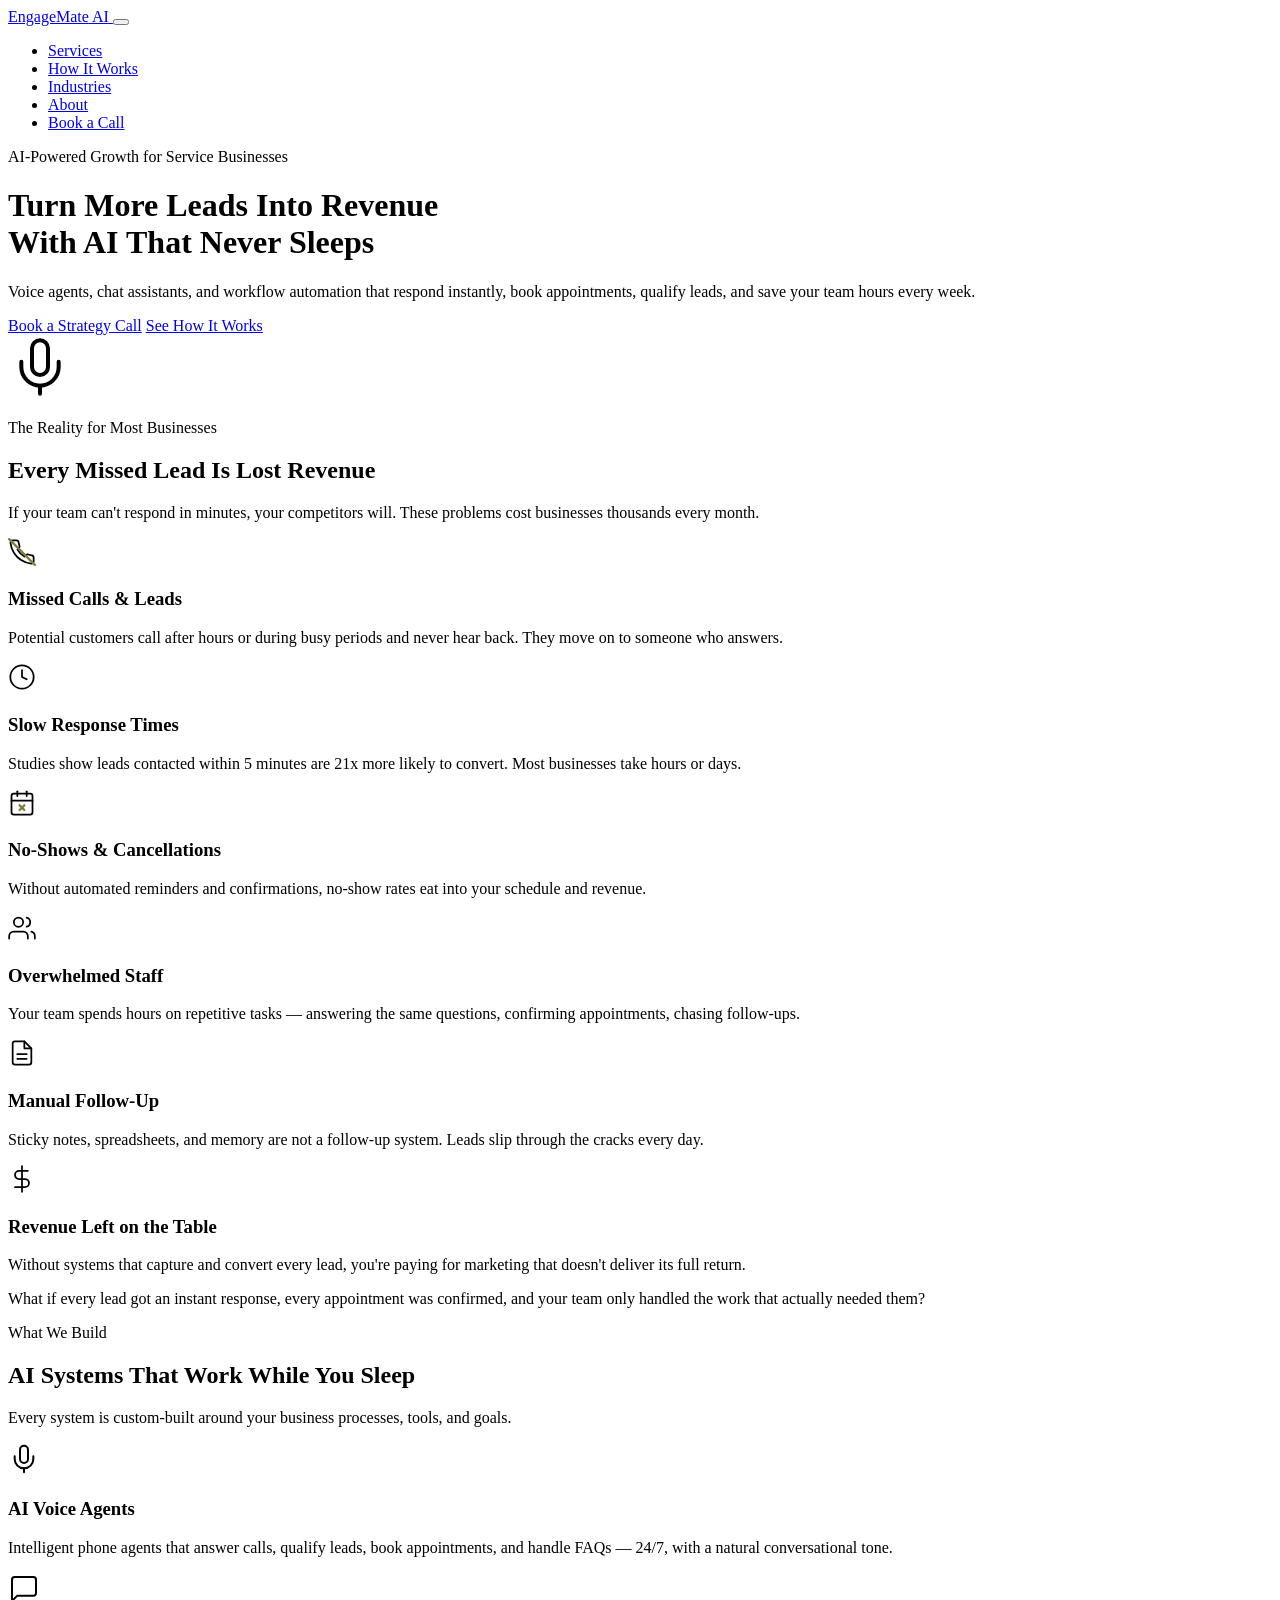
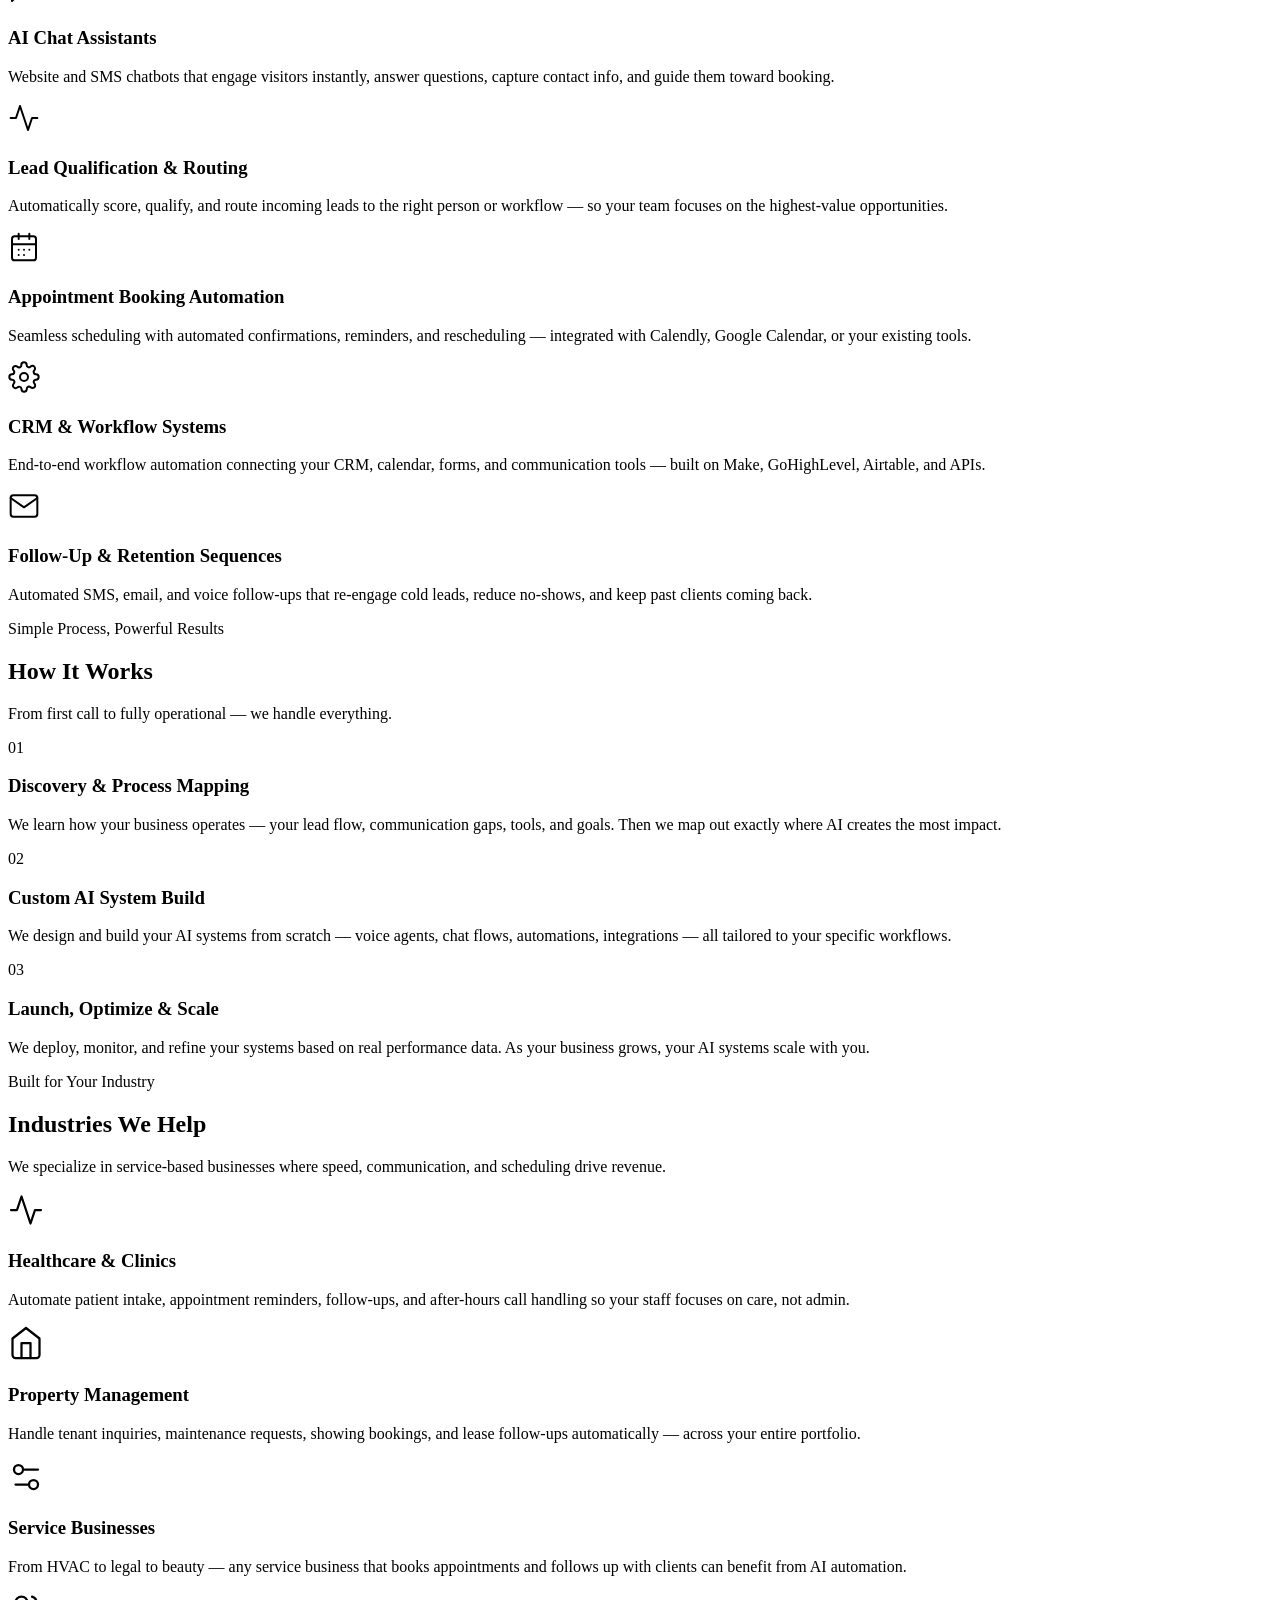
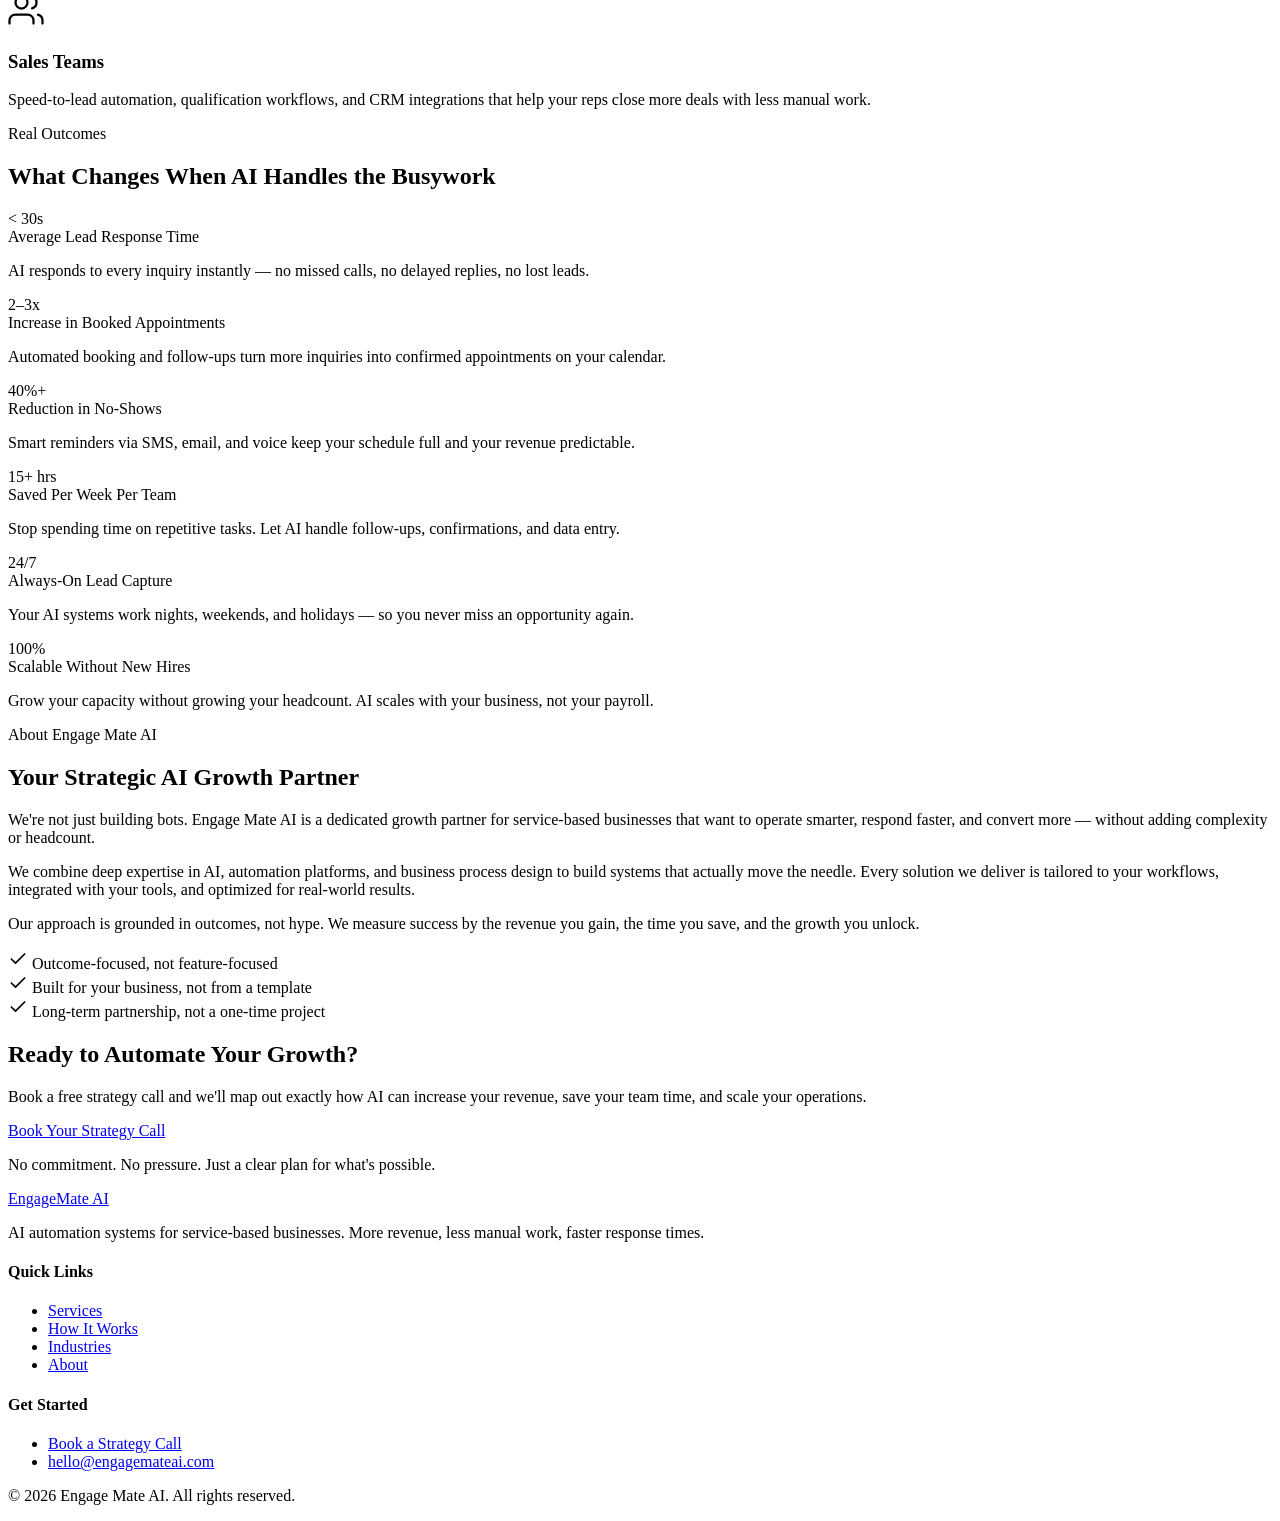
==== engagemateai-website/index.html @ cee6eeee "Update Calendly booking link to discovery-call URL Co-Authored-By: Claude Sonnet 4.6 <noreply@anthro" ====
<!DOCTYPE html>
<html lang="en">
<head>
  <meta charset="UTF-8">
  <meta name="viewport" content="width=device-width, initial-scale=1.0">
  <title>Engage Mate AI — AI Automation for Service Businesses</title>
  <meta name="description" content="Engage Mate AI helps service-based businesses automate lead conversion, customer communication, and backend workflows with AI voice agents, chat assistants, and smart automation.">
  <link rel="stylesheet" href="style.css">
  <link rel="preconnect" href="https://fonts.googleapis.com">
  <link rel="preconnect" href="https://fonts.gstatic.com" crossorigin>
  <link href="https://fonts.googleapis.com/css2?family=Inter:wght@400;500;600;700&family=Playfair+Display:wght@600;700&display=swap" rel="stylesheet">
</head>
<body>

  <!-- NAVIGATION -->
  <nav class="navbar" id="navbar">
    <div class="container nav-container">
      <a href="#" class="nav-logo">
        <span class="logo-engage">Engage</span><span class="logo-mate">Mate</span> <span class="logo-ai">AI</span>
      </a>
      <button class="nav-toggle" id="navToggle" aria-label="Toggle navigation">
        <span></span>
        <span></span>
        <span></span>
      </button>
      <ul class="nav-links" id="navLinks">
        <li><a href="#services">Services</a></li>
        <li><a href="#how-it-works">How It Works</a></li>
        <li><a href="#industries">Industries</a></li>
        <li><a href="#about">About</a></li>
        <li><a href="https://calendly.com/engagemateai/discovery-call" target="_blank" rel="noopener" class="nav-cta">Book a Call</a></li>
      </ul>
    </div>
  </nav>

  <!-- HERO SECTION -->
  <header class="hero" id="hero">
    <div class="container hero-container">
      <div class="hero-content fade-up">
        <p class="hero-tag">AI-Powered Growth for Service Businesses</p>
        <h1 class="hero-headline">
          Turn More Leads Into Revenue<br>
          <span class="headline-accent">With AI That Never Sleeps</span>
        </h1>
        <p class="hero-sub">
          Voice agents, chat assistants, and workflow automation that respond instantly, book appointments, qualify leads, and save your team hours every week.
        </p>
        <div class="hero-ctas">
          <a href="https://calendly.com/engagemateai/discovery-call" target="_blank" rel="noopener" class="btn btn-primary">Book a Strategy Call</a>
          <a href="#how-it-works" class="btn btn-secondary">See How It Works</a>
        </div>
      </div>
      <div class="hero-visual fade-up delay-1">
        <div class="hero-graphic">
          <div class="pulse-ring"></div>
          <div class="pulse-ring delay-ring"></div>
          <div class="hero-icon-center">
            <svg width="64" height="64" viewBox="0 0 24 24" fill="none" stroke="currentColor" stroke-width="1.5" stroke-linecap="round" stroke-linejoin="round">
              <path d="M12 2a3 3 0 0 0-3 3v7a3 3 0 0 0 6 0V5a3 3 0 0 0-3-3Z"/>
              <path d="M19 10v2a7 7 0 0 1-14 0v-2"/>
              <line x1="12" x2="12" y1="19" y2="22"/>
            </svg>
          </div>
          <div class="orbit-dot dot-1"></div>
          <div class="orbit-dot dot-2"></div>
          <div class="orbit-dot dot-3"></div>
        </div>
      </div>
    </div>
    <div class="hero-gradient-bottom"></div>
  </header>

  <!-- TRUST / PROBLEM SECTION -->
  <section class="problems" id="problems">
    <div class="container">
      <div class="section-header fade-up">
        <p class="section-tag">The Reality for Most Businesses</p>
        <h2 class="section-title">Every Missed Lead Is Lost Revenue</h2>
        <p class="section-sub">If your team can't respond in minutes, your competitors will. These problems cost businesses thousands every month.</p>
      </div>
      <div class="problems-grid">
        <div class="problem-card fade-up">
          <div class="problem-icon">
            <svg width="28" height="28" viewBox="0 0 24 24" fill="none" stroke="currentColor" stroke-width="1.5" stroke-linecap="round" stroke-linejoin="round">
              <path d="M22 16.92v3a2 2 0 0 1-2.18 2 19.79 19.79 0 0 1-8.63-3.07 19.5 19.5 0 0 1-6-6 19.79 19.79 0 0 1-3.07-8.67A2 2 0 0 1 4.11 2h3a2 2 0 0 1 2 1.72c.127.96.361 1.903.7 2.81a2 2 0 0 1-.45 2.11L8.09 9.91a16 16 0 0 0 6 6l1.27-1.27a2 2 0 0 1 2.11-.45c.907.339 1.85.573 2.81.7A2 2 0 0 1 22 16.92z"/>
              <line x1="1" y1="1" x2="23" y2="23" stroke="#807c44" stroke-width="2"/>
            </svg>
          </div>
          <h3>Missed Calls &amp; Leads</h3>
          <p>Potential customers call after hours or during busy periods and never hear back. They move on to someone who answers.</p>
        </div>
        <div class="problem-card fade-up delay-1">
          <div class="problem-icon">
            <svg width="28" height="28" viewBox="0 0 24 24" fill="none" stroke="currentColor" stroke-width="1.5" stroke-linecap="round" stroke-linejoin="round">
              <circle cx="12" cy="12" r="10"/>
              <polyline points="12 6 12 12 16 14"/>
            </svg>
          </div>
          <h3>Slow Response Times</h3>
          <p>Studies show leads contacted within 5 minutes are 21x more likely to convert. Most businesses take hours or days.</p>
        </div>
        <div class="problem-card fade-up delay-2">
          <div class="problem-icon">
            <svg width="28" height="28" viewBox="0 0 24 24" fill="none" stroke="currentColor" stroke-width="1.5" stroke-linecap="round" stroke-linejoin="round">
              <rect x="3" y="4" width="18" height="18" rx="2" ry="2"/>
              <line x1="16" y1="2" x2="16" y2="6"/>
              <line x1="8" y1="2" x2="8" y2="6"/>
              <line x1="3" y1="10" x2="21" y2="10"/>
              <line x1="10" y1="14" x2="14" y2="18" stroke="#807c44" stroke-width="2"/>
              <line x1="14" y1="14" x2="10" y2="18" stroke="#807c44" stroke-width="2"/>
            </svg>
          </div>
          <h3>No-Shows &amp; Cancellations</h3>
          <p>Without automated reminders and confirmations, no-show rates eat into your schedule and revenue.</p>
        </div>
        <div class="problem-card fade-up">
          <div class="problem-icon">
            <svg width="28" height="28" viewBox="0 0 24 24" fill="none" stroke="currentColor" stroke-width="1.5" stroke-linecap="round" stroke-linejoin="round">
              <path d="M17 21v-2a4 4 0 0 0-4-4H5a4 4 0 0 0-4 4v2"/>
              <circle cx="9" cy="7" r="4"/>
              <path d="M23 21v-2a4 4 0 0 0-3-3.87"/>
              <path d="M16 3.13a4 4 0 0 1 0 7.75"/>
            </svg>
          </div>
          <h3>Overwhelmed Staff</h3>
          <p>Your team spends hours on repetitive tasks — answering the same questions, confirming appointments, chasing follow-ups.</p>
        </div>
        <div class="problem-card fade-up delay-1">
          <div class="problem-icon">
            <svg width="28" height="28" viewBox="0 0 24 24" fill="none" stroke="currentColor" stroke-width="1.5" stroke-linecap="round" stroke-linejoin="round">
              <path d="M14 2H6a2 2 0 0 0-2 2v16a2 2 0 0 0 2 2h12a2 2 0 0 0 2-2V8z"/>
              <polyline points="14 2 14 8 20 8"/>
              <line x1="16" y1="13" x2="8" y2="13"/>
              <line x1="16" y1="17" x2="8" y2="17"/>
            </svg>
          </div>
          <h3>Manual Follow-Up</h3>
          <p>Sticky notes, spreadsheets, and memory are not a follow-up system. Leads slip through the cracks every day.</p>
        </div>
        <div class="problem-card fade-up delay-2">
          <div class="problem-icon">
            <svg width="28" height="28" viewBox="0 0 24 24" fill="none" stroke="currentColor" stroke-width="1.5" stroke-linecap="round" stroke-linejoin="round">
              <line x1="12" y1="1" x2="12" y2="23"/>
              <path d="M17 5H9.5a3.5 3.5 0 0 0 0 7h5a3.5 3.5 0 0 1 0 7H6"/>
            </svg>
          </div>
          <h3>Revenue Left on the Table</h3>
          <p>Without systems that capture and convert every lead, you're paying for marketing that doesn't deliver its full return.</p>
        </div>
      </div>
      <div class="problems-transition fade-up">
        <p>What if every lead got an instant response, every appointment was confirmed, and your team only handled the work that actually needed them?</p>
      </div>
    </div>
  </section>

  <!-- SERVICES SECTION -->
  <section class="services" id="services">
    <div class="container">
      <div class="section-header fade-up">
        <p class="section-tag">What We Build</p>
        <h2 class="section-title">AI Systems That Work While You Sleep</h2>
        <p class="section-sub">Every system is custom-built around your business processes, tools, and goals.</p>
      </div>
      <div class="services-grid">
        <div class="service-card fade-up">
          <div class="service-icon">
            <svg width="32" height="32" viewBox="0 0 24 24" fill="none" stroke="currentColor" stroke-width="1.5" stroke-linecap="round" stroke-linejoin="round">
              <path d="M12 2a3 3 0 0 0-3 3v7a3 3 0 0 0 6 0V5a3 3 0 0 0-3-3Z"/>
              <path d="M19 10v2a7 7 0 0 1-14 0v-2"/>
              <line x1="12" x2="12" y1="19" y2="22"/>
            </svg>
          </div>
          <h3>AI Voice Agents</h3>
          <p>Intelligent phone agents that answer calls, qualify leads, book appointments, and handle FAQs — 24/7, with a natural conversational tone.</p>
        </div>
        <div class="service-card fade-up delay-1">
          <div class="service-icon">
            <svg width="32" height="32" viewBox="0 0 24 24" fill="none" stroke="currentColor" stroke-width="1.5" stroke-linecap="round" stroke-linejoin="round">
              <path d="M21 15a2 2 0 0 1-2 2H7l-4 4V5a2 2 0 0 1 2-2h14a2 2 0 0 1 2 2z"/>
            </svg>
          </div>
          <h3>AI Chat Assistants</h3>
          <p>Website and SMS chatbots that engage visitors instantly, answer questions, capture contact info, and guide them toward booking.</p>
        </div>
        <div class="service-card fade-up delay-2">
          <div class="service-icon">
            <svg width="32" height="32" viewBox="0 0 24 24" fill="none" stroke="currentColor" stroke-width="1.5" stroke-linecap="round" stroke-linejoin="round">
              <polyline points="22 12 18 12 15 21 9 3 6 12 2 12"/>
            </svg>
          </div>
          <h3>Lead Qualification &amp; Routing</h3>
          <p>Automatically score, qualify, and route incoming leads to the right person or workflow — so your team focuses on the highest-value opportunities.</p>
        </div>
        <div class="service-card fade-up">
          <div class="service-icon">
            <svg width="32" height="32" viewBox="0 0 24 24" fill="none" stroke="currentColor" stroke-width="1.5" stroke-linecap="round" stroke-linejoin="round">
              <rect x="3" y="4" width="18" height="18" rx="2" ry="2"/>
              <line x1="16" y1="2" x2="16" y2="6"/>
              <line x1="8" y1="2" x2="8" y2="6"/>
              <line x1="3" y1="10" x2="21" y2="10"/>
              <path d="M8 14h.01M12 14h.01M16 14h.01M8 18h.01M12 18h.01"/>
            </svg>
          </div>
          <h3>Appointment Booking Automation</h3>
          <p>Seamless scheduling with automated confirmations, reminders, and rescheduling — integrated with Calendly, Google Calendar, or your existing tools.</p>
        </div>
        <div class="service-card fade-up delay-1">
          <div class="service-icon">
            <svg width="32" height="32" viewBox="0 0 24 24" fill="none" stroke="currentColor" stroke-width="1.5" stroke-linecap="round" stroke-linejoin="round">
              <circle cx="12" cy="12" r="3"/>
              <path d="M19.4 15a1.65 1.65 0 0 0 .33 1.82l.06.06a2 2 0 0 1 0 2.83 2 2 0 0 1-2.83 0l-.06-.06a1.65 1.65 0 0 0-1.82-.33 1.65 1.65 0 0 0-1 1.51V21a2 2 0 0 1-2 2 2 2 0 0 1-2-2v-.09A1.65 1.65 0 0 0 9 19.4a1.65 1.65 0 0 0-1.82.33l-.06.06a2 2 0 0 1-2.83 0 2 2 0 0 1 0-2.83l.06-.06A1.65 1.65 0 0 0 4.68 15a1.65 1.65 0 0 0-1.51-1H3a2 2 0 0 1-2-2 2 2 0 0 1 2-2h.09A1.65 1.65 0 0 0 4.6 9a1.65 1.65 0 0 0-.33-1.82l-.06-.06a2 2 0 0 1 0-2.83 2 2 0 0 1 2.83 0l.06.06A1.65 1.65 0 0 0 9 4.68a1.65 1.65 0 0 0 1-1.51V3a2 2 0 0 1 2-2 2 2 0 0 1 2 2v.09a1.65 1.65 0 0 0 1 1.51 1.65 1.65 0 0 0 1.82-.33l.06-.06a2 2 0 0 1 2.83 0 2 2 0 0 1 0 2.83l-.06.06A1.65 1.65 0 0 0 19.4 9a1.65 1.65 0 0 0 1.51 1H21a2 2 0 0 1 2 2 2 2 0 0 1-2 2h-.09a1.65 1.65 0 0 0-1.51 1z"/>
            </svg>
          </div>
          <h3>CRM &amp; Workflow Systems</h3>
          <p>End-to-end workflow automation connecting your CRM, calendar, forms, and communication tools — built on Make, GoHighLevel, Airtable, and APIs.</p>
        </div>
        <div class="service-card fade-up delay-2">
          <div class="service-icon">
            <svg width="32" height="32" viewBox="0 0 24 24" fill="none" stroke="currentColor" stroke-width="1.5" stroke-linecap="round" stroke-linejoin="round">
              <path d="M4 4h16c1.1 0 2 .9 2 2v12c0 1.1-.9 2-2 2H4c-1.1 0-2-.9-2-2V6c0-1.1.9-2 2-2z"/>
              <polyline points="22,6 12,13 2,6"/>
            </svg>
          </div>
          <h3>Follow-Up &amp; Retention Sequences</h3>
          <p>Automated SMS, email, and voice follow-ups that re-engage cold leads, reduce no-shows, and keep past clients coming back.</p>
        </div>
      </div>
    </div>
  </section>

  <!-- HOW IT WORKS -->
  <section class="how-it-works" id="how-it-works">
    <div class="container">
      <div class="section-header fade-up">
        <p class="section-tag">Simple Process, Powerful Results</p>
        <h2 class="section-title">How It Works</h2>
        <p class="section-sub">From first call to fully operational — we handle everything.</p>
      </div>
      <div class="steps">
        <div class="step fade-up">
          <div class="step-number">01</div>
          <div class="step-content">
            <h3>Discovery &amp; Process Mapping</h3>
            <p>We learn how your business operates — your lead flow, communication gaps, tools, and goals. Then we map out exactly where AI creates the most impact.</p>
          </div>
        </div>
        <div class="step fade-up delay-1">
          <div class="step-number">02</div>
          <div class="step-content">
            <h3>Custom AI System Build</h3>
            <p>We design and build your AI systems from scratch — voice agents, chat flows, automations, integrations — all tailored to your specific workflows.</p>
          </div>
        </div>
        <div class="step fade-up delay-2">
          <div class="step-number">03</div>
          <div class="step-content">
            <h3>Launch, Optimize &amp; Scale</h3>
            <p>We deploy, monitor, and refine your systems based on real performance data. As your business grows, your AI systems scale with you.</p>
          </div>
        </div>
      </div>
    </div>
  </section>

  <!-- INDUSTRIES -->
  <section class="industries" id="industries">
    <div class="container">
      <div class="section-header fade-up">
        <p class="section-tag">Built for Your Industry</p>
        <h2 class="section-title">Industries We Help</h2>
        <p class="section-sub">We specialize in service-based businesses where speed, communication, and scheduling drive revenue.</p>
      </div>
      <div class="industries-grid">
        <div class="industry-card fade-up">
          <div class="industry-icon">
            <svg width="36" height="36" viewBox="0 0 24 24" fill="none" stroke="currentColor" stroke-width="1.5" stroke-linecap="round" stroke-linejoin="round">
              <path d="M22 12h-4l-3 9L9 3l-3 9H2"/>
            </svg>
          </div>
          <h3>Healthcare &amp; Clinics</h3>
          <p>Automate patient intake, appointment reminders, follow-ups, and after-hours call handling so your staff focuses on care, not admin.</p>
        </div>
        <div class="industry-card fade-up delay-1">
          <div class="industry-icon">
            <svg width="36" height="36" viewBox="0 0 24 24" fill="none" stroke="currentColor" stroke-width="1.5" stroke-linecap="round" stroke-linejoin="round">
              <path d="M3 9l9-7 9 7v11a2 2 0 0 1-2 2H5a2 2 0 0 1-2-2z"/>
              <polyline points="9 22 9 12 15 12 15 22"/>
            </svg>
          </div>
          <h3>Property Management</h3>
          <p>Handle tenant inquiries, maintenance requests, showing bookings, and lease follow-ups automatically — across your entire portfolio.</p>
        </div>
        <div class="industry-card fade-up delay-2">
          <div class="industry-icon">
            <svg width="36" height="36" viewBox="0 0 24 24" fill="none" stroke="currentColor" stroke-width="1.5" stroke-linecap="round" stroke-linejoin="round">
              <path d="M20 7h-9"/>
              <path d="M14 17H5"/>
              <circle cx="17" cy="17" r="3"/>
              <circle cx="7" cy="7" r="3"/>
            </svg>
          </div>
          <h3>Service Businesses</h3>
          <p>From HVAC to legal to beauty — any service business that books appointments and follows up with clients can benefit from AI automation.</p>
        </div>
        <div class="industry-card fade-up delay-3">
          <div class="industry-icon">
            <svg width="36" height="36" viewBox="0 0 24 24" fill="none" stroke="currentColor" stroke-width="1.5" stroke-linecap="round" stroke-linejoin="round">
              <path d="M17 21v-2a4 4 0 0 0-4-4H5a4 4 0 0 0-4 4v2"/>
              <circle cx="9" cy="7" r="4"/>
              <path d="M23 21v-2a4 4 0 0 0-3-3.87"/>
              <path d="M16 3.13a4 4 0 0 1 0 7.75"/>
            </svg>
          </div>
          <h3>Sales Teams</h3>
          <p>Speed-to-lead automation, qualification workflows, and CRM integrations that help your reps close more deals with less manual work.</p>
        </div>
      </div>
    </div>
  </section>

  <!-- RESULTS / BENEFITS -->
  <section class="results" id="results">
    <div class="container">
      <div class="section-header fade-up">
        <p class="section-tag">Real Outcomes</p>
        <h2 class="section-title">What Changes When AI Handles the Busywork</h2>
      </div>
      <div class="results-grid">
        <div class="result-card fade-up">
          <div class="result-metric">&lt; 30s</div>
          <div class="result-label">Average Lead Response Time</div>
          <p>AI responds to every inquiry instantly — no missed calls, no delayed replies, no lost leads.</p>
        </div>
        <div class="result-card fade-up delay-1">
          <div class="result-metric">2&ndash;3x</div>
          <div class="result-label">Increase in Booked Appointments</div>
          <p>Automated booking and follow-ups turn more inquiries into confirmed appointments on your calendar.</p>
        </div>
        <div class="result-card fade-up delay-2">
          <div class="result-metric">40%+</div>
          <div class="result-label">Reduction in No-Shows</div>
          <p>Smart reminders via SMS, email, and voice keep your schedule full and your revenue predictable.</p>
        </div>
        <div class="result-card fade-up">
          <div class="result-metric">15+ hrs</div>
          <div class="result-label">Saved Per Week Per Team</div>
          <p>Stop spending time on repetitive tasks. Let AI handle follow-ups, confirmations, and data entry.</p>
        </div>
        <div class="result-card fade-up delay-1">
          <div class="result-metric">24/7</div>
          <div class="result-label">Always-On Lead Capture</div>
          <p>Your AI systems work nights, weekends, and holidays — so you never miss an opportunity again.</p>
        </div>
        <div class="result-card fade-up delay-2">
          <div class="result-metric">100%</div>
          <div class="result-label">Scalable Without New Hires</div>
          <p>Grow your capacity without growing your headcount. AI scales with your business, not your payroll.</p>
        </div>
      </div>
    </div>
  </section>

  <!-- ABOUT -->
  <section class="about" id="about">
    <div class="container">
      <div class="about-content fade-up">
        <div class="about-text">
          <p class="section-tag">About Engage Mate AI</p>
          <h2 class="section-title">Your Strategic AI Growth Partner</h2>
          <p>We're not just building bots. Engage Mate AI is a dedicated growth partner for service-based businesses that want to operate smarter, respond faster, and convert more — without adding complexity or headcount.</p>
          <p>We combine deep expertise in AI, automation platforms, and business process design to build systems that actually move the needle. Every solution we deliver is tailored to your workflows, integrated with your tools, and optimized for real-world results.</p>
          <p>Our approach is grounded in outcomes, not hype. We measure success by the revenue you gain, the time you save, and the growth you unlock.</p>
          <div class="about-values">
            <div class="about-value">
              <span class="value-icon">
                <svg width="20" height="20" viewBox="0 0 24 24" fill="none" stroke="currentColor" stroke-width="2" stroke-linecap="round" stroke-linejoin="round"><polyline points="20 6 9 17 4 12"/></svg>
              </span>
              <span>Outcome-focused, not feature-focused</span>
            </div>
            <div class="about-value">
              <span class="value-icon">
                <svg width="20" height="20" viewBox="0 0 24 24" fill="none" stroke="currentColor" stroke-width="2" stroke-linecap="round" stroke-linejoin="round"><polyline points="20 6 9 17 4 12"/></svg>
              </span>
              <span>Built for your business, not from a template</span>
            </div>
            <div class="about-value">
              <span class="value-icon">
                <svg width="20" height="20" viewBox="0 0 24 24" fill="none" stroke="currentColor" stroke-width="2" stroke-linecap="round" stroke-linejoin="round"><polyline points="20 6 9 17 4 12"/></svg>
              </span>
              <span>Long-term partnership, not a one-time project</span>
            </div>
          </div>
        </div>
      </div>
    </div>
  </section>

  <!-- FINAL CTA -->
  <section class="final-cta" id="contact">
    <div class="container">
      <div class="cta-content fade-up">
        <h2>Ready to Automate Your Growth?</h2>
        <p>Book a free strategy call and we'll map out exactly how AI can increase your revenue, save your team time, and scale your operations.</p>
        <a href="https://calendly.com/engagemateai/discovery-call" target="_blank" rel="noopener" class="btn btn-primary btn-large">Book Your Strategy Call</a>
        <p class="cta-note">No commitment. No pressure. Just a clear plan for what's possible.</p>
      </div>
    </div>
  </section>

  <!-- FOOTER -->
  <footer class="footer">
    <div class="container">
      <div class="footer-grid">
        <div class="footer-brand">
          <a href="#" class="nav-logo">
            <span class="logo-engage">Engage</span><span class="logo-mate">Mate</span> <span class="logo-ai">AI</span>
          </a>
          <p>AI automation systems for service-based businesses. More revenue, less manual work, faster response times.</p>
        </div>
        <div class="footer-links">
          <h4>Quick Links</h4>
          <ul>
            <li><a href="#services">Services</a></li>
            <li><a href="#how-it-works">How It Works</a></li>
            <li><a href="#industries">Industries</a></li>
            <li><a href="#about">About</a></li>
          </ul>
        </div>
        <div class="footer-contact">
          <h4>Get Started</h4>
          <ul>
            <li><a href="https://calendly.com/engagemateai/discovery-call" target="_blank" rel="noopener">Book a Strategy Call</a></li>
            <li><a href="mailto:hello@engagemateai.com">hello@engagemateai.com</a></li>
          </ul>
        </div>
      </div>
      <div class="footer-bottom">
        <p>&copy; 2026 Engage Mate AI. All rights reserved.</p>
      </div>
    </div>
  </footer>

  <script src="script.js"></script>
</body>
</html>
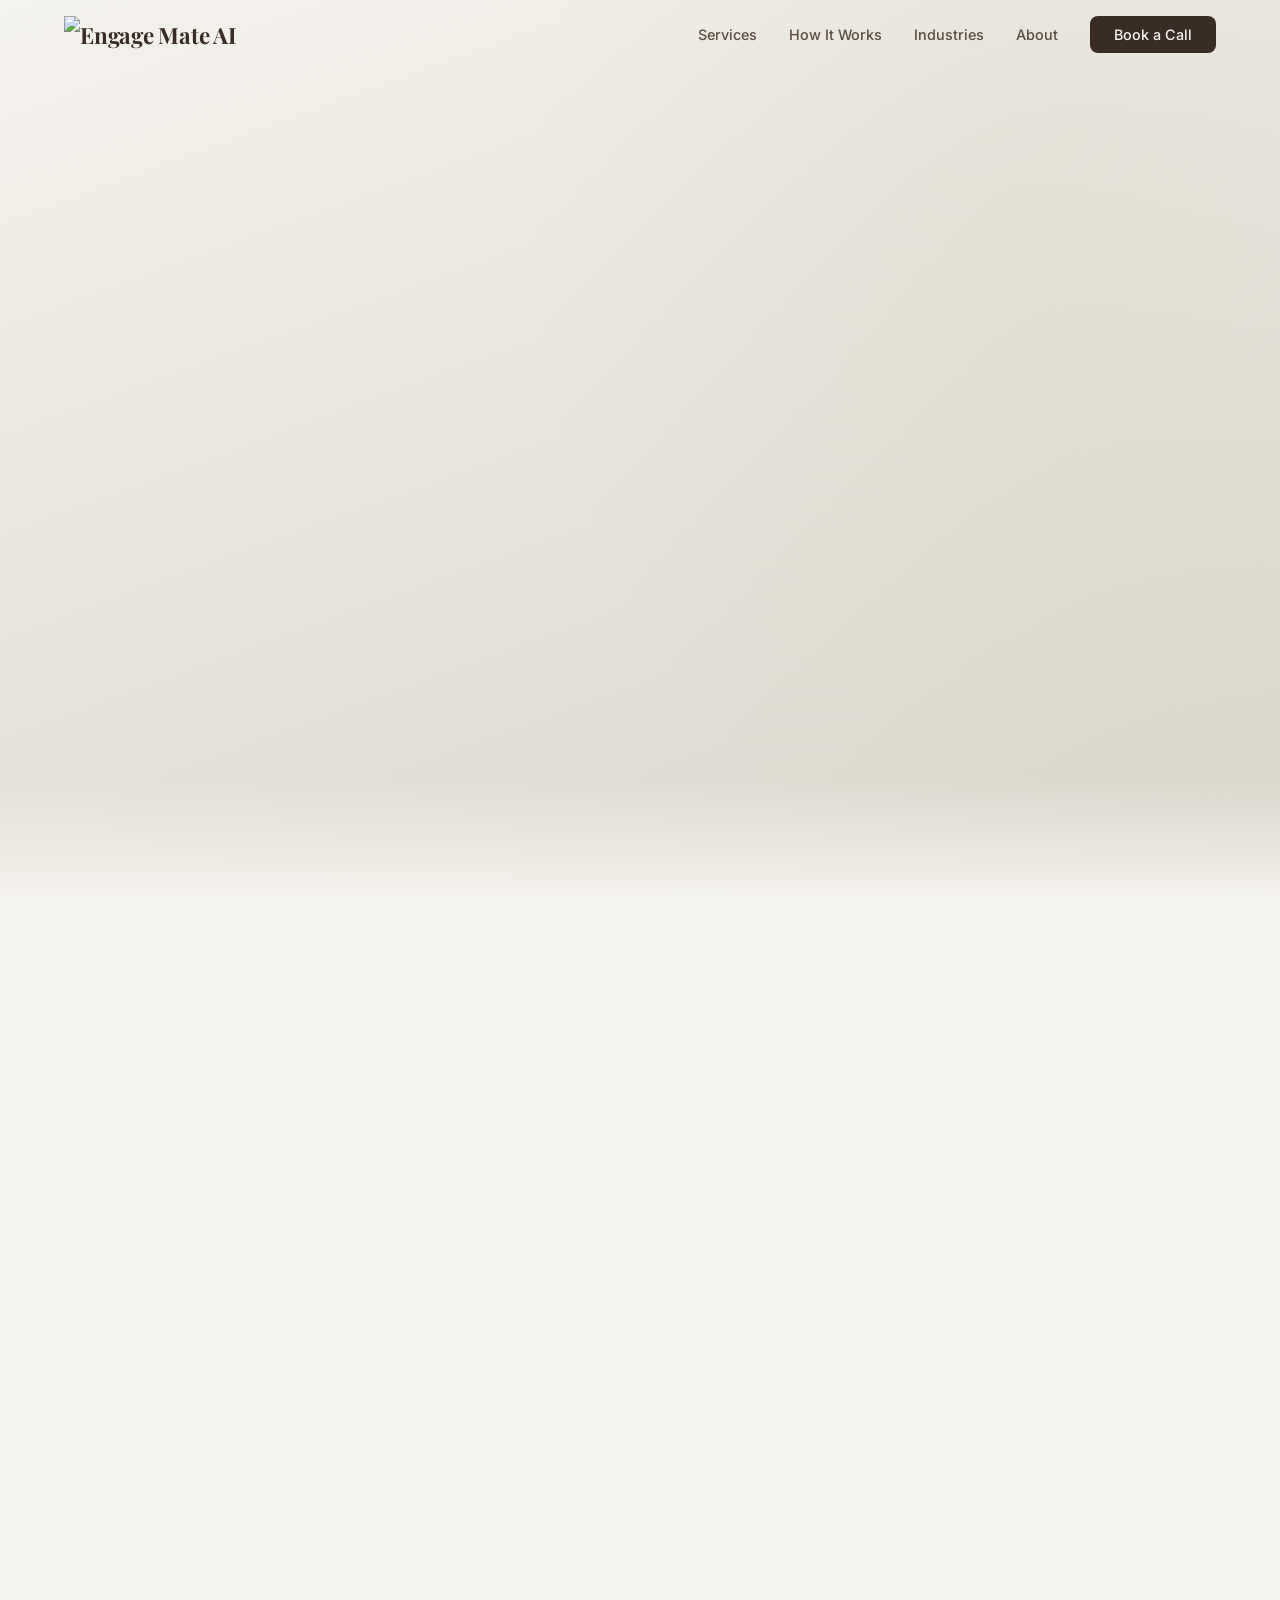
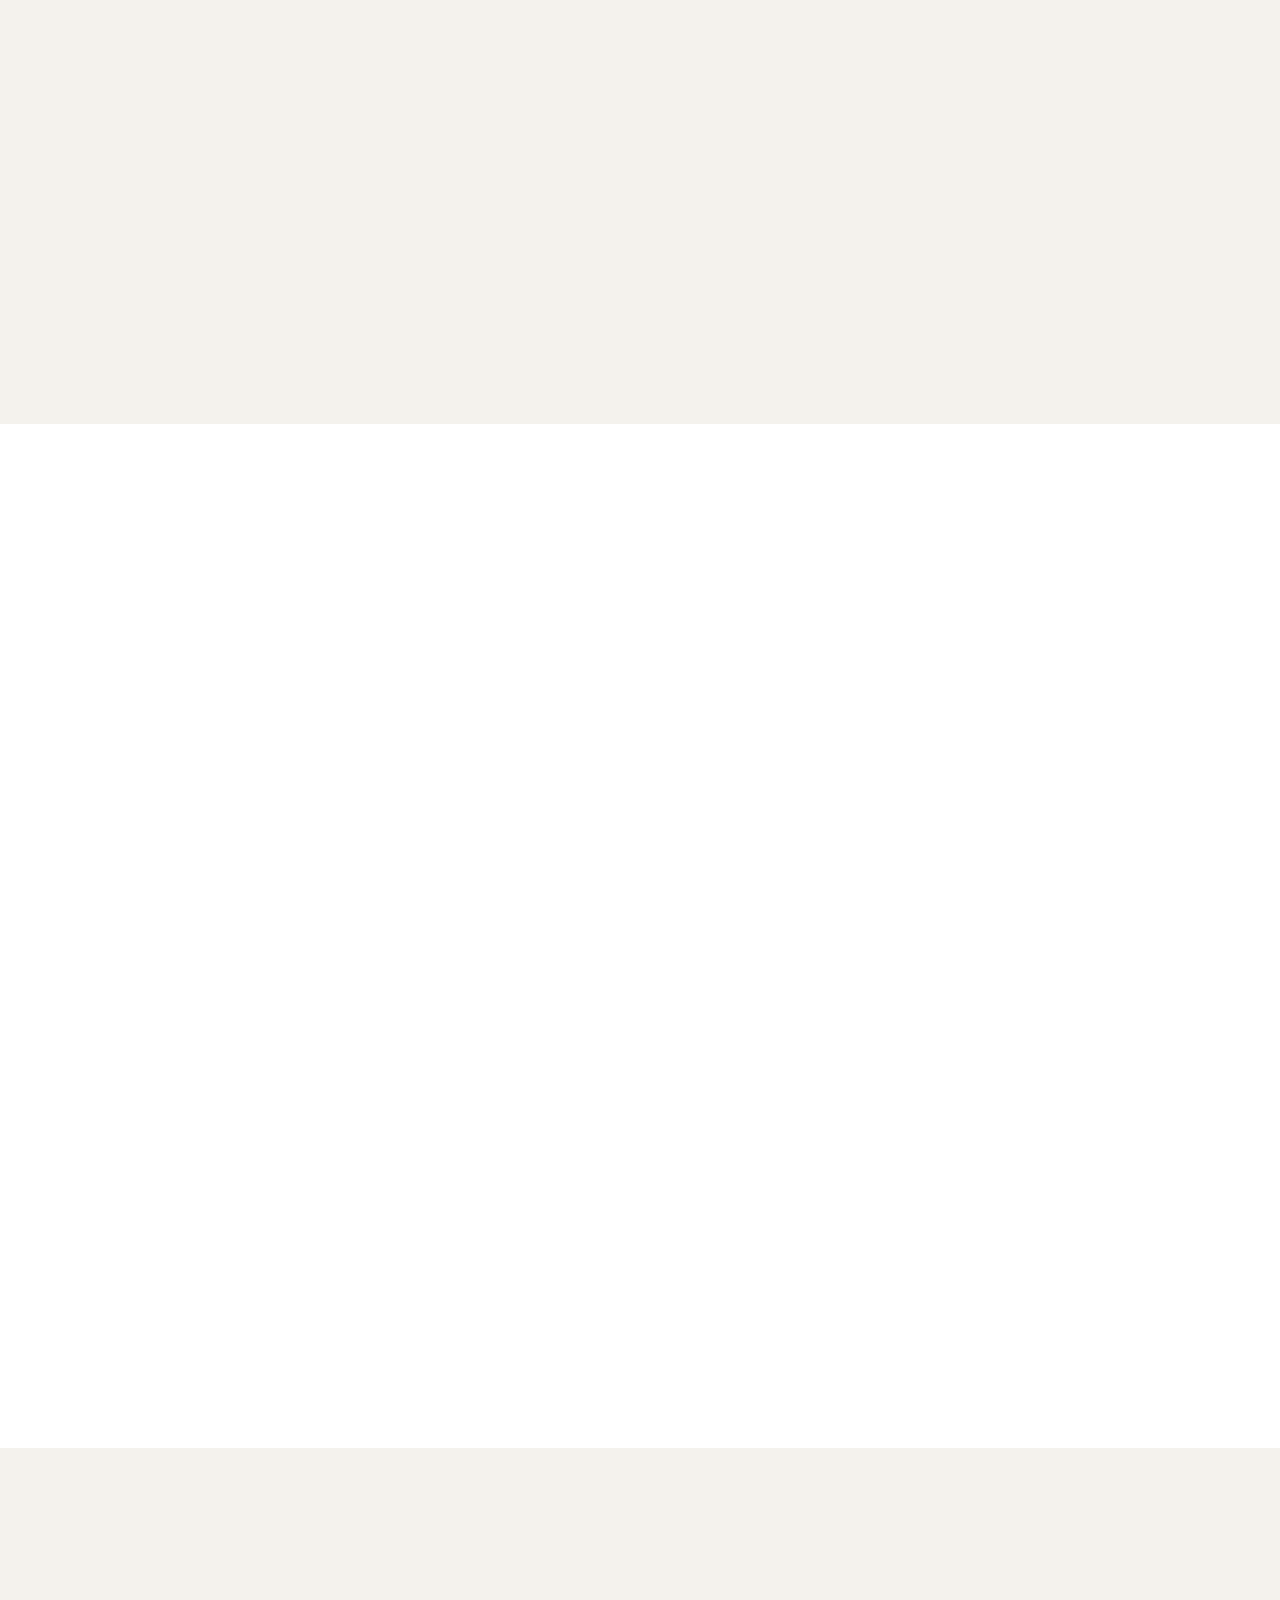
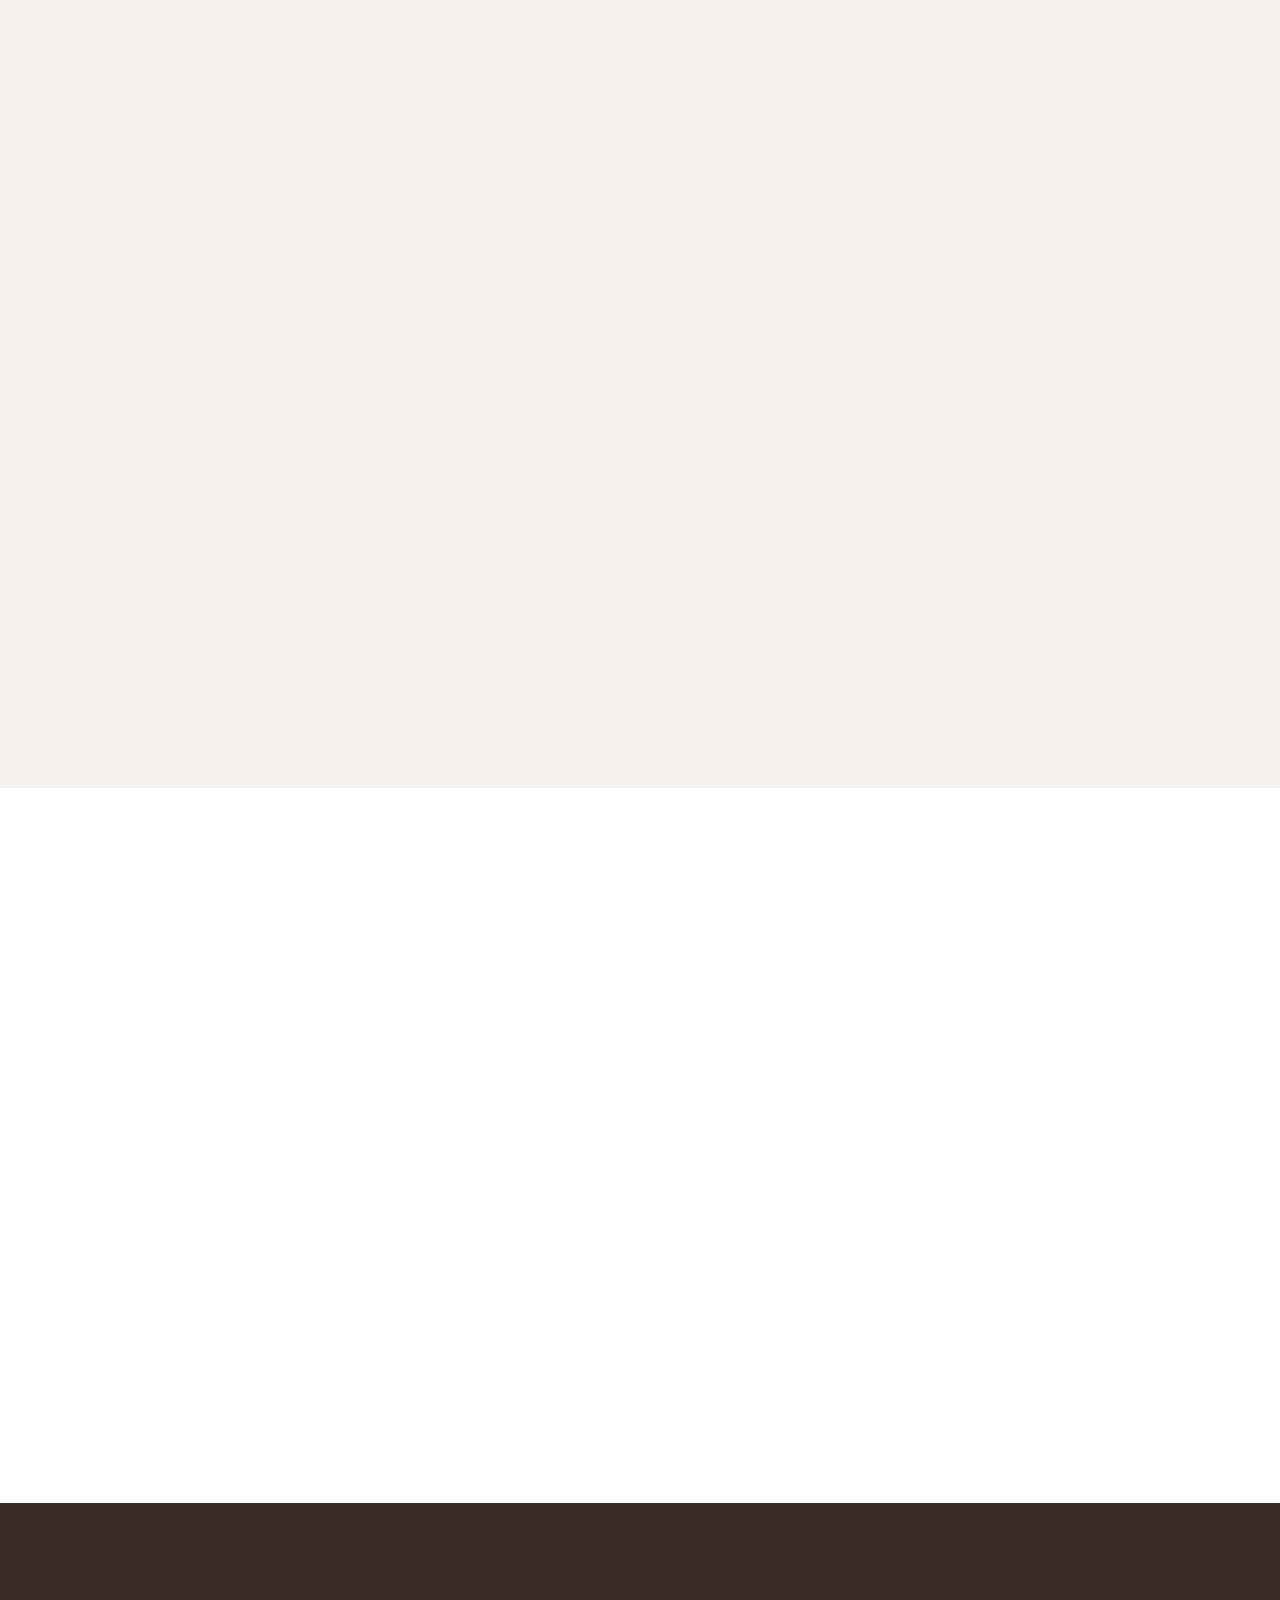
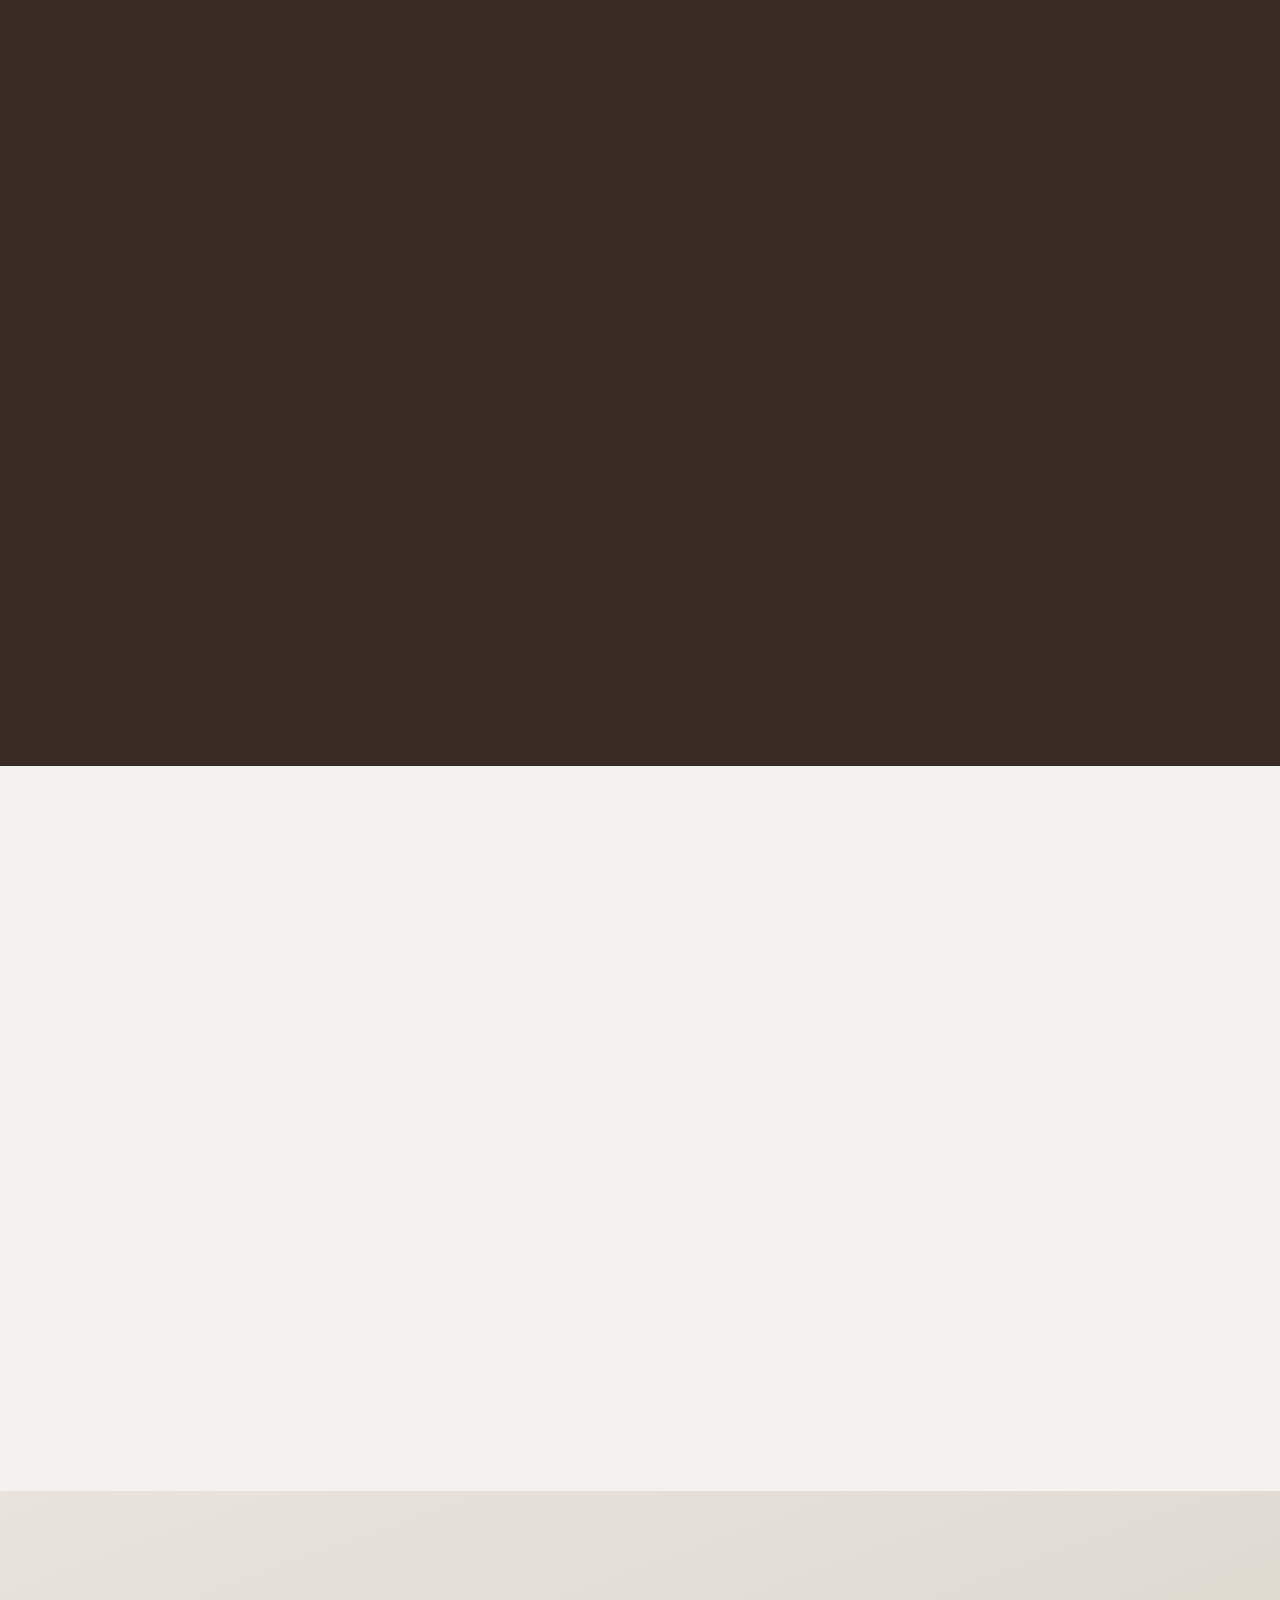
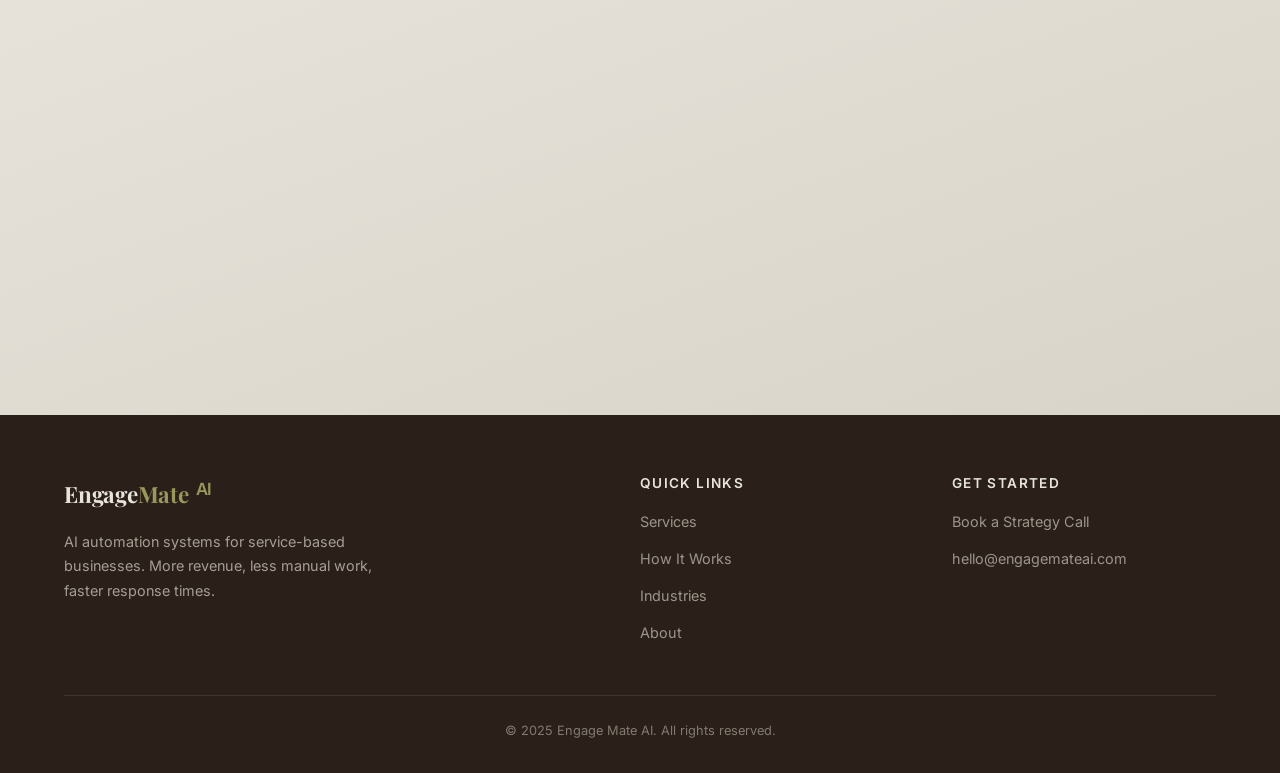
==== commit be18f53e: "Fix copyright year, add OG/apple-touch/canonical tags, use logo image in nav" ====
--- a/engagemateai-website/index.html
+++ b/engagemateai-website/index.html
@@ -5,10 +5,19 @@
   <meta name="viewport" content="width=device-width, initial-scale=1.0">
   <title>Engage Mate AI — AI Automation for Service Businesses</title>
   <meta name="description" content="Engage Mate AI helps service-based businesses automate lead conversion, customer communication, and backend workflows with AI voice agents, chat assistants, and smart automation.">
+  <link rel="icon" type="image/png" href="Engage Mate Logo.png">
   <link rel="stylesheet" href="style.css">
   <link rel="preconnect" href="https://fonts.googleapis.com">
   <link rel="preconnect" href="https://fonts.gstatic.com" crossorigin>
   <link href="https://fonts.googleapis.com/css2?family=Inter:wght@400;500;600;700&family=Playfair+Display:wght@600;700&display=swap" rel="stylesheet">
+  <link rel="canonical" href="https://engagemateai.com/">
+  <link rel="apple-touch-icon" href="Engage Mate Logo.png">
+  <meta property="og:type" content="website">
+  <meta property="og:url" content="https://engagemateai.com/">
+  <meta property="og:title" content="Engage Mate AI — AI Automation for Service Businesses">
+  <meta property="og:description" content="Voice agents, chat assistants, and workflow automation that respond instantly, book appointments, qualify leads, and save your team hours every week.">
+  <meta property="og:image" content="https://engagemateai.com/Engage Mate Logo.png">
+  <meta name="twitter:card" content="summary">
 </head>
 <body>
 
@@ -16,7 +25,7 @@
   <nav class="navbar" id="navbar">
     <div class="container nav-container">
       <a href="#" class="nav-logo">
-        <span class="logo-engage">Engage</span><span class="logo-mate">Mate</span> <span class="logo-ai">AI</span>
+        <img src="Engage Mate Logo.png" alt="Engage Mate AI">
       </a>
       <button class="nav-toggle" id="navToggle" aria-label="Toggle navigation">
         <span></span>
@@ -436,7 +445,7 @@
         </div>
       </div>
       <div class="footer-bottom">
-        <p>&copy; 2026 Engage Mate AI. All rights reserved.</p>
+        <p>&copy; 2025 Engage Mate AI. All rights reserved.</p>
       </div>
     </div>
   </footer>
--- a/engagemateai-website/style.css
+++ b/engagemateai-website/style.css
@@ -0,0 +1,1114 @@
+/* ============================================
+   ENGAGE MATE AI — Main Stylesheet
+   Brand: #382c24 (dark brown), #807c44 (olive), #e8e4dc (cream)
+   ============================================ */
+
+/* ---------- RESET & BASE ---------- */
+*, *::before, *::after {
+  margin: 0;
+  padding: 0;
+  box-sizing: border-box;
+}
+
+:root {
+  --brown: #382c24;
+  --brown-light: #4a3d33;
+  --brown-dark: #2a2019;
+  --olive: #807c44;
+  --olive-light: #9a965c;
+  --olive-dark: #656234;
+  --cream: #e8e4dc;
+  --cream-light: #f4f2ed;
+  --cream-dark: #d9d4c9;
+  --white: #ffffff;
+  --text: #382c24;
+  --text-light: #5a4d42;
+  --text-muted: #8a7d72;
+  --font-body: 'Inter', -apple-system, BlinkMacSystemFont, 'Segoe UI', sans-serif;
+  --font-heading: 'Playfair Display', Georgia, serif;
+  --shadow-sm: 0 1px 3px rgba(56, 44, 36, 0.06);
+  --shadow-md: 0 4px 16px rgba(56, 44, 36, 0.08);
+  --shadow-lg: 0 8px 32px rgba(56, 44, 36, 0.1);
+  --shadow-xl: 0 16px 48px rgba(56, 44, 36, 0.12);
+  --radius: 12px;
+  --radius-lg: 20px;
+  --transition: 0.3s cubic-bezier(0.4, 0, 0.2, 1);
+}
+
+html {
+  scroll-behavior: smooth;
+  font-size: 16px;
+}
+
+body {
+  font-family: var(--font-body);
+  color: var(--text);
+  background: var(--cream-light);
+  line-height: 1.7;
+  -webkit-font-smoothing: antialiased;
+  -moz-osx-font-smoothing: grayscale;
+  overflow-x: hidden;
+}
+
+img {
+  max-width: 100%;
+  display: block;
+}
+
+a {
+  color: inherit;
+  text-decoration: none;
+}
+
+ul {
+  list-style: none;
+}
+
+h1, h2, h3, h4 {
+  line-height: 1.2;
+}
+
+.container {
+  max-width: 1200px;
+  margin: 0 auto;
+  padding: 0 24px;
+}
+
+/* ---------- ANIMATIONS ---------- */
+.fade-up {
+  opacity: 0;
+  transform: translateY(30px);
+  transition: opacity 0.7s cubic-bezier(0.4, 0, 0.2, 1),
+              transform 0.7s cubic-bezier(0.4, 0, 0.2, 1);
+}
+
+.fade-up.visible {
+  opacity: 1;
+  transform: translateY(0);
+}
+
+.delay-1 { transition-delay: 0.15s; }
+.delay-2 { transition-delay: 0.3s; }
+.delay-3 { transition-delay: 0.45s; }
+
+/* ---------- NAVIGATION ---------- */
+.navbar {
+  position: fixed;
+  top: 0;
+  left: 0;
+  right: 0;
+  z-index: 1000;
+  padding: 16px 0;
+  transition: all var(--transition);
+  background: transparent;
+}
+
+.navbar.scrolled {
+  background: rgba(244, 242, 237, 0.92);
+  backdrop-filter: blur(20px);
+  -webkit-backdrop-filter: blur(20px);
+  padding: 12px 0;
+  box-shadow: var(--shadow-sm);
+}
+
+.nav-container {
+  display: flex;
+  align-items: center;
+  justify-content: space-between;
+}
+
+.nav-logo {
+  font-family: var(--font-heading);
+  font-size: 1.4rem;
+  font-weight: 700;
+  letter-spacing: -0.01em;
+  display: flex;
+  align-items: center;
+}
+
+.nav-logo img {
+  height: 38px;
+  width: auto;
+  display: block;
+}
+
+.logo-engage {
+  color: var(--brown);
+}
+
+.logo-mate {
+  color: var(--olive);
+}
+
+.logo-ai {
+  color: var(--olive);
+  font-family: var(--font-body);
+  font-weight: 600;
+  font-size: 0.75em;
+  vertical-align: super;
+  margin-left: 2px;
+}
+
+.nav-links {
+  display: flex;
+  align-items: center;
+  gap: 32px;
+}
+
+.nav-links a {
+  font-size: 0.9rem;
+  font-weight: 500;
+  color: var(--text-light);
+  transition: color var(--transition);
+  position: relative;
+}
+
+.nav-links a:not(.nav-cta)::after {
+  content: '';
+  position: absolute;
+  bottom: -4px;
+  left: 0;
+  width: 0;
+  height: 2px;
+  background: var(--olive);
+  transition: width var(--transition);
+}
+
+.nav-links a:not(.nav-cta):hover {
+  color: var(--brown);
+}
+
+.nav-links a:not(.nav-cta):hover::after {
+  width: 100%;
+}
+
+.nav-cta {
+  background: var(--brown);
+  color: var(--cream-light) !important;
+  padding: 10px 24px;
+  border-radius: 8px;
+  font-weight: 600;
+  transition: all var(--transition);
+}
+
+.nav-cta:hover {
+  background: var(--brown-light);
+  transform: translateY(-1px);
+  box-shadow: var(--shadow-md);
+}
+
+.nav-toggle {
+  display: none;
+  flex-direction: column;
+  gap: 5px;
+  background: none;
+  border: none;
+  cursor: pointer;
+  padding: 4px;
+}
+
+.nav-toggle span {
+  display: block;
+  width: 24px;
+  height: 2px;
+  background: var(--brown);
+  transition: all var(--transition);
+  border-radius: 2px;
+}
+
+.nav-toggle.active span:nth-child(1) {
+  transform: rotate(45deg) translate(5px, 5px);
+}
+
+.nav-toggle.active span:nth-child(2) {
+  opacity: 0;
+}
+
+.nav-toggle.active span:nth-child(3) {
+  transform: rotate(-45deg) translate(5px, -5px);
+}
+
+/* ---------- BUTTONS ---------- */
+.btn {
+  display: inline-flex;
+  align-items: center;
+  justify-content: center;
+  font-family: var(--font-body);
+  font-weight: 600;
+  font-size: 0.95rem;
+  padding: 14px 32px;
+  border-radius: 8px;
+  transition: all var(--transition);
+  cursor: pointer;
+  border: none;
+  white-space: nowrap;
+}
+
+.btn-primary {
+  background: var(--brown);
+  color: var(--cream-light);
+  box-shadow: 0 2px 8px rgba(56, 44, 36, 0.2);
+}
+
+.btn-primary:hover {
+  background: var(--brown-light);
+  transform: translateY(-2px);
+  box-shadow: 0 6px 20px rgba(56, 44, 36, 0.25);
+}
+
+.btn-secondary {
+  background: transparent;
+  color: var(--brown);
+  border: 1.5px solid var(--brown);
+}
+
+.btn-secondary:hover {
+  background: var(--brown);
+  color: var(--cream-light);
+  transform: translateY(-2px);
+}
+
+.btn-large {
+  padding: 18px 40px;
+  font-size: 1.05rem;
+  border-radius: 10px;
+}
+
+/* ---------- SECTION HEADERS ---------- */
+.section-header {
+  text-align: center;
+  max-width: 680px;
+  margin: 0 auto 56px;
+}
+
+.section-tag {
+  font-size: 0.8rem;
+  font-weight: 600;
+  text-transform: uppercase;
+  letter-spacing: 0.12em;
+  color: var(--olive);
+  margin-bottom: 12px;
+}
+
+.section-title {
+  font-family: var(--font-heading);
+  font-size: clamp(1.8rem, 3.5vw, 2.6rem);
+  font-weight: 700;
+  color: var(--brown);
+  margin-bottom: 16px;
+}
+
+.section-sub {
+  font-size: 1.05rem;
+  color: var(--text-muted);
+  line-height: 1.7;
+}
+
+/* ---------- HERO ---------- */
+.hero {
+  position: relative;
+  min-height: 100vh;
+  display: flex;
+  align-items: center;
+  background: linear-gradient(160deg, var(--cream-light) 0%, var(--cream) 50%, var(--cream-dark) 100%);
+  padding-top: 80px;
+  overflow: hidden;
+}
+
+.hero::before {
+  content: '';
+  position: absolute;
+  top: -50%;
+  right: -20%;
+  width: 80%;
+  height: 150%;
+  background: radial-gradient(ellipse, rgba(128, 124, 68, 0.06) 0%, transparent 70%);
+  pointer-events: none;
+}
+
+.hero-container {
+  display: grid;
+  grid-template-columns: 1fr 1fr;
+  gap: 60px;
+  align-items: center;
+}
+
+.hero-tag {
+  font-size: 0.8rem;
+  font-weight: 600;
+  text-transform: uppercase;
+  letter-spacing: 0.12em;
+  color: var(--olive);
+  margin-bottom: 20px;
+}
+
+.hero-headline {
+  font-family: var(--font-heading);
+  font-size: clamp(2.2rem, 4.5vw, 3.4rem);
+  font-weight: 700;
+  color: var(--brown);
+  margin-bottom: 24px;
+  line-height: 1.15;
+}
+
+.headline-accent {
+  color: var(--olive);
+}
+
+.hero-sub {
+  font-size: 1.1rem;
+  color: var(--text-light);
+  line-height: 1.8;
+  margin-bottom: 36px;
+  max-width: 520px;
+}
+
+.hero-ctas {
+  display: flex;
+  gap: 16px;
+  flex-wrap: wrap;
+}
+
+.hero-gradient-bottom {
+  position: absolute;
+  bottom: 0;
+  left: 0;
+  right: 0;
+  height: 120px;
+  background: linear-gradient(to bottom, transparent, var(--cream-light));
+  pointer-events: none;
+}
+
+/* Hero Visual / Graphic */
+.hero-visual {
+  display: flex;
+  align-items: center;
+  justify-content: center;
+}
+
+.hero-graphic {
+  position: relative;
+  width: 340px;
+  height: 340px;
+  display: flex;
+  align-items: center;
+  justify-content: center;
+}
+
+.hero-icon-center {
+  width: 100px;
+  height: 100px;
+  background: var(--brown);
+  color: var(--cream);
+  border-radius: 24px;
+  display: flex;
+  align-items: center;
+  justify-content: center;
+  z-index: 2;
+  box-shadow: var(--shadow-lg);
+}
+
+.pulse-ring {
+  position: absolute;
+  width: 200px;
+  height: 200px;
+  border: 1.5px solid rgba(128, 124, 68, 0.2);
+  border-radius: 50%;
+  animation: pulse 3s ease-in-out infinite;
+}
+
+.pulse-ring.delay-ring {
+  width: 300px;
+  height: 300px;
+  animation-delay: 1s;
+}
+
+@keyframes pulse {
+  0%, 100% { opacity: 0.3; transform: scale(0.95); }
+  50% { opacity: 0.8; transform: scale(1.05); }
+}
+
+.orbit-dot {
+  position: absolute;
+  width: 12px;
+  height: 12px;
+  background: var(--olive);
+  border-radius: 50%;
+  animation: orbit 8s linear infinite;
+}
+
+.orbit-dot.dot-1 {
+  animation-delay: 0s;
+  --orbit-radius: 130px;
+}
+
+.orbit-dot.dot-2 {
+  animation-delay: -2.67s;
+  --orbit-radius: 130px;
+  background: var(--brown);
+}
+
+.orbit-dot.dot-3 {
+  animation-delay: -5.33s;
+  --orbit-radius: 130px;
+  background: var(--olive-light);
+}
+
+@keyframes orbit {
+  0% { transform: rotate(0deg) translateX(var(--orbit-radius)) rotate(0deg); }
+  100% { transform: rotate(360deg) translateX(var(--orbit-radius)) rotate(-360deg); }
+}
+
+/* ---------- PROBLEMS ---------- */
+.problems {
+  padding: 100px 0;
+  background: var(--cream-light);
+}
+
+.problems-grid {
+  display: grid;
+  grid-template-columns: repeat(3, 1fr);
+  gap: 24px;
+  margin-bottom: 48px;
+}
+
+.problem-card {
+  background: var(--white);
+  border-radius: var(--radius);
+  padding: 32px 28px;
+  border: 1px solid rgba(56, 44, 36, 0.06);
+  transition: all var(--transition);
+}
+
+.problem-card:hover {
+  transform: translateY(-4px);
+  box-shadow: var(--shadow-lg);
+  border-color: rgba(128, 124, 68, 0.15);
+}
+
+.problem-icon {
+  width: 52px;
+  height: 52px;
+  background: var(--cream);
+  border-radius: 12px;
+  display: flex;
+  align-items: center;
+  justify-content: center;
+  margin-bottom: 20px;
+  color: var(--brown);
+}
+
+.problem-card h3 {
+  font-family: var(--font-body);
+  font-size: 1.05rem;
+  font-weight: 600;
+  color: var(--brown);
+  margin-bottom: 10px;
+}
+
+.problem-card p {
+  font-size: 0.9rem;
+  color: var(--text-muted);
+  line-height: 1.65;
+}
+
+.problems-transition {
+  text-align: center;
+  max-width: 640px;
+  margin: 0 auto;
+  padding: 36px 40px;
+  background: var(--brown);
+  color: var(--cream);
+  border-radius: var(--radius-lg);
+  font-size: 1.05rem;
+  line-height: 1.75;
+  box-shadow: var(--shadow-xl);
+}
+
+/* ---------- SERVICES ---------- */
+.services {
+  padding: 100px 0;
+  background: var(--white);
+}
+
+.services-grid {
+  display: grid;
+  grid-template-columns: repeat(3, 1fr);
+  gap: 24px;
+}
+
+.service-card {
+  background: var(--cream-light);
+  border-radius: var(--radius);
+  padding: 36px 28px;
+  border: 1px solid transparent;
+  transition: all var(--transition);
+}
+
+.service-card:hover {
+  background: var(--white);
+  border-color: rgba(128, 124, 68, 0.2);
+  transform: translateY(-4px);
+  box-shadow: var(--shadow-lg);
+}
+
+.service-icon {
+  width: 56px;
+  height: 56px;
+  background: var(--brown);
+  color: var(--cream);
+  border-radius: 14px;
+  display: flex;
+  align-items: center;
+  justify-content: center;
+  margin-bottom: 22px;
+  transition: all var(--transition);
+}
+
+.service-card:hover .service-icon {
+  background: var(--olive);
+  transform: scale(1.05);
+}
+
+.service-card h3 {
+  font-family: var(--font-body);
+  font-size: 1.1rem;
+  font-weight: 600;
+  color: var(--brown);
+  margin-bottom: 12px;
+}
+
+.service-card p {
+  font-size: 0.9rem;
+  color: var(--text-muted);
+  line-height: 1.7;
+}
+
+/* ---------- HOW IT WORKS ---------- */
+.how-it-works {
+  padding: 100px 0;
+  background: var(--cream-light);
+}
+
+.steps {
+  max-width: 720px;
+  margin: 0 auto;
+  display: flex;
+  flex-direction: column;
+  gap: 32px;
+}
+
+.step {
+  display: flex;
+  gap: 32px;
+  align-items: flex-start;
+  background: var(--white);
+  border-radius: var(--radius-lg);
+  padding: 40px 36px;
+  border: 1px solid rgba(56, 44, 36, 0.06);
+  transition: all var(--transition);
+}
+
+.step:hover {
+  box-shadow: var(--shadow-lg);
+  transform: translateX(8px);
+}
+
+.step-number {
+  font-family: var(--font-heading);
+  font-size: 2.4rem;
+  font-weight: 700;
+  color: var(--olive);
+  opacity: 0.4;
+  flex-shrink: 0;
+  line-height: 1;
+  min-width: 50px;
+}
+
+.step:hover .step-number {
+  opacity: 1;
+}
+
+.step-content h3 {
+  font-family: var(--font-body);
+  font-size: 1.15rem;
+  font-weight: 600;
+  color: var(--brown);
+  margin-bottom: 8px;
+}
+
+.step-content p {
+  font-size: 0.95rem;
+  color: var(--text-muted);
+  line-height: 1.7;
+}
+
+/* ---------- INDUSTRIES ---------- */
+.industries {
+  padding: 100px 0;
+  background: var(--white);
+}
+
+.industries-grid {
+  display: grid;
+  grid-template-columns: repeat(4, 1fr);
+  gap: 24px;
+}
+
+.industry-card {
+  background: var(--cream-light);
+  border-radius: var(--radius);
+  padding: 36px 24px;
+  text-align: center;
+  border: 1px solid transparent;
+  transition: all var(--transition);
+}
+
+.industry-card:hover {
+  background: var(--white);
+  border-color: rgba(128, 124, 68, 0.2);
+  transform: translateY(-4px);
+  box-shadow: var(--shadow-lg);
+}
+
+.industry-icon {
+  width: 64px;
+  height: 64px;
+  background: var(--brown);
+  color: var(--cream);
+  border-radius: 16px;
+  display: flex;
+  align-items: center;
+  justify-content: center;
+  margin: 0 auto 20px;
+  transition: all var(--transition);
+}
+
+.industry-card:hover .industry-icon {
+  background: var(--olive);
+  transform: scale(1.05);
+}
+
+.industry-card h3 {
+  font-family: var(--font-body);
+  font-size: 1.05rem;
+  font-weight: 600;
+  color: var(--brown);
+  margin-bottom: 12px;
+}
+
+.industry-card p {
+  font-size: 0.85rem;
+  color: var(--text-muted);
+  line-height: 1.65;
+}
+
+/* ---------- RESULTS ---------- */
+.results {
+  padding: 100px 0;
+  background: var(--brown);
+  color: var(--cream);
+}
+
+.results .section-tag {
+  color: var(--olive-light);
+}
+
+.results .section-title {
+  color: var(--cream);
+}
+
+.results-grid {
+  display: grid;
+  grid-template-columns: repeat(3, 1fr);
+  gap: 24px;
+}
+
+.result-card {
+  background: rgba(255, 255, 255, 0.05);
+  border: 1px solid rgba(232, 228, 220, 0.1);
+  border-radius: var(--radius);
+  padding: 36px 28px;
+  transition: all var(--transition);
+}
+
+.result-card:hover {
+  background: rgba(255, 255, 255, 0.08);
+  border-color: rgba(128, 124, 68, 0.3);
+  transform: translateY(-4px);
+}
+
+.result-metric {
+  font-family: var(--font-heading);
+  font-size: 2.4rem;
+  font-weight: 700;
+  color: var(--olive-light);
+  margin-bottom: 4px;
+  line-height: 1.1;
+}
+
+.result-label {
+  font-size: 0.85rem;
+  font-weight: 600;
+  text-transform: uppercase;
+  letter-spacing: 0.08em;
+  color: var(--cream);
+  margin-bottom: 12px;
+  opacity: 0.8;
+}
+
+.result-card p {
+  font-size: 0.88rem;
+  color: var(--cream-dark);
+  line-height: 1.65;
+  opacity: 0.7;
+}
+
+/* ---------- ABOUT ---------- */
+.about {
+  padding: 100px 0;
+  background: var(--cream-light);
+}
+
+.about-content {
+  max-width: 720px;
+  margin: 0 auto;
+}
+
+.about-text .section-tag {
+  text-align: left;
+}
+
+.about-text .section-title {
+  text-align: left;
+  margin-bottom: 24px;
+}
+
+.about-text p {
+  font-size: 1rem;
+  color: var(--text-light);
+  line-height: 1.8;
+  margin-bottom: 16px;
+}
+
+.about-values {
+  margin-top: 32px;
+  display: flex;
+  flex-direction: column;
+  gap: 14px;
+}
+
+.about-value {
+  display: flex;
+  align-items: center;
+  gap: 12px;
+  font-size: 0.95rem;
+  font-weight: 500;
+  color: var(--brown);
+}
+
+.value-icon {
+  width: 28px;
+  height: 28px;
+  background: var(--olive);
+  color: var(--white);
+  border-radius: 50%;
+  display: flex;
+  align-items: center;
+  justify-content: center;
+  flex-shrink: 0;
+}
+
+.value-icon svg {
+  width: 14px;
+  height: 14px;
+}
+
+/* ---------- FINAL CTA ---------- */
+.final-cta {
+  padding: 100px 0;
+  background: linear-gradient(160deg, var(--cream) 0%, var(--cream-dark) 100%);
+  text-align: center;
+}
+
+.cta-content {
+  max-width: 600px;
+  margin: 0 auto;
+}
+
+.cta-content h2 {
+  font-family: var(--font-heading);
+  font-size: clamp(2rem, 4vw, 2.8rem);
+  font-weight: 700;
+  color: var(--brown);
+  margin-bottom: 20px;
+}
+
+.cta-content > p:first-of-type {
+  font-size: 1.05rem;
+  color: var(--text-light);
+  margin-bottom: 36px;
+  line-height: 1.7;
+}
+
+.cta-note {
+  margin-top: 16px;
+  font-size: 0.85rem;
+  color: var(--text-muted);
+}
+
+/* ---------- FOOTER ---------- */
+.footer {
+  background: var(--brown-dark);
+  color: var(--cream-dark);
+  padding: 60px 0 32px;
+}
+
+.footer-grid {
+  display: grid;
+  grid-template-columns: 2fr 1fr 1fr;
+  gap: 48px;
+  margin-bottom: 48px;
+}
+
+.footer-brand .nav-logo {
+  display: inline-block;
+  margin-bottom: 16px;
+}
+
+.footer-brand .logo-engage {
+  color: var(--cream);
+}
+
+.footer-brand .logo-mate {
+  color: var(--olive-light);
+}
+
+.footer-brand .logo-ai {
+  color: var(--olive-light);
+}
+
+.footer-brand p {
+  font-size: 0.9rem;
+  line-height: 1.7;
+  opacity: 0.7;
+  max-width: 320px;
+}
+
+.footer-links h4,
+.footer-contact h4 {
+  font-family: var(--font-body);
+  font-size: 0.85rem;
+  font-weight: 600;
+  text-transform: uppercase;
+  letter-spacing: 0.1em;
+  color: var(--cream);
+  margin-bottom: 16px;
+}
+
+.footer-links ul,
+.footer-contact ul {
+  display: flex;
+  flex-direction: column;
+  gap: 10px;
+}
+
+.footer-links a,
+.footer-contact a {
+  font-size: 0.9rem;
+  opacity: 0.65;
+  transition: all var(--transition);
+}
+
+.footer-links a:hover,
+.footer-contact a:hover {
+  opacity: 1;
+  color: var(--olive-light);
+}
+
+.footer-bottom {
+  border-top: 1px solid rgba(232, 228, 220, 0.1);
+  padding-top: 24px;
+  text-align: center;
+}
+
+.footer-bottom p {
+  font-size: 0.8rem;
+  opacity: 0.5;
+}
+
+/* ============================================
+   RESPONSIVE
+   ============================================ */
+
+@media (max-width: 1024px) {
+  .hero-container {
+    grid-template-columns: 1fr;
+    text-align: center;
+    gap: 40px;
+  }
+
+  .hero-sub {
+    max-width: 100%;
+  }
+
+  .hero-ctas {
+    justify-content: center;
+  }
+
+  .hero-graphic {
+    width: 280px;
+    height: 280px;
+  }
+
+  .problems-grid {
+    grid-template-columns: repeat(2, 1fr);
+  }
+
+  .services-grid {
+    grid-template-columns: repeat(2, 1fr);
+  }
+
+  .industries-grid {
+    grid-template-columns: repeat(2, 1fr);
+  }
+
+  .results-grid {
+    grid-template-columns: repeat(2, 1fr);
+  }
+
+  .footer-grid {
+    grid-template-columns: 1fr 1fr;
+    gap: 32px;
+  }
+
+  .footer-brand {
+    grid-column: span 2;
+  }
+}
+
+@media (max-width: 768px) {
+  .nav-toggle {
+    display: flex;
+  }
+
+  .nav-links {
+    position: fixed;
+    top: 0;
+    right: -100%;
+    width: 280px;
+    height: 100vh;
+    background: var(--cream-light);
+    flex-direction: column;
+    padding: 80px 32px 32px;
+    gap: 24px;
+    box-shadow: var(--shadow-xl);
+    transition: right var(--transition);
+  }
+
+  .nav-links.active {
+    right: 0;
+  }
+
+  .nav-links a {
+    font-size: 1rem;
+  }
+
+  .nav-cta {
+    text-align: center;
+    width: 100%;
+  }
+
+  .hero {
+    min-height: auto;
+    padding: 120px 0 80px;
+  }
+
+  .hero-headline {
+    font-size: clamp(1.8rem, 6vw, 2.4rem);
+  }
+
+  .hero-visual {
+    display: none;
+  }
+
+  .problems-grid {
+    grid-template-columns: 1fr;
+  }
+
+  .services-grid {
+    grid-template-columns: 1fr;
+  }
+
+  .industries-grid {
+    grid-template-columns: 1fr;
+  }
+
+  .results-grid {
+    grid-template-columns: 1fr;
+  }
+
+  .step {
+    flex-direction: column;
+    gap: 16px;
+    padding: 28px 24px;
+  }
+
+  .step:hover {
+    transform: translateY(-4px);
+  }
+
+  .footer-grid {
+    grid-template-columns: 1fr;
+    gap: 32px;
+  }
+
+  .footer-brand {
+    grid-column: span 1;
+  }
+
+  .hero-ctas {
+    flex-direction: column;
+    align-items: center;
+  }
+
+  .hero-ctas .btn {
+    width: 100%;
+    max-width: 300px;
+  }
+
+  .problems-transition {
+    padding: 28px 24px;
+    font-size: 0.95rem;
+  }
+}
+
+@media (max-width: 480px) {
+  .container {
+    padding: 0 16px;
+  }
+
+  .section-header {
+    margin-bottom: 40px;
+  }
+
+  .problems,
+  .services,
+  .how-it-works,
+  .industries,
+  .results,
+  .about,
+  .final-cta {
+    padding: 72px 0;
+  }
+
+  .result-metric {
+    font-size: 2rem;
+  }
+
+  .problem-card,
+  .service-card,
+  .industry-card {
+    padding: 24px 20px;
+  }
+}
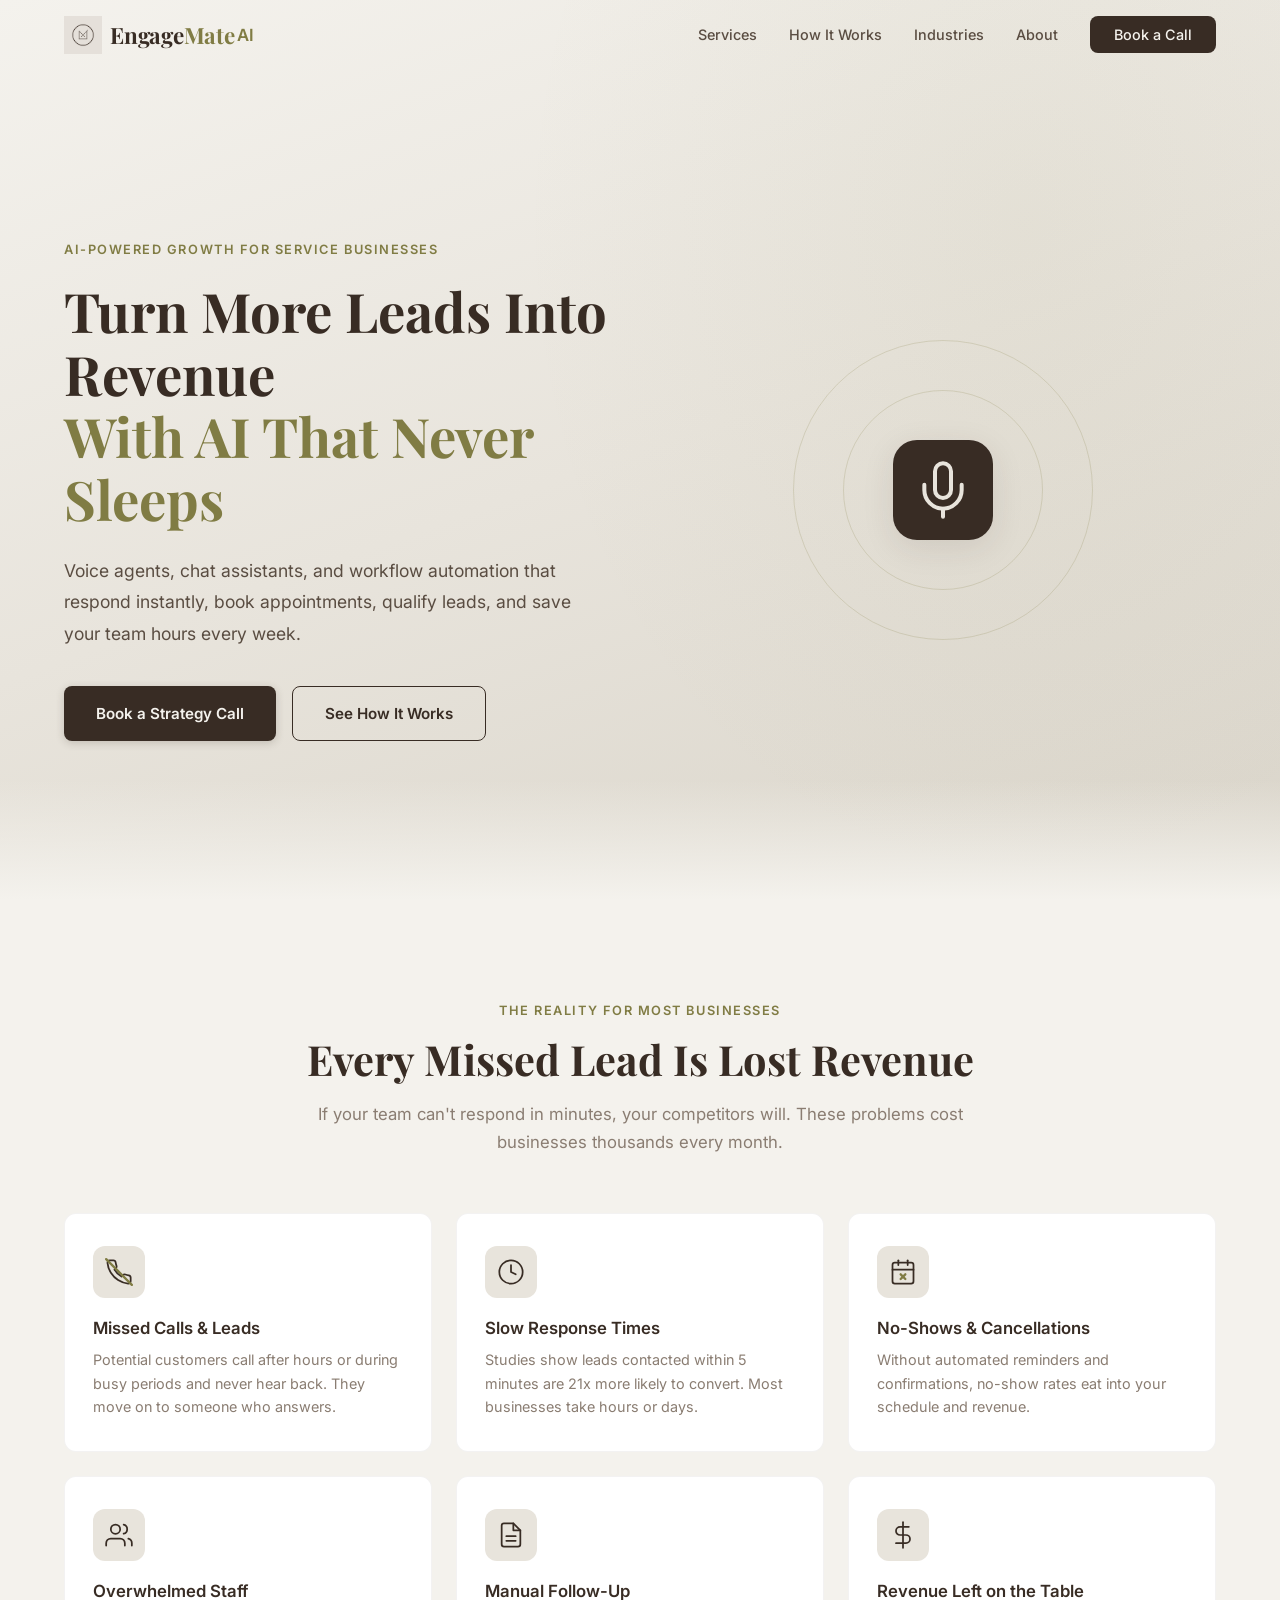
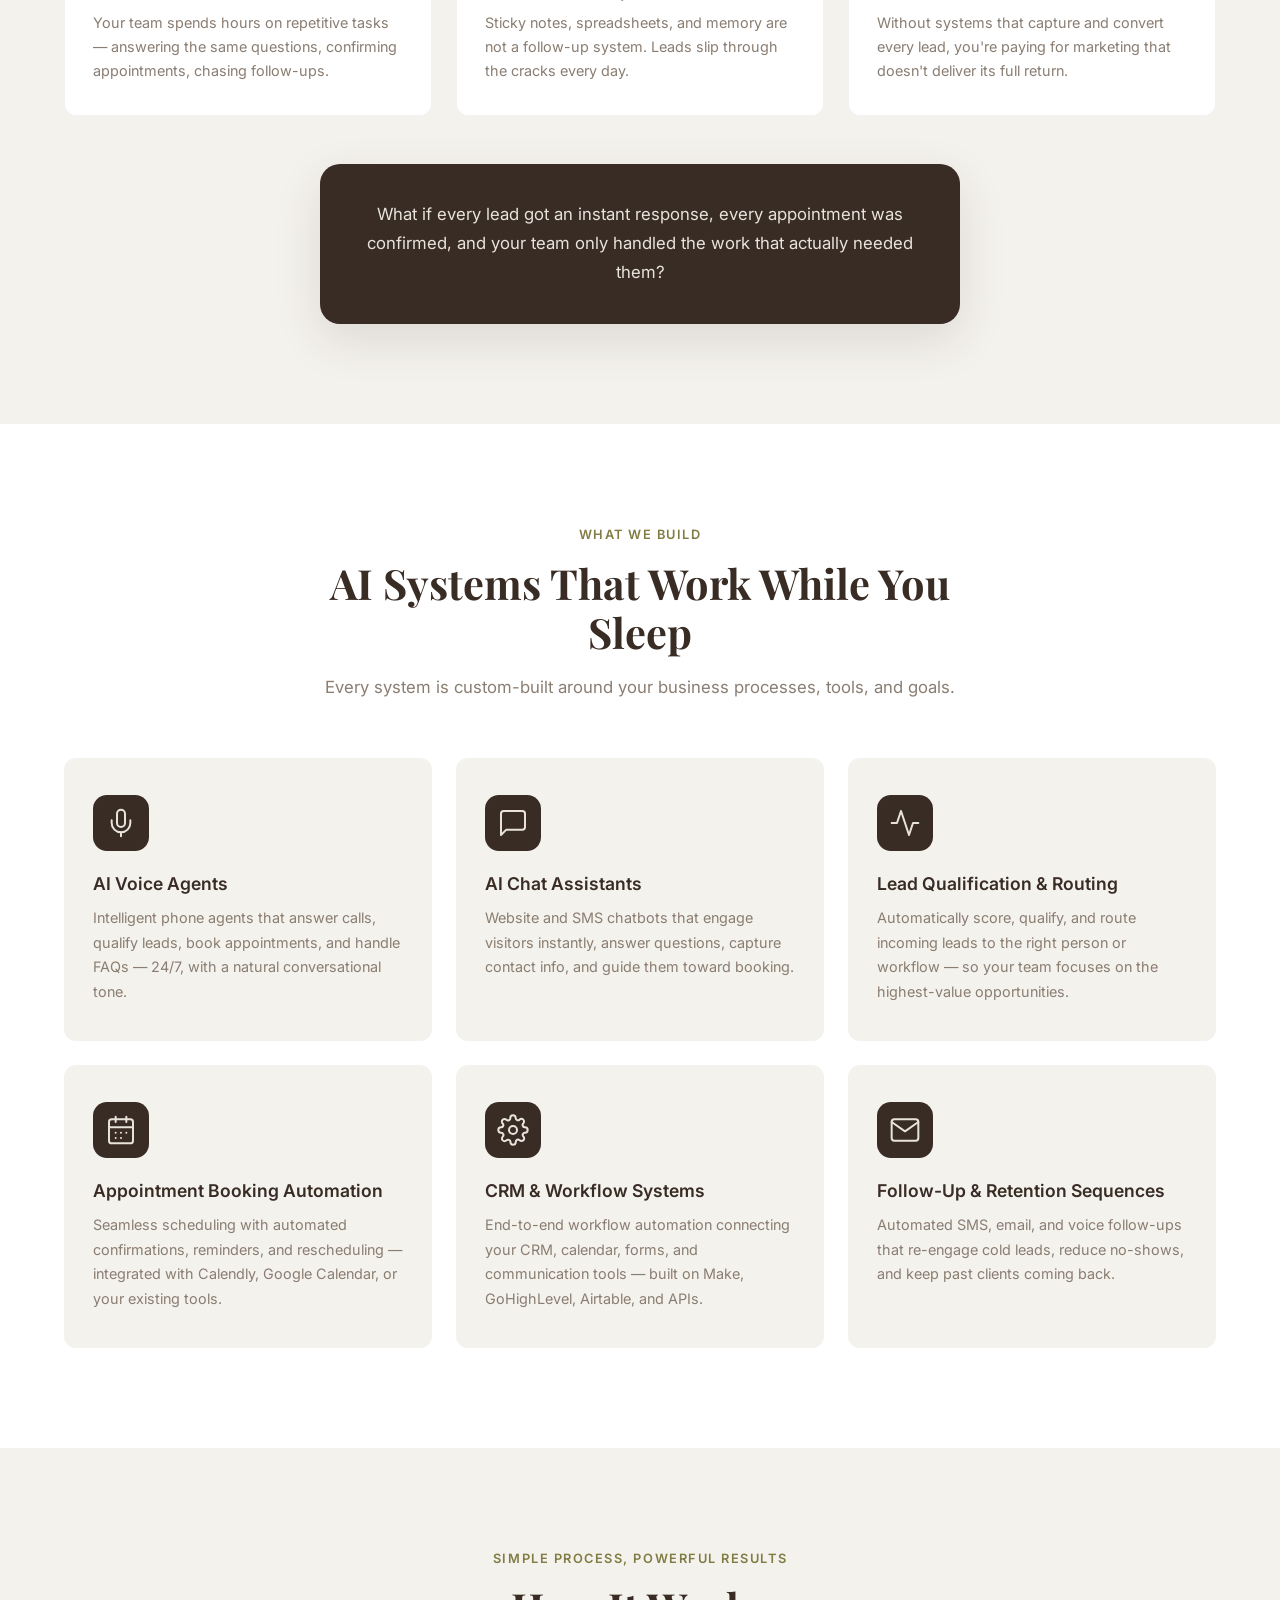
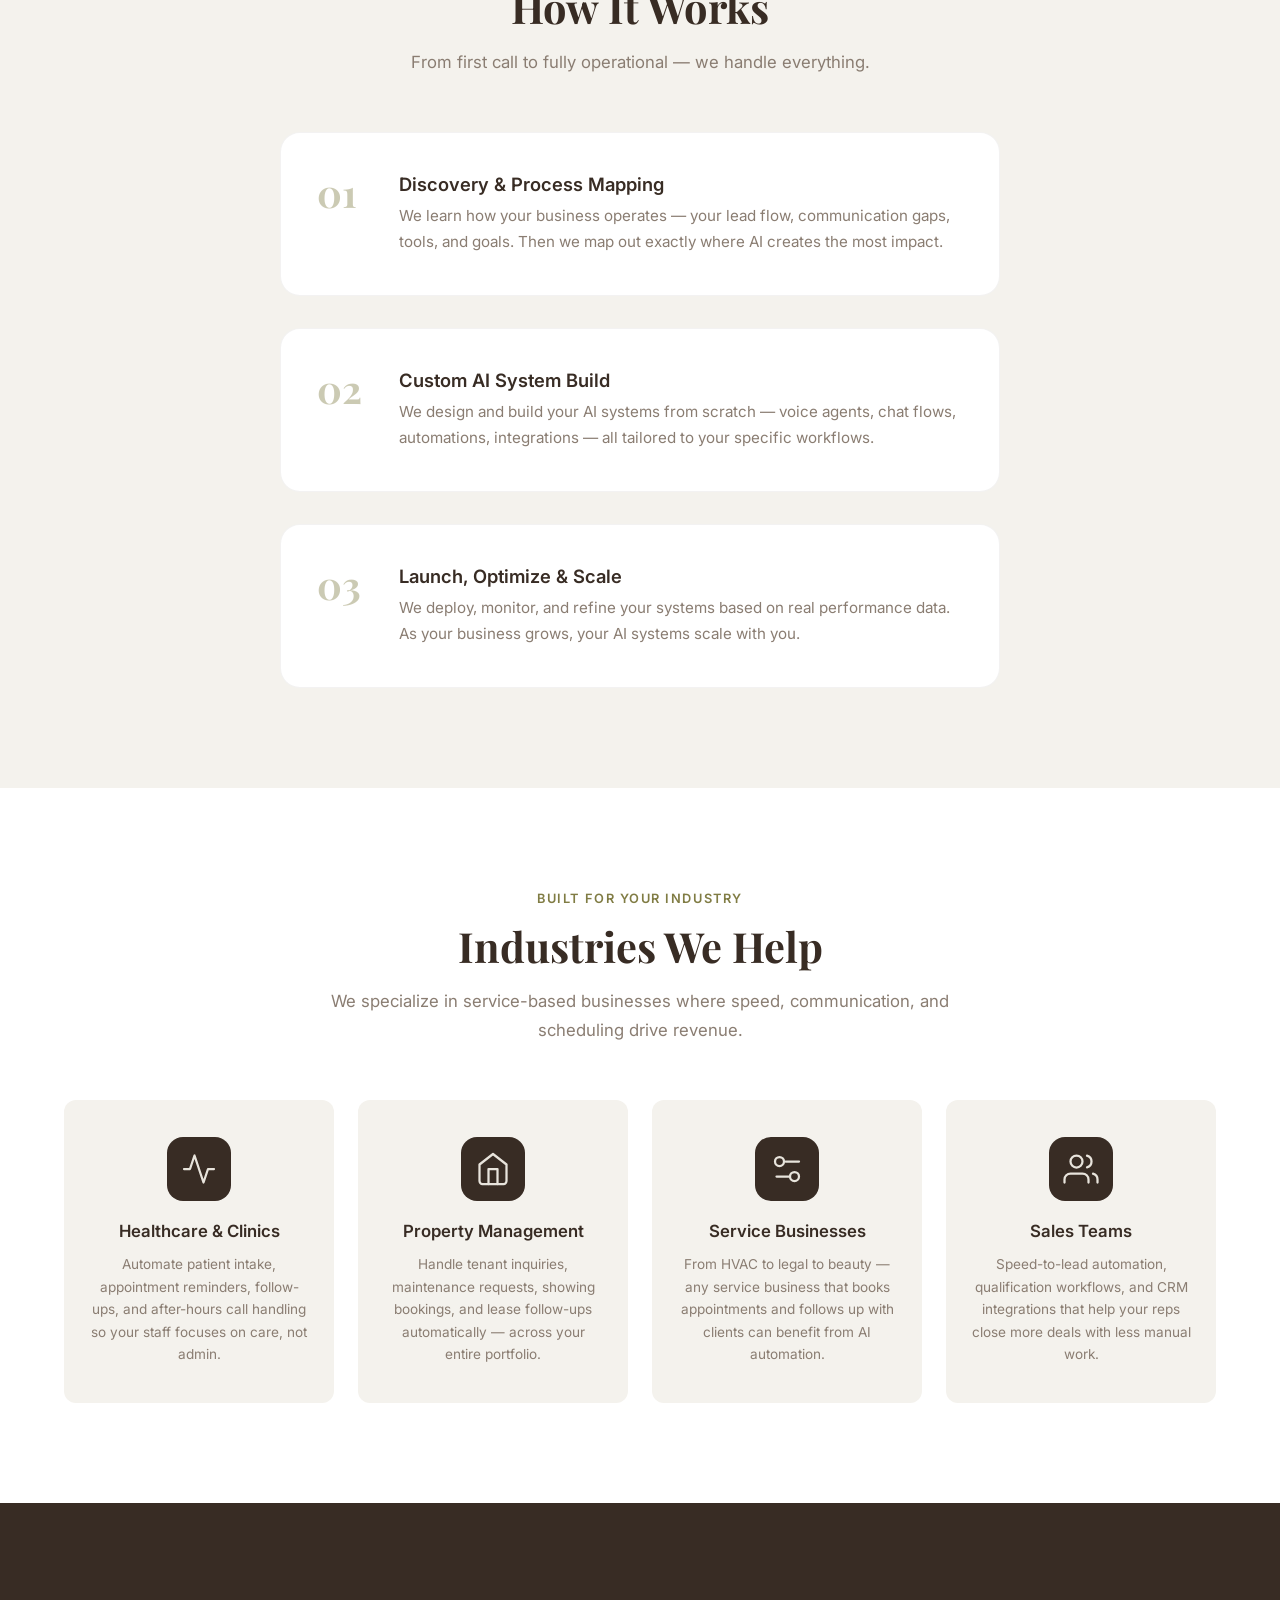
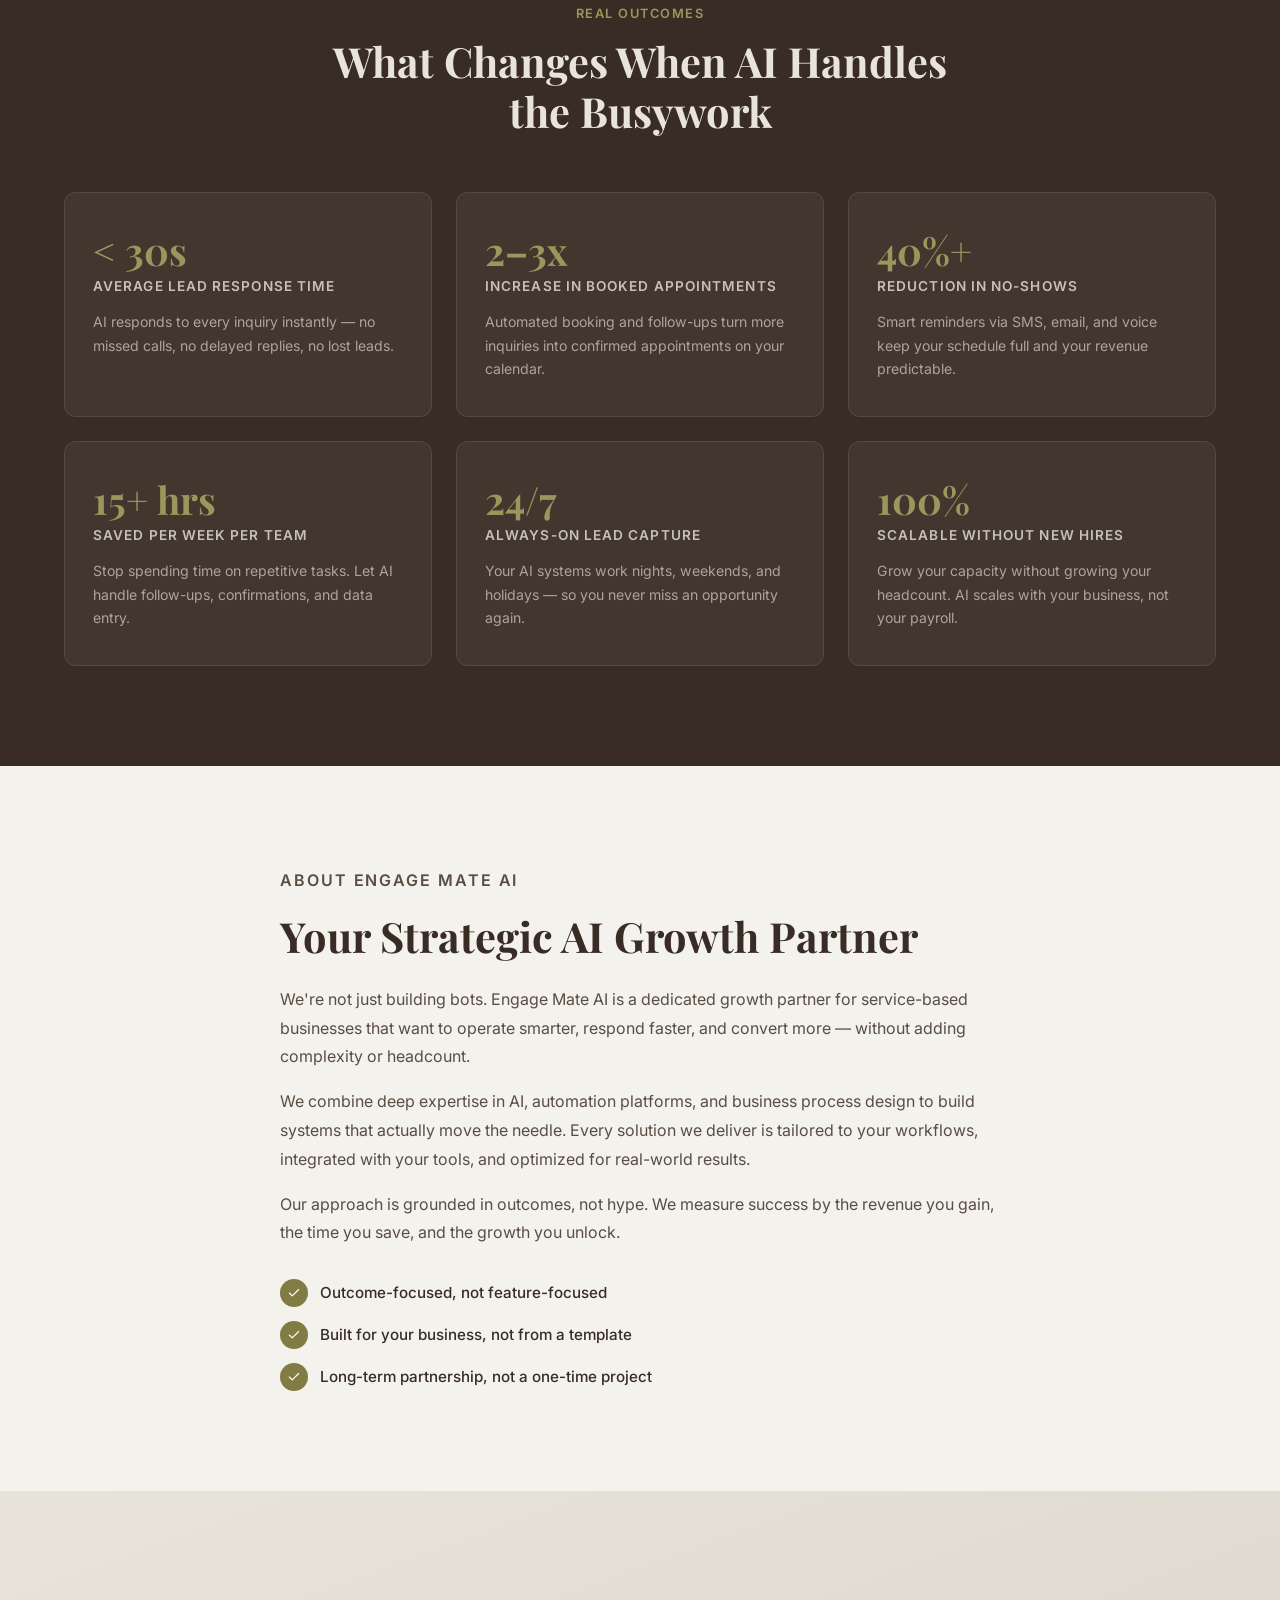
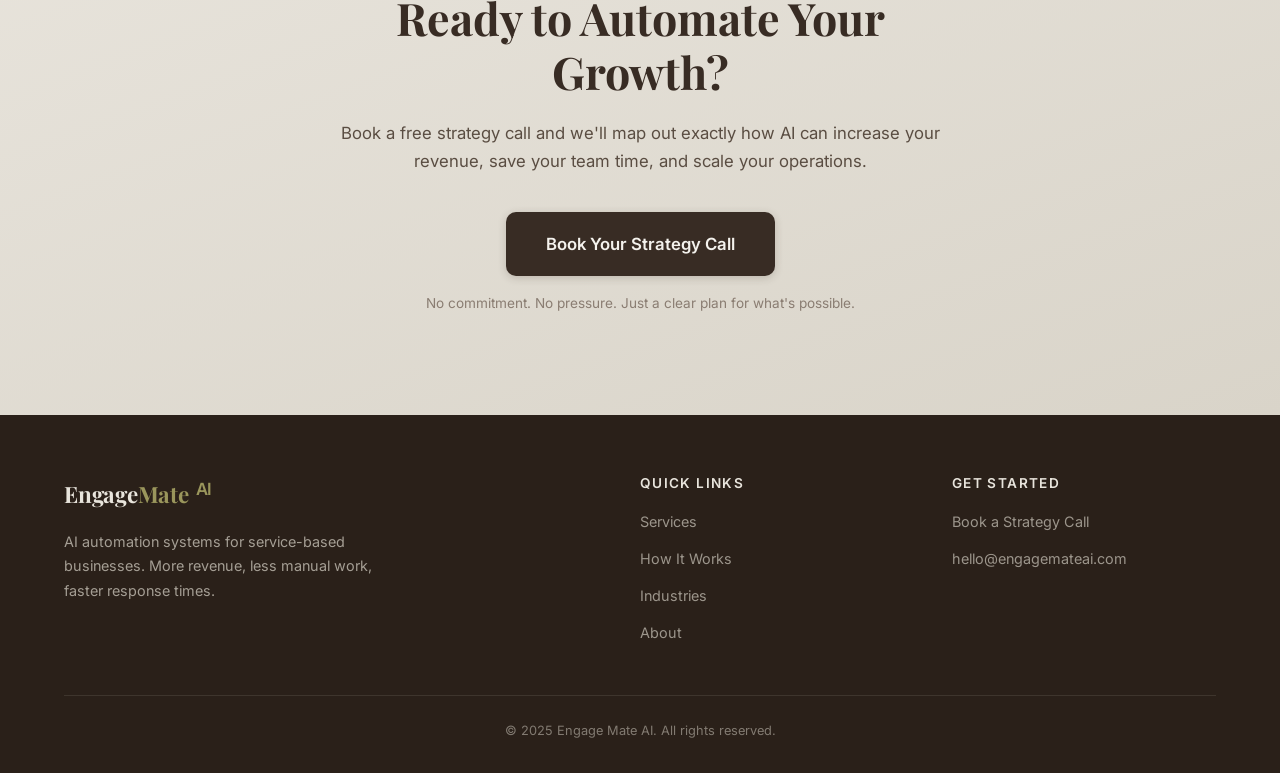
==== commit f1b85547: "Show logo image and name together in navbar" ====
--- a/engagemateai-website/index.html
+++ b/engagemateai-website/index.html
@@ -25,7 +25,8 @@
   <nav class="navbar" id="navbar">
     <div class="container nav-container">
       <a href="#" class="nav-logo">
-        <img src="Engage Mate Logo.png" alt="Engage Mate AI">
+        <img src="Engage Mate Logo.png" alt="Engage Mate AI logo">
+        <span class="logo-engage">Engage</span><span class="logo-mate">Mate</span> <span class="logo-ai">AI</span>
       </a>
       <button class="nav-toggle" id="navToggle" aria-label="Toggle navigation">
         <span></span>
--- a/engagemateai-website/style.css
+++ b/engagemateai-website/style.css
@@ -130,6 +130,7 @@
   height: 38px;
   width: auto;
   display: block;
+  margin-right: 8px;
 }
 
 .logo-engage {
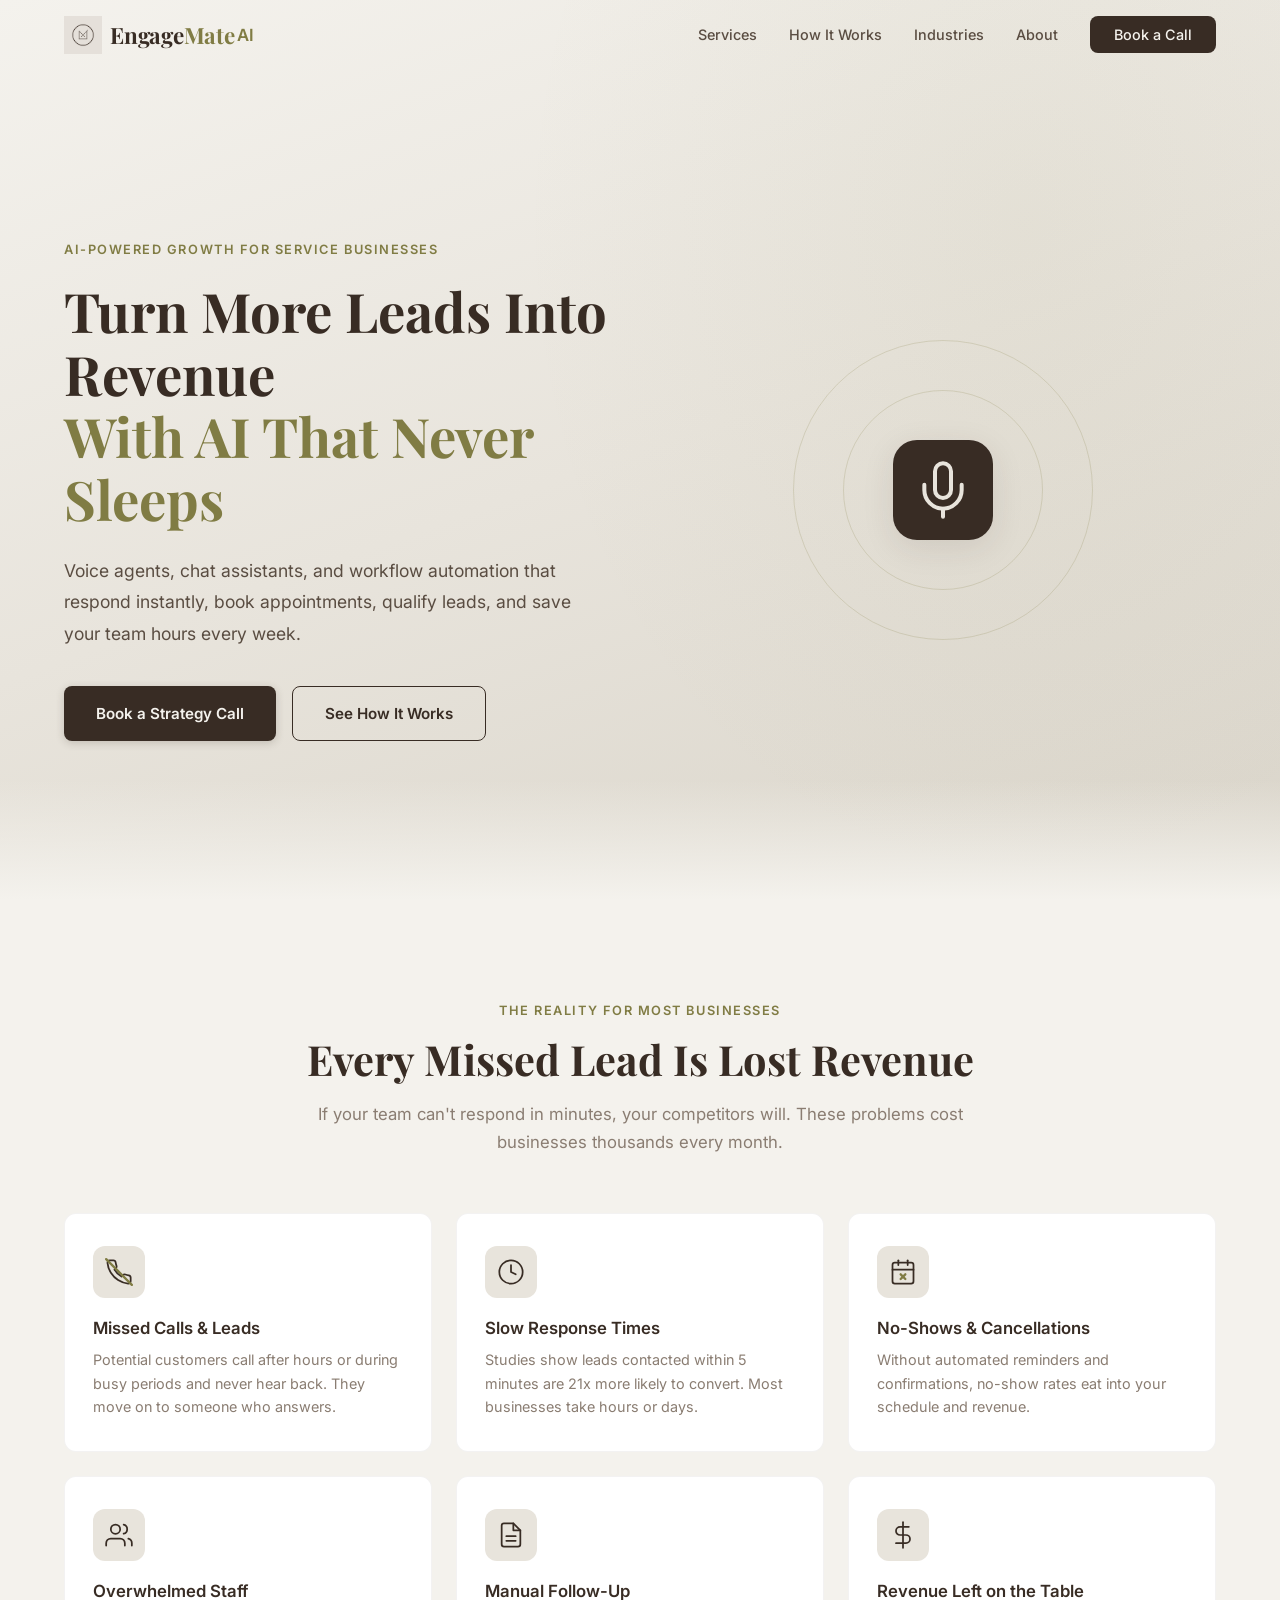
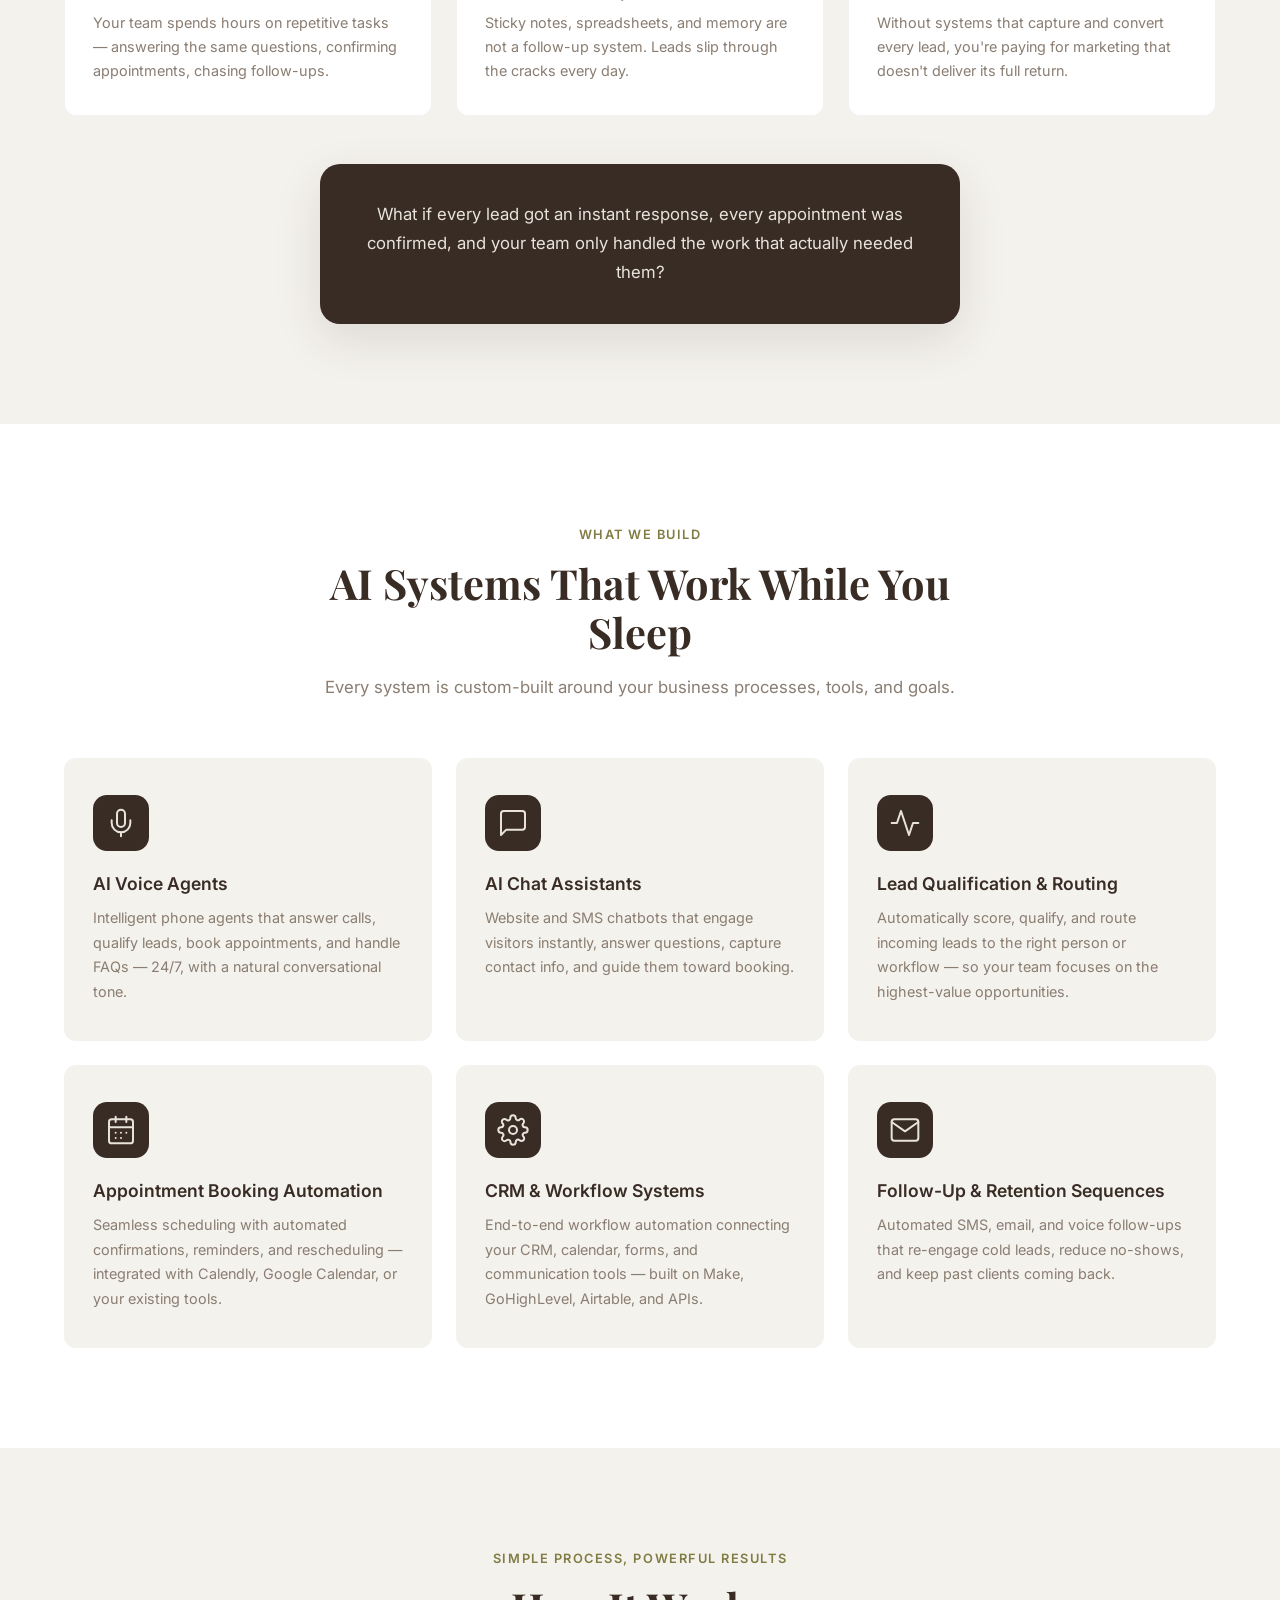
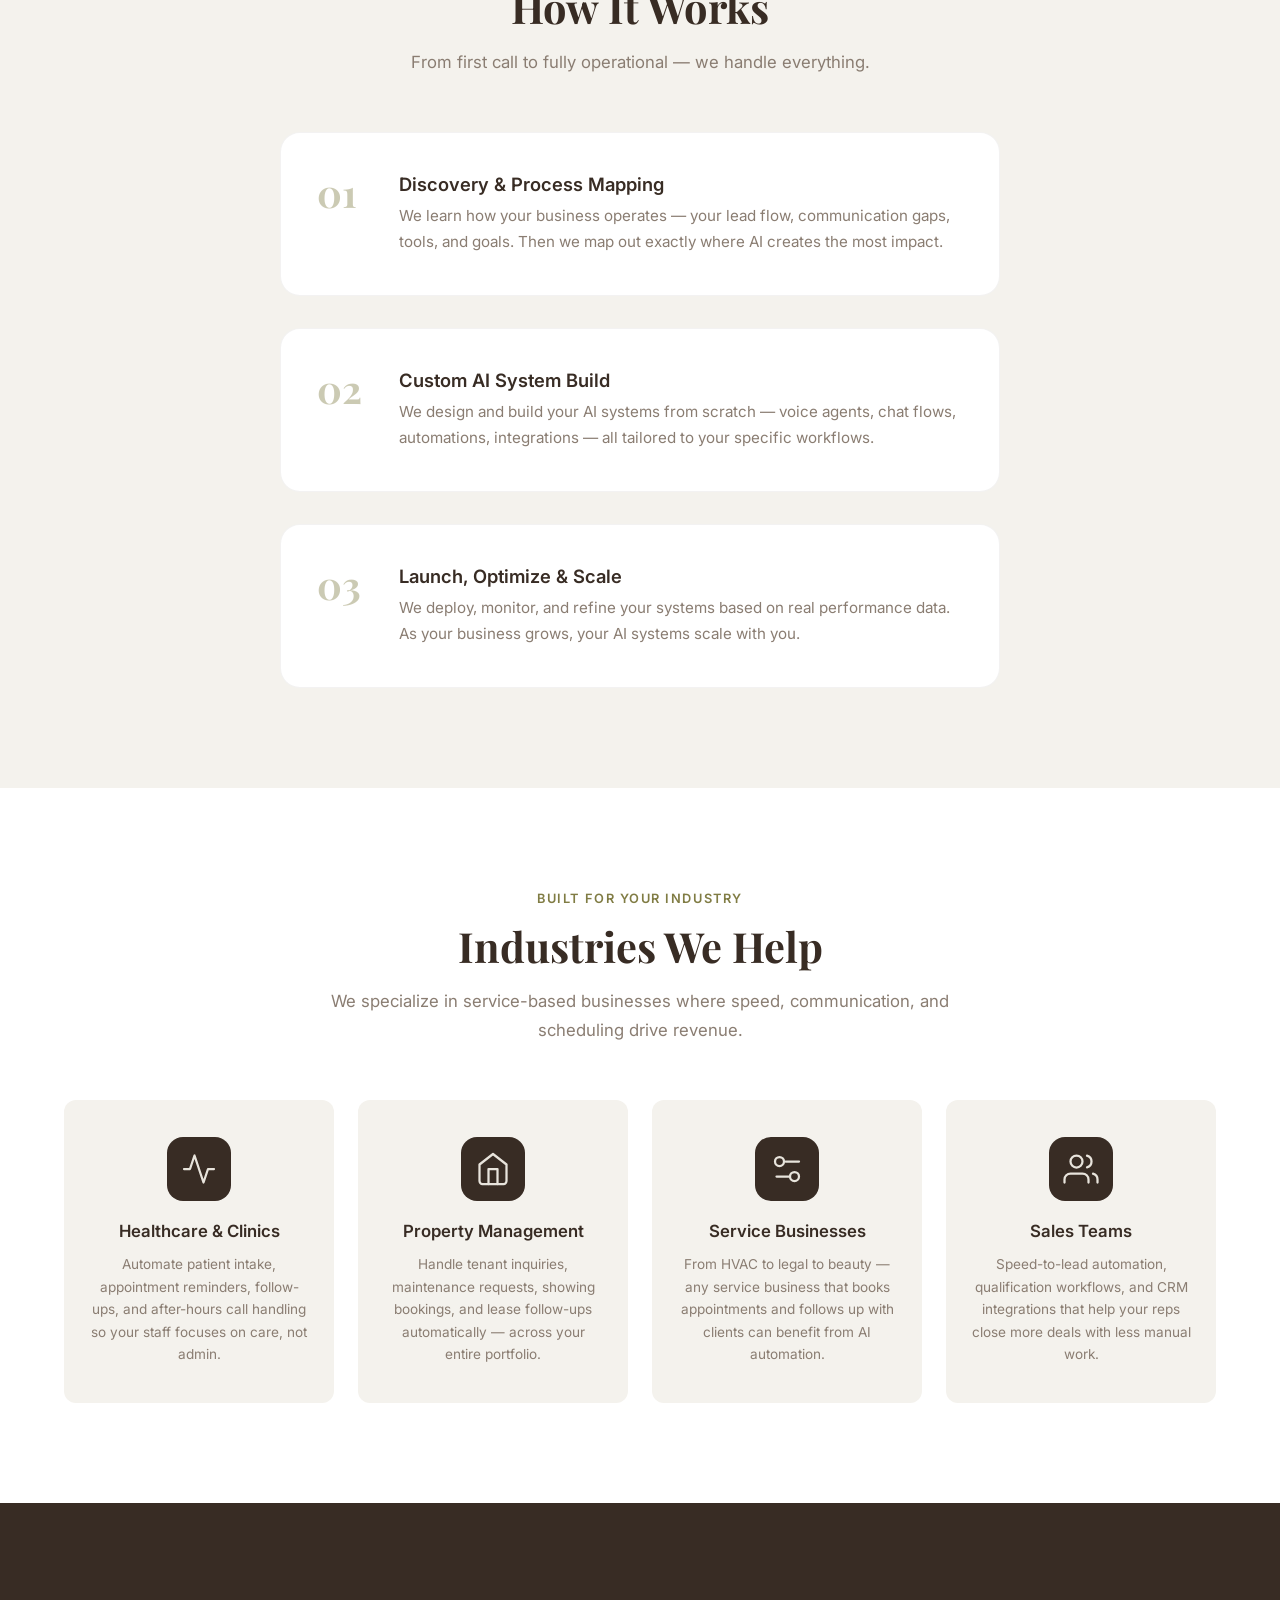
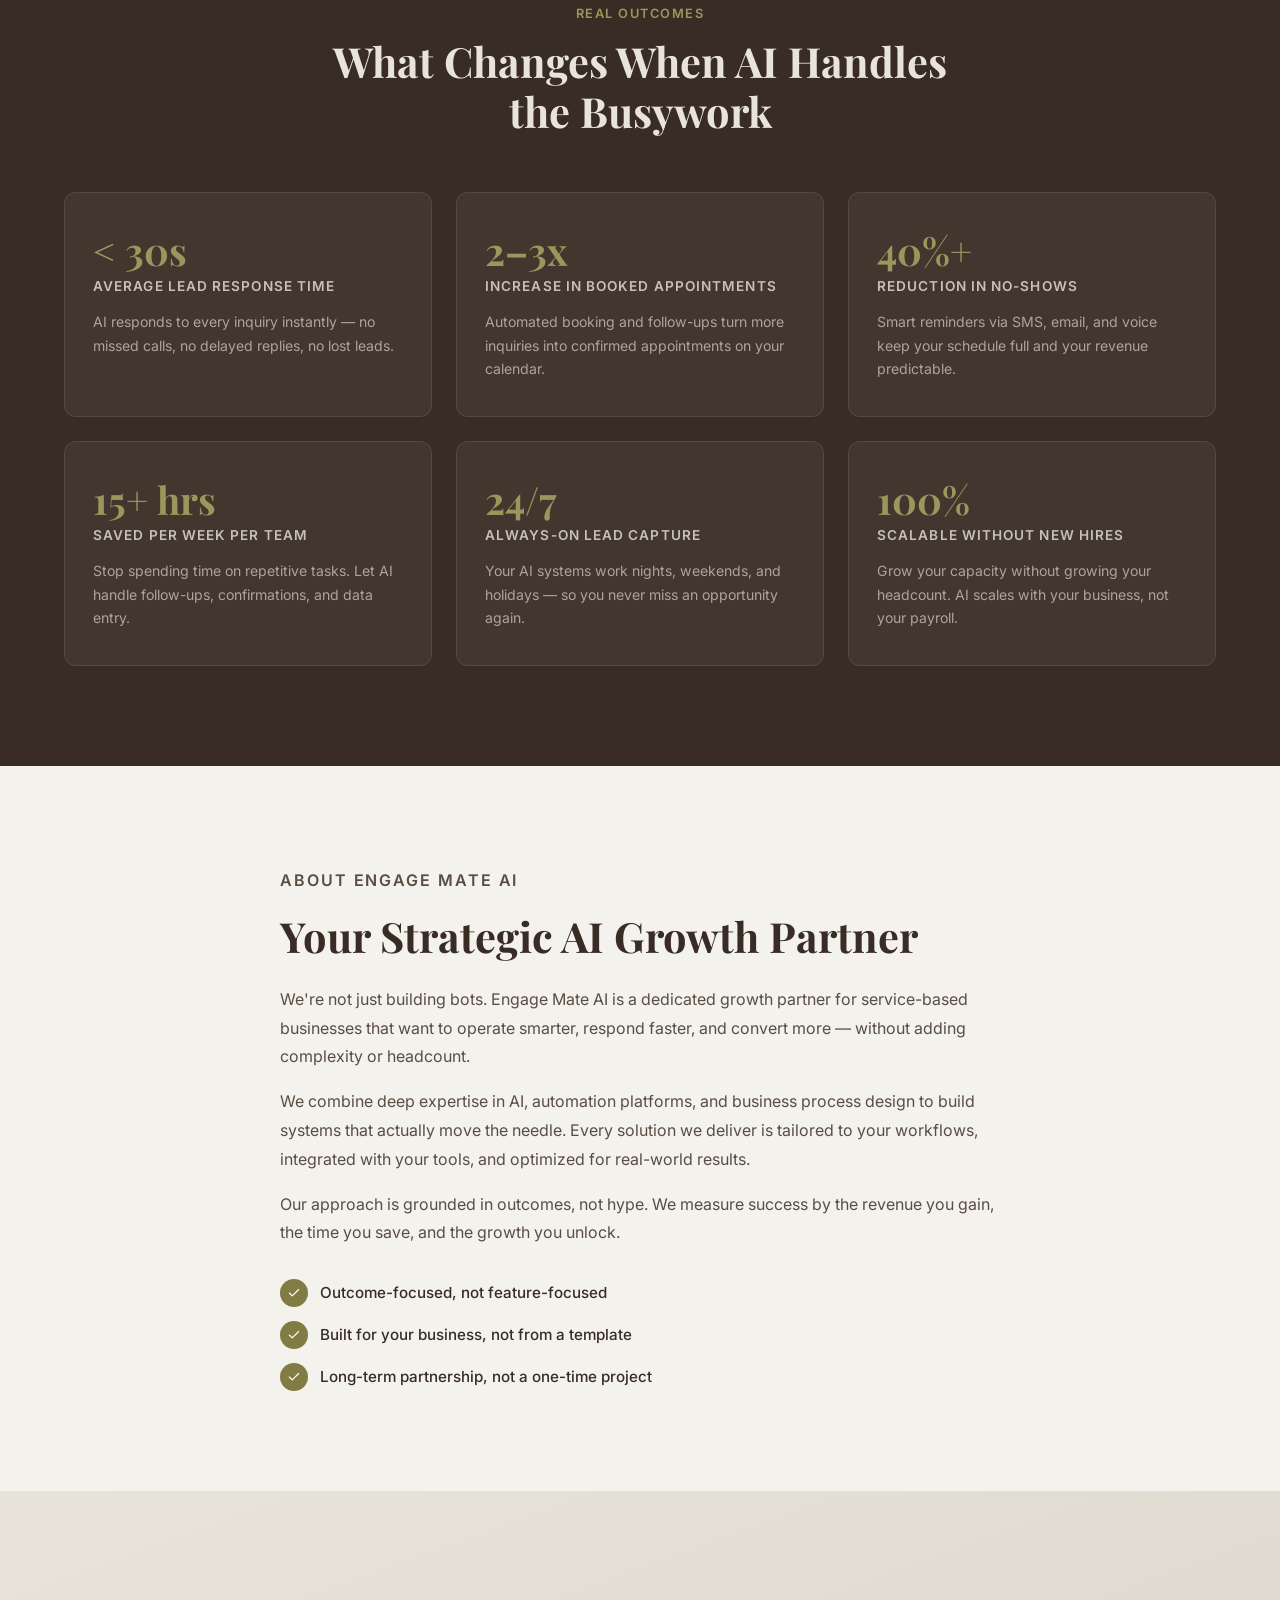
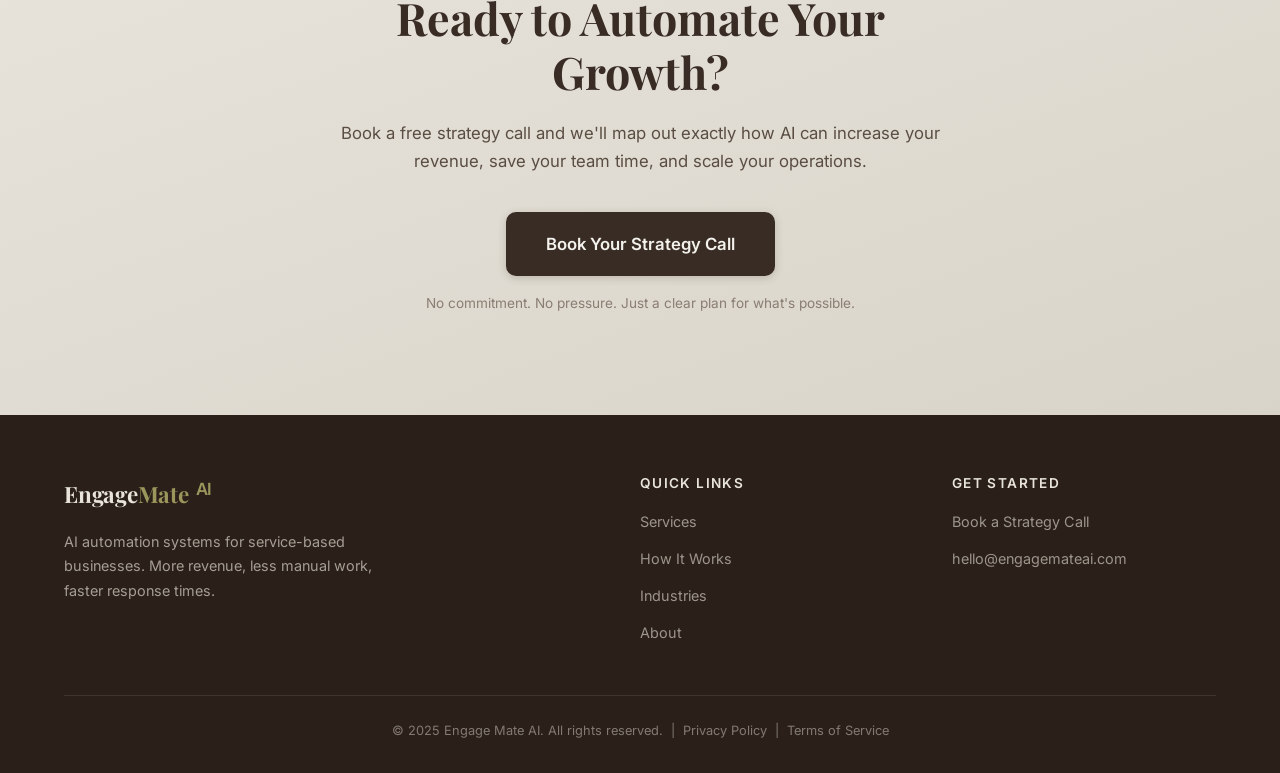
==== commit c9db592a: "Add privacy policy and terms of service pages, link in footer" ====
--- a/engagemateai-website/index.html
+++ b/engagemateai-website/index.html
@@ -446,7 +446,7 @@
         </div>
       </div>
       <div class="footer-bottom">
-        <p>&copy; 2025 Engage Mate AI. All rights reserved.</p>
+        <p>&copy; 2025 Engage Mate AI. All rights reserved. &nbsp;|&nbsp; <a href="/privacy.html">Privacy Policy</a> &nbsp;|&nbsp; <a href="/terms.html">Terms of Service</a></p>
       </div>
     </div>
   </footer>
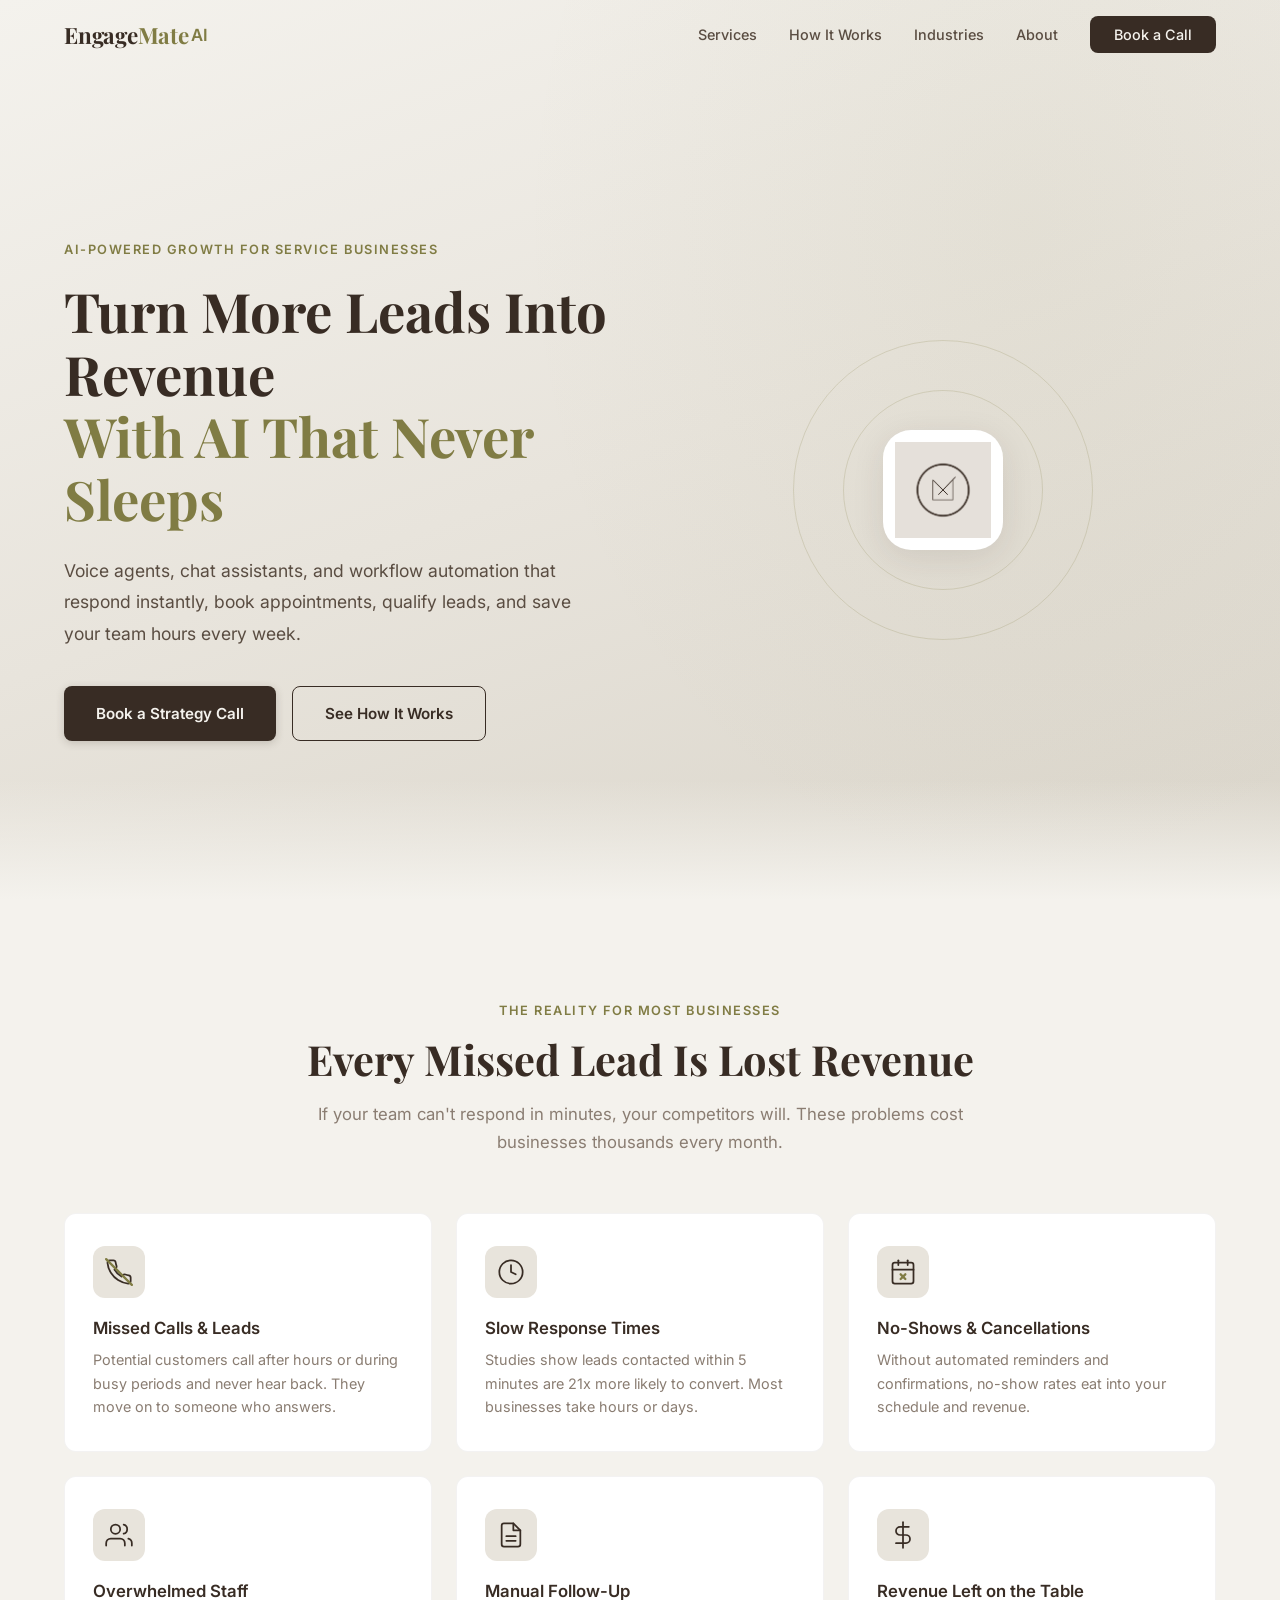
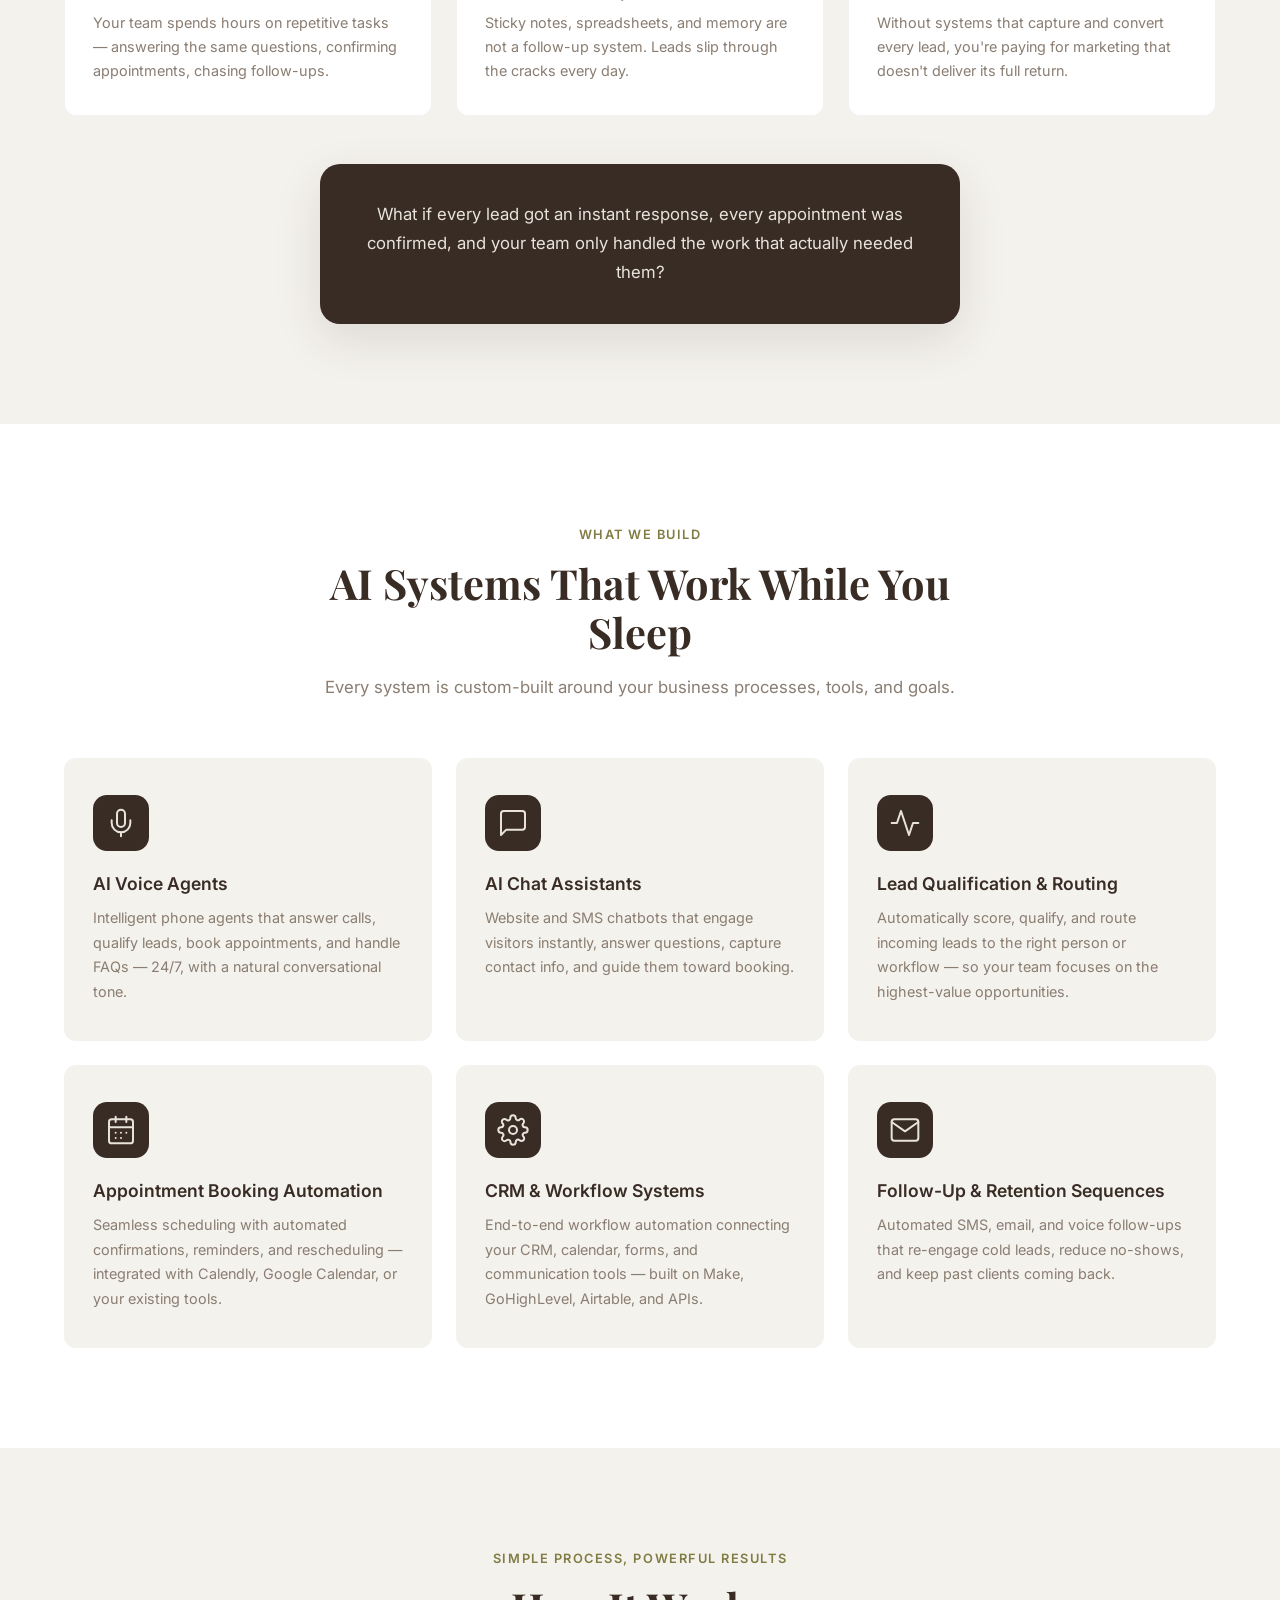
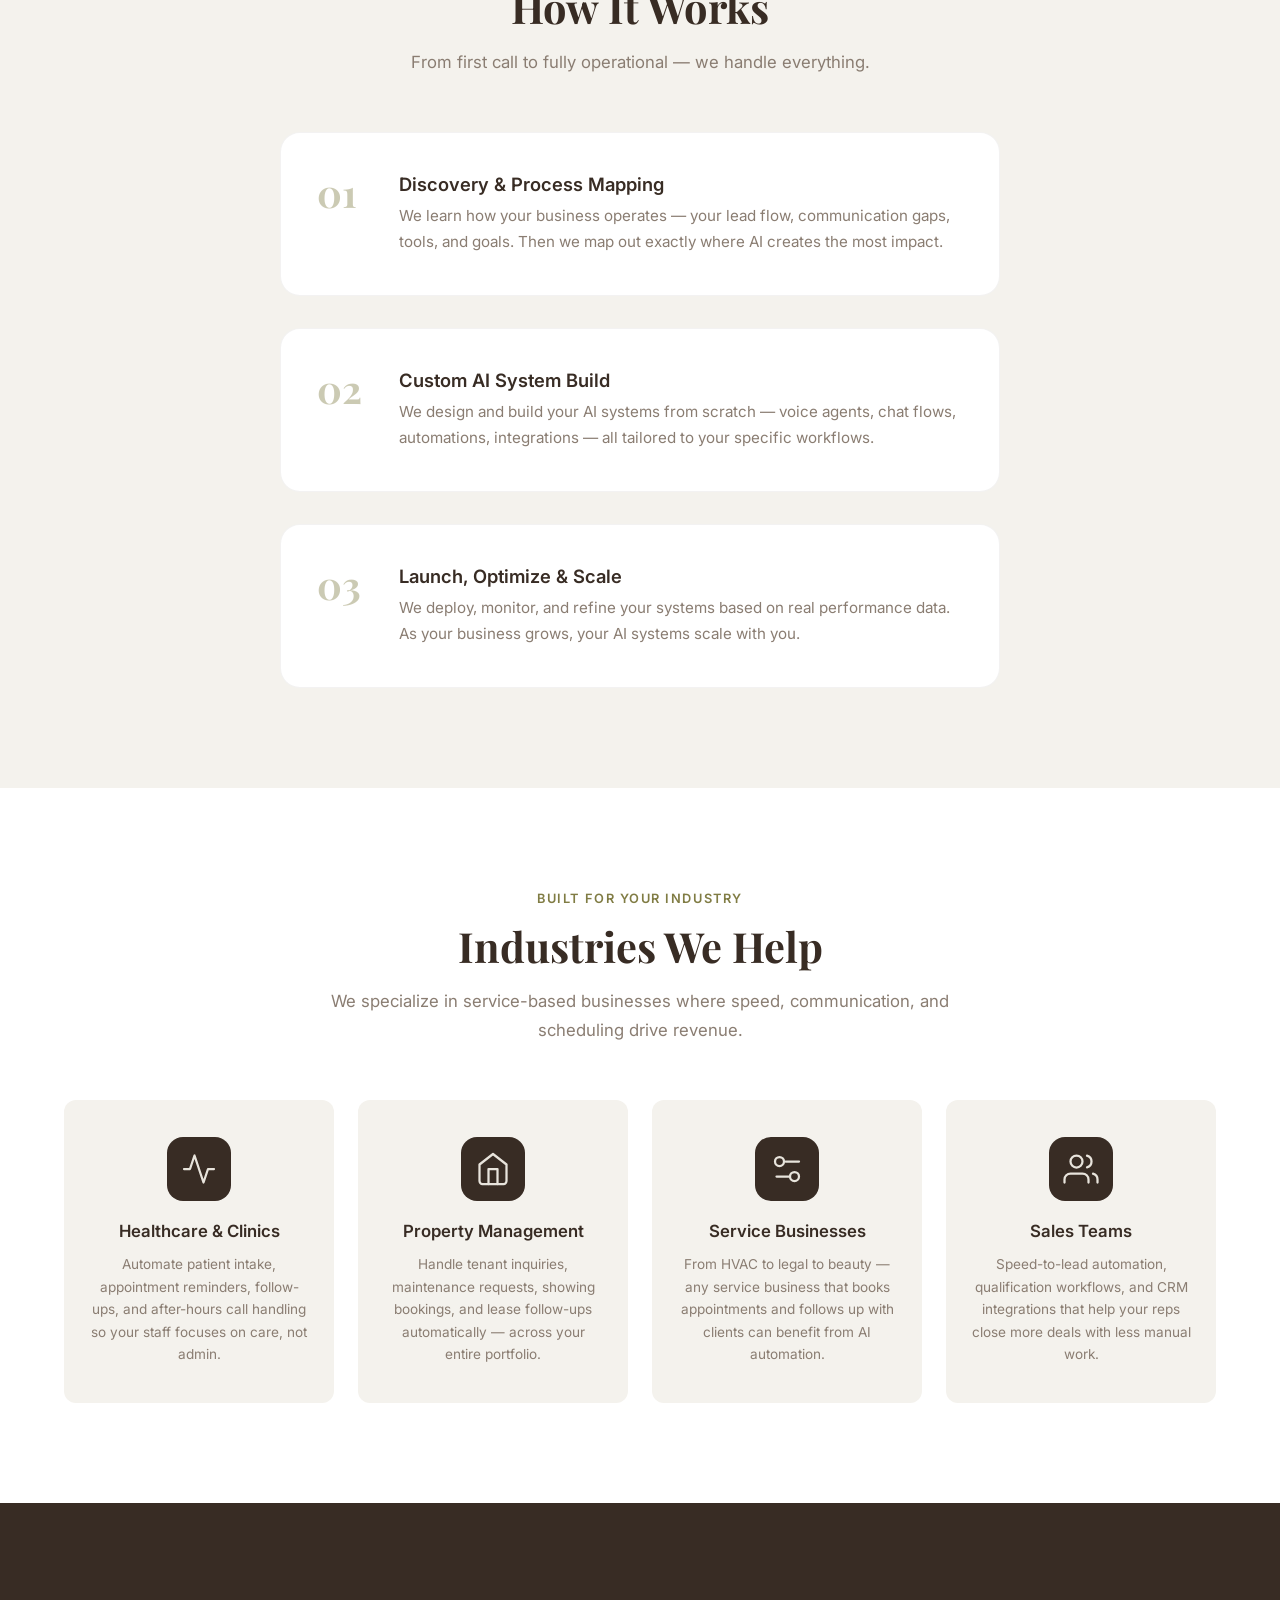
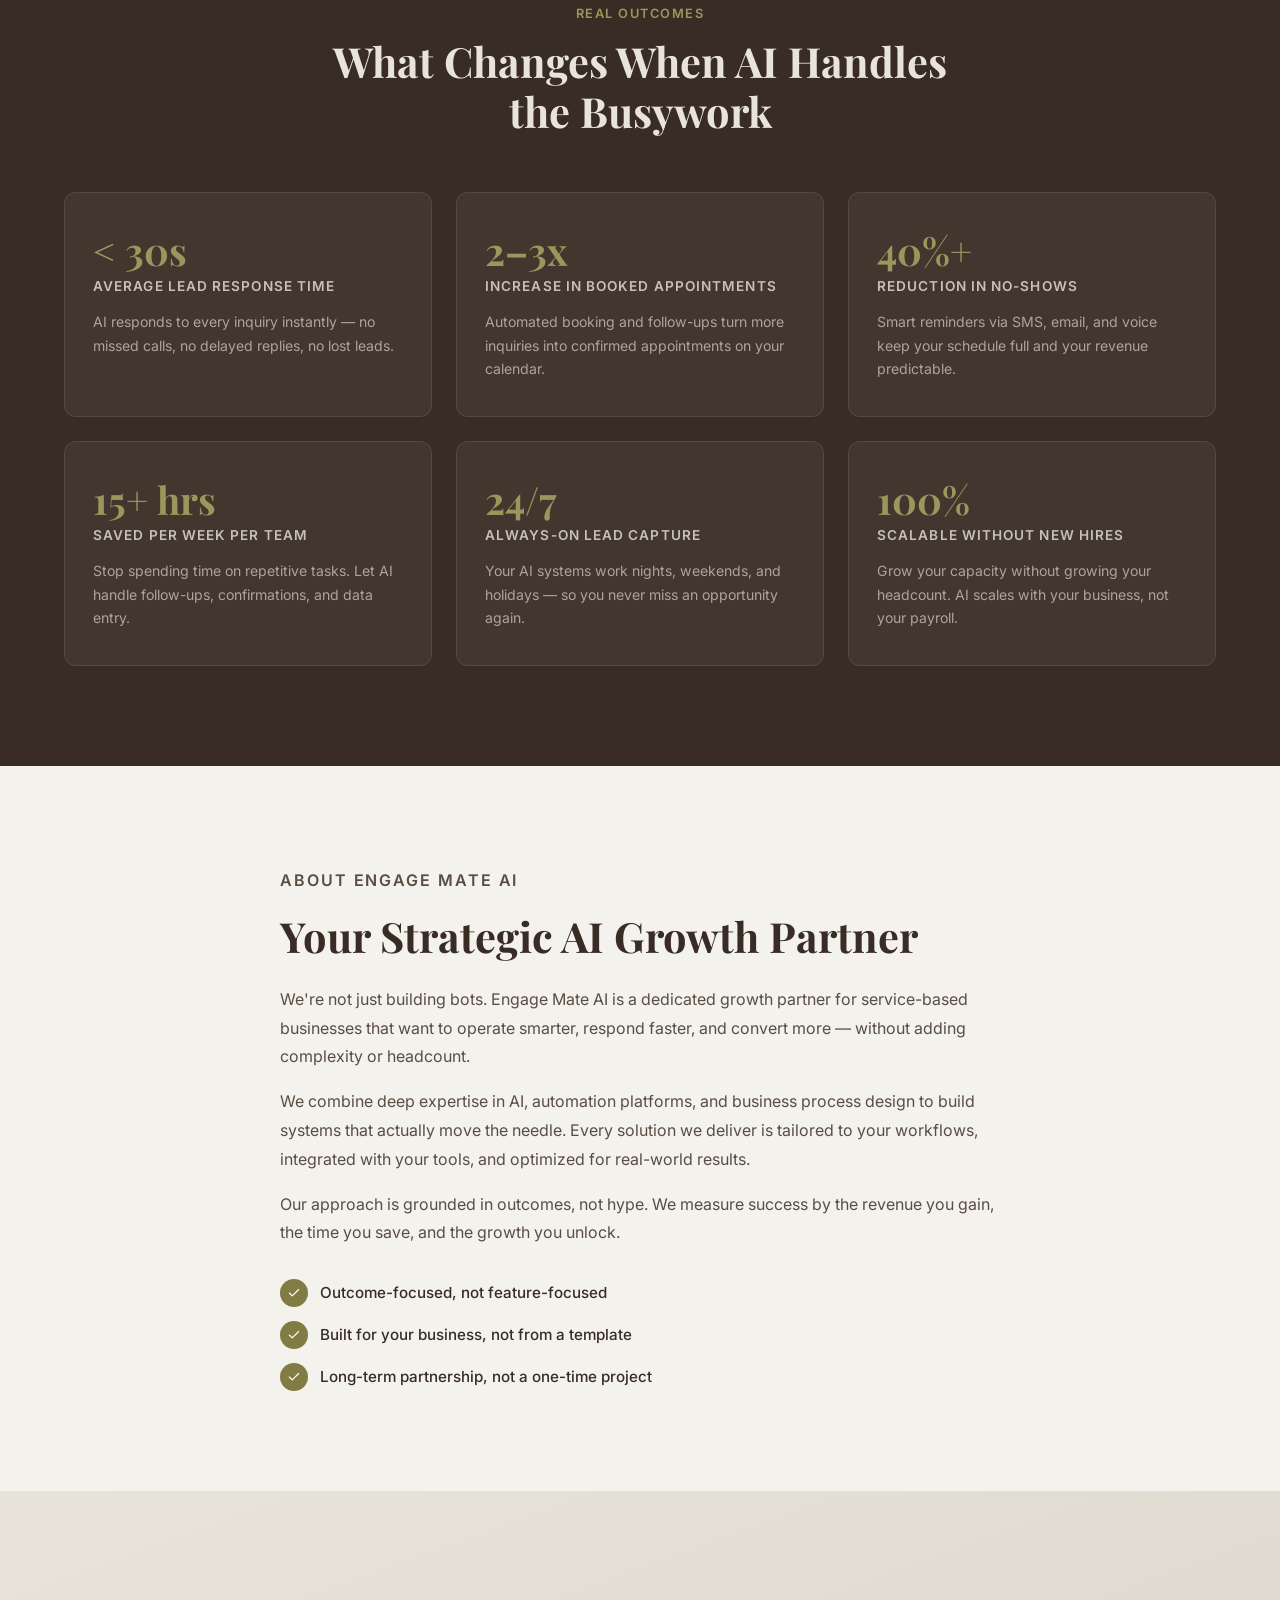
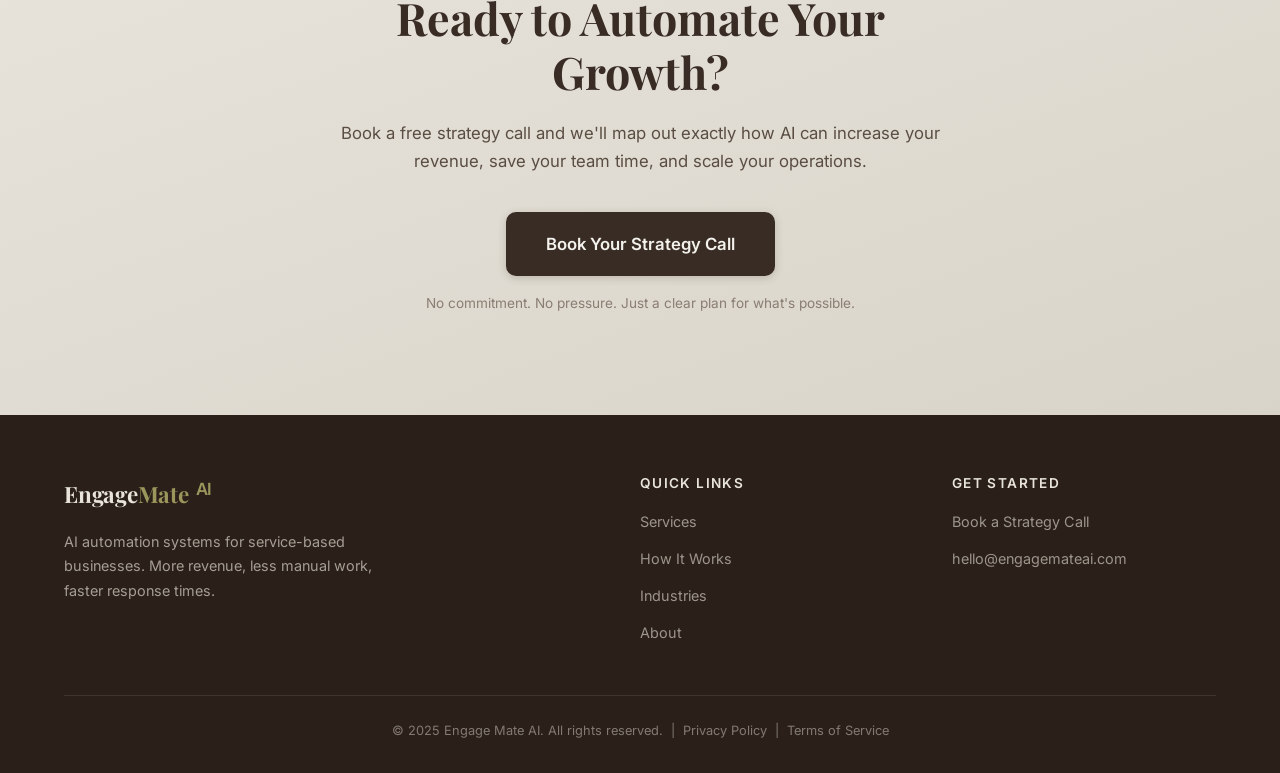
==== commit 88fc1bcc: "Move logo to hero graphic, restore clean text wordmark in nav" ====
--- a/engagemateai-website/index.html
+++ b/engagemateai-website/index.html
@@ -25,7 +25,6 @@
   <nav class="navbar" id="navbar">
     <div class="container nav-container">
       <a href="#" class="nav-logo">
-        <img src="Engage Mate Logo.png" alt="Engage Mate AI logo">
         <span class="logo-engage">Engage</span><span class="logo-mate">Mate</span> <span class="logo-ai">AI</span>
       </a>
       <button class="nav-toggle" id="navToggle" aria-label="Toggle navigation">
@@ -65,11 +64,7 @@
           <div class="pulse-ring"></div>
           <div class="pulse-ring delay-ring"></div>
           <div class="hero-icon-center">
-            <svg width="64" height="64" viewBox="0 0 24 24" fill="none" stroke="currentColor" stroke-width="1.5" stroke-linecap="round" stroke-linejoin="round">
-              <path d="M12 2a3 3 0 0 0-3 3v7a3 3 0 0 0 6 0V5a3 3 0 0 0-3-3Z"/>
-              <path d="M19 10v2a7 7 0 0 1-14 0v-2"/>
-              <line x1="12" x2="12" y1="19" y2="22"/>
-            </svg>
+            <img src="Engage Mate Logo.png" alt="Engage Mate AI">
           </div>
           <div class="orbit-dot dot-1"></div>
           <div class="orbit-dot dot-2"></div>
--- a/engagemateai-website/style.css
+++ b/engagemateai-website/style.css
@@ -126,12 +126,6 @@
   align-items: center;
 }
 
-.nav-logo img {
-  height: 38px;
-  width: auto;
-  display: block;
-  margin-right: 8px;
-}
 
 .logo-engage {
   color: var(--brown);
@@ -397,16 +391,23 @@
 }
 
 .hero-icon-center {
-  width: 100px;
-  height: 100px;
-  background: var(--brown);
-  color: var(--cream);
-  border-radius: 24px;
+  width: 120px;
+  height: 120px;
+  background: var(--white);
+  border-radius: 28px;
   display: flex;
   align-items: center;
   justify-content: center;
   z-index: 2;
   box-shadow: var(--shadow-lg);
+  padding: 12px;
+  overflow: hidden;
+}
+
+.hero-icon-center img {
+  width: 100%;
+  height: 100%;
+  object-fit: contain;
 }
 
 .pulse-ring {
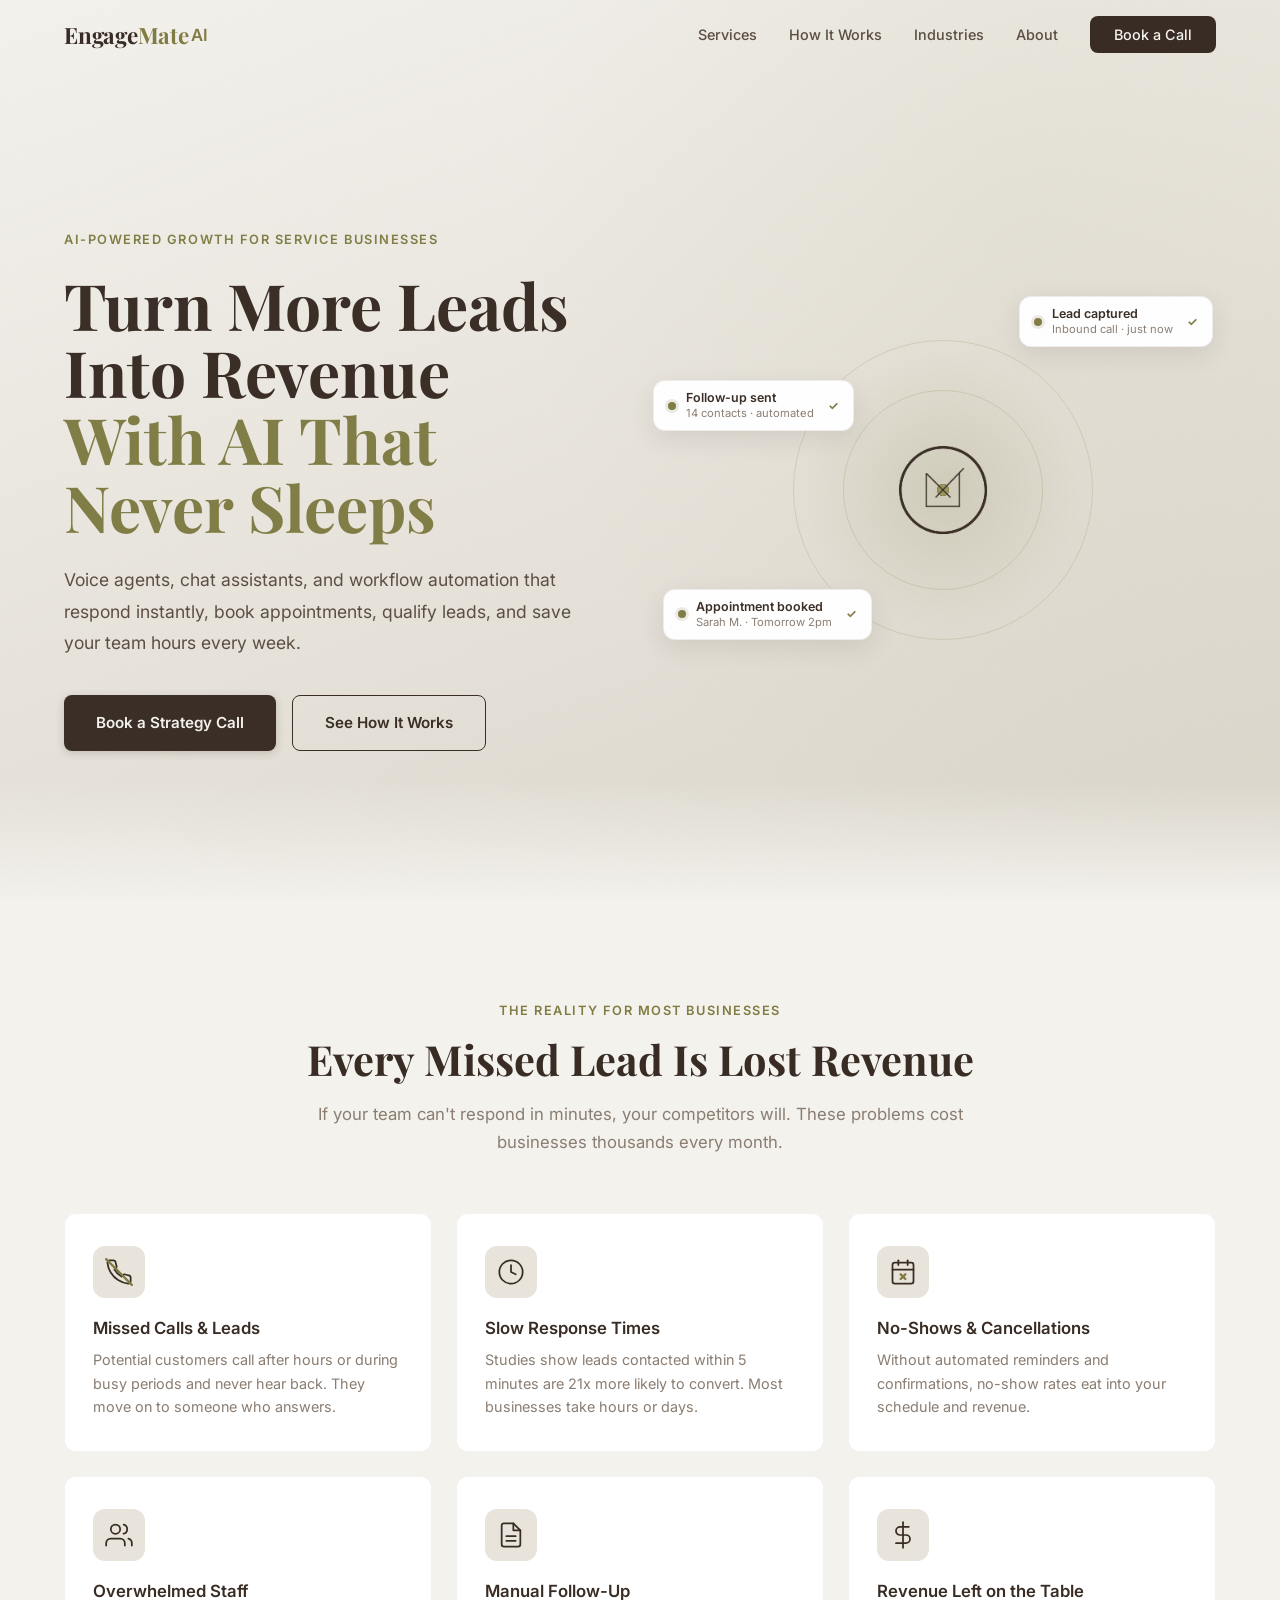
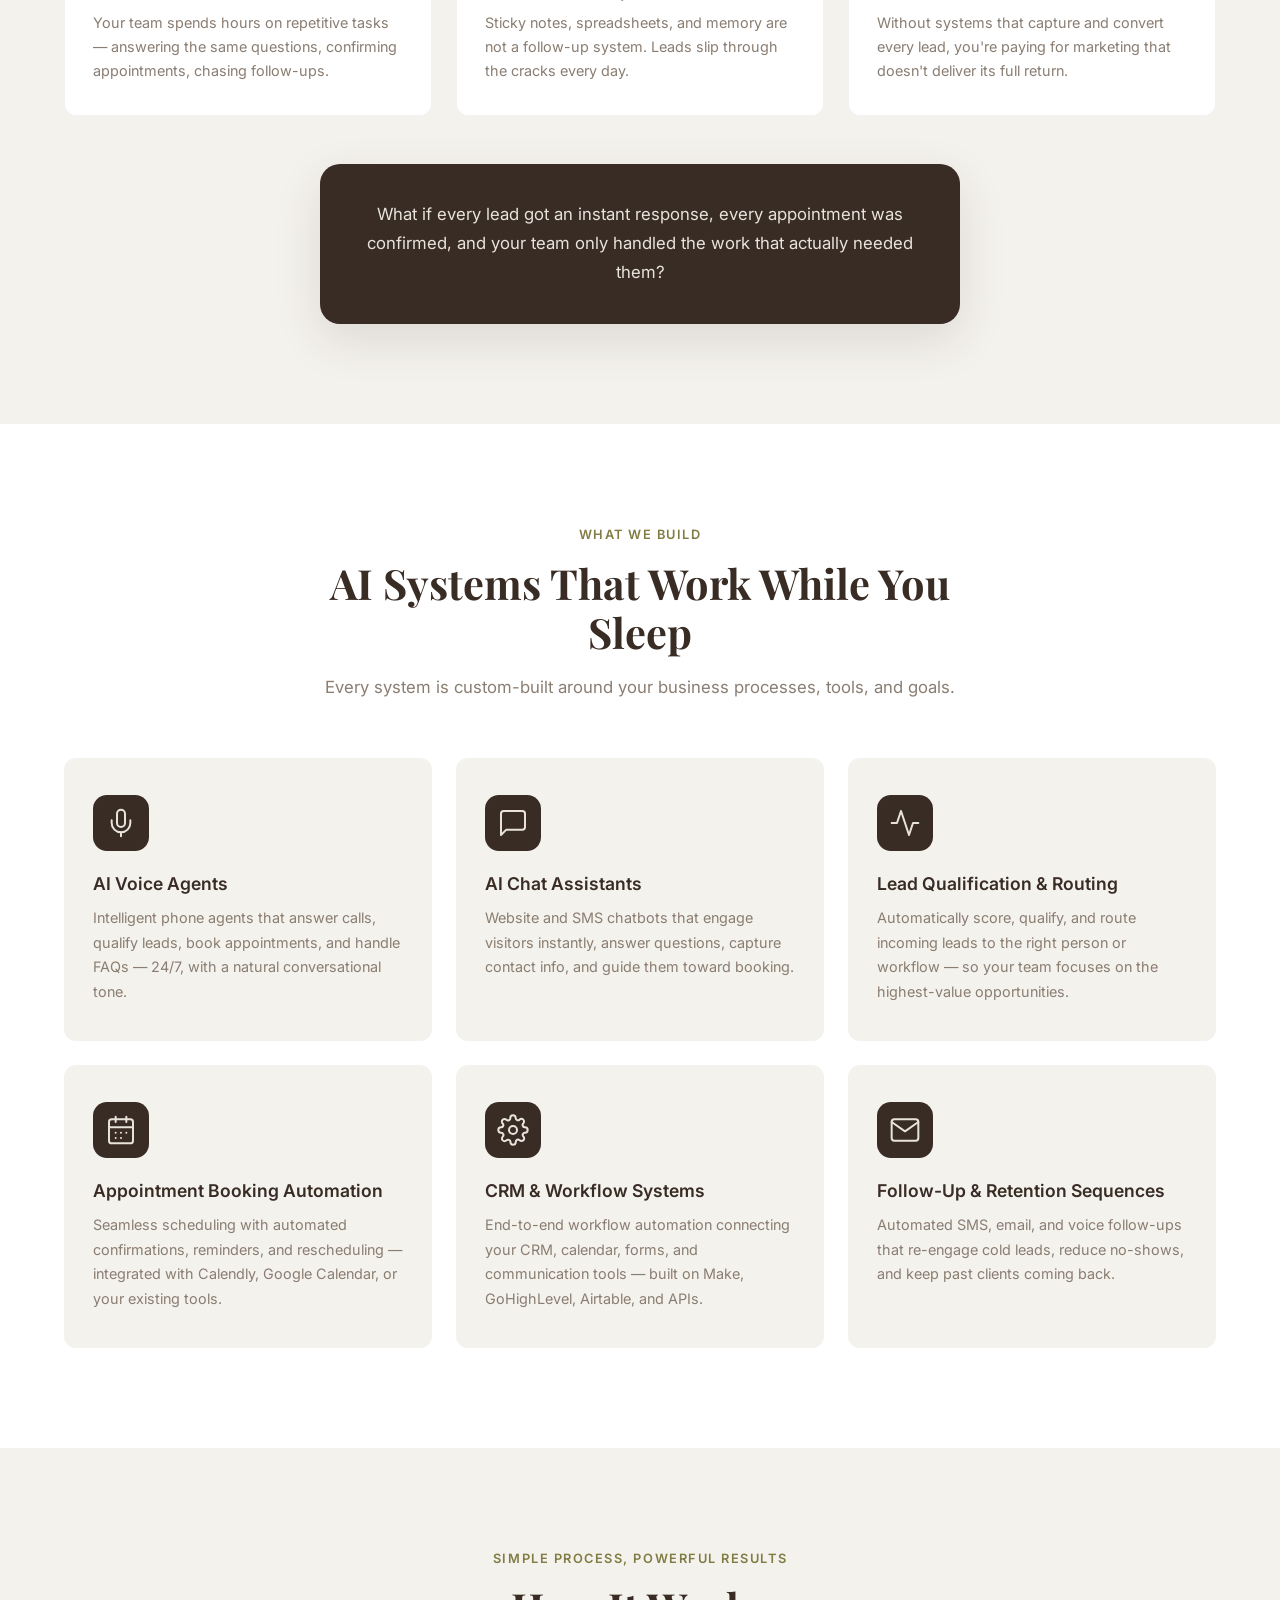
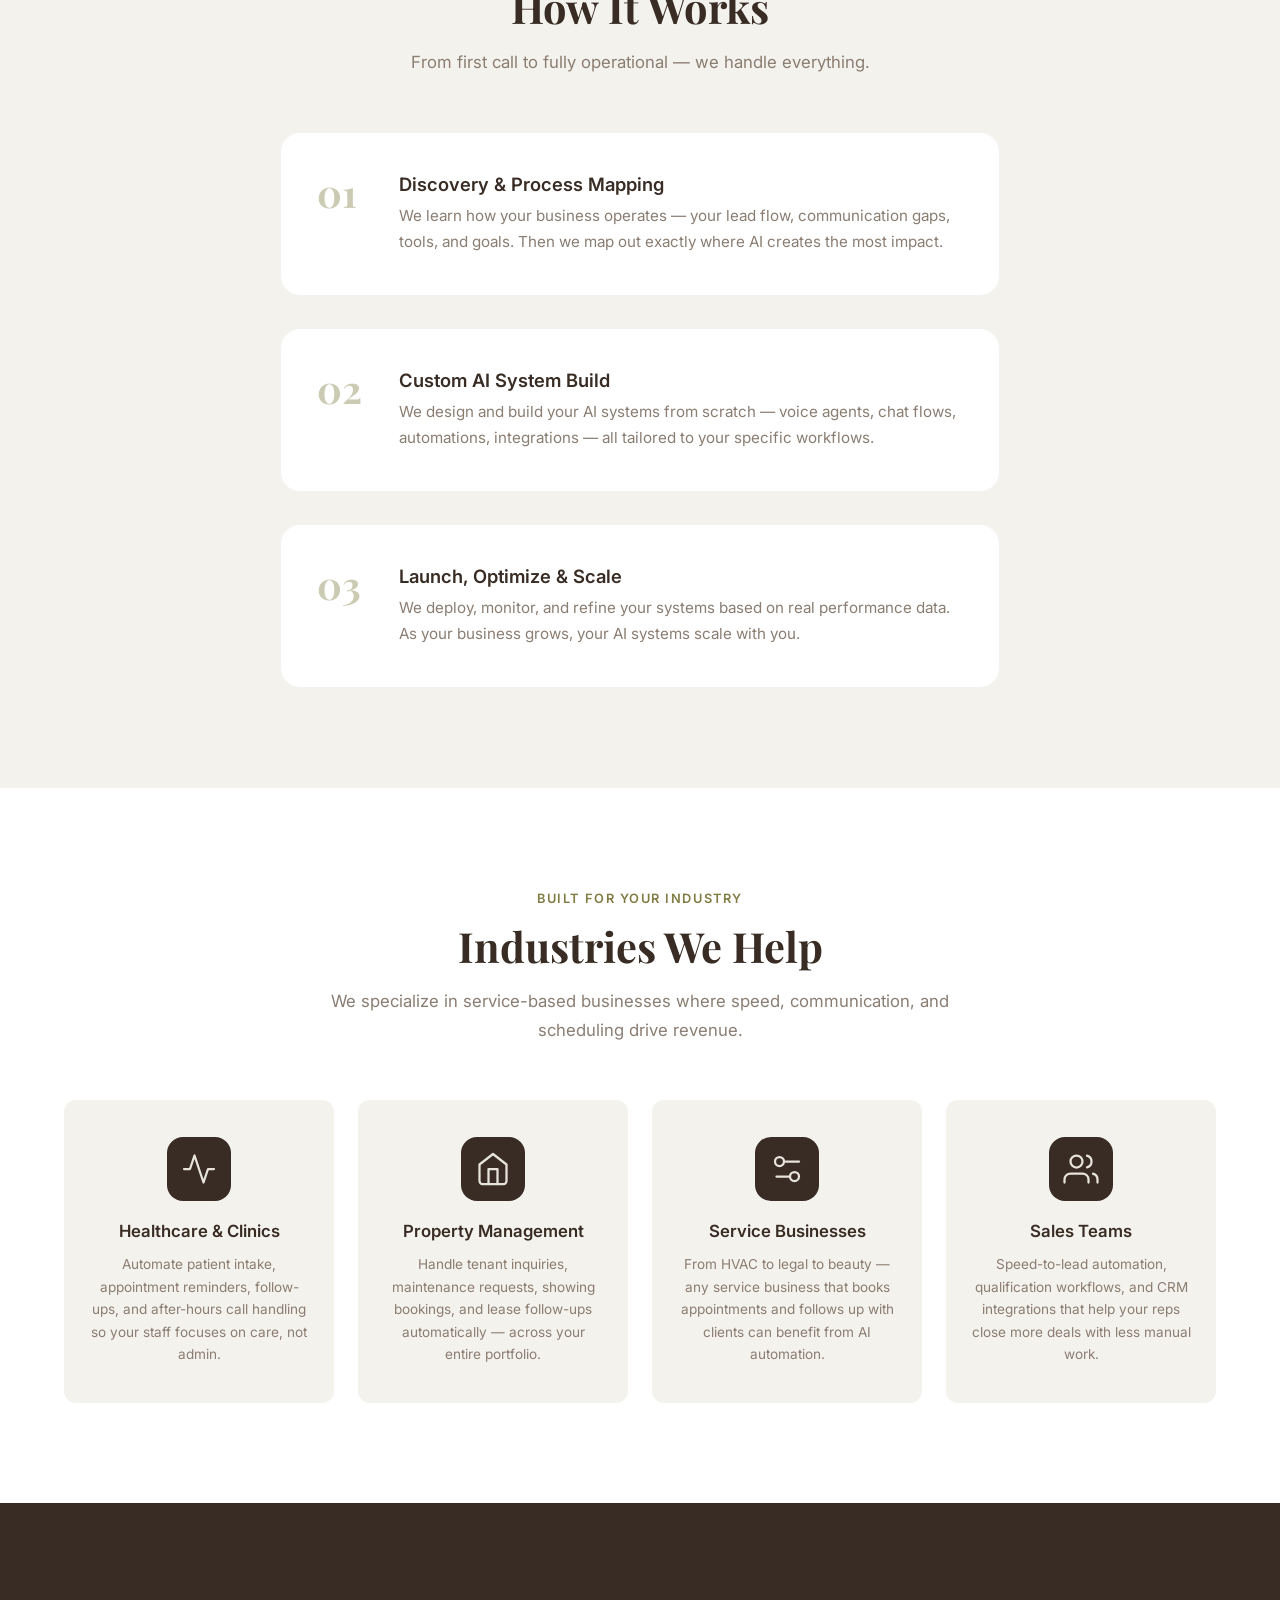
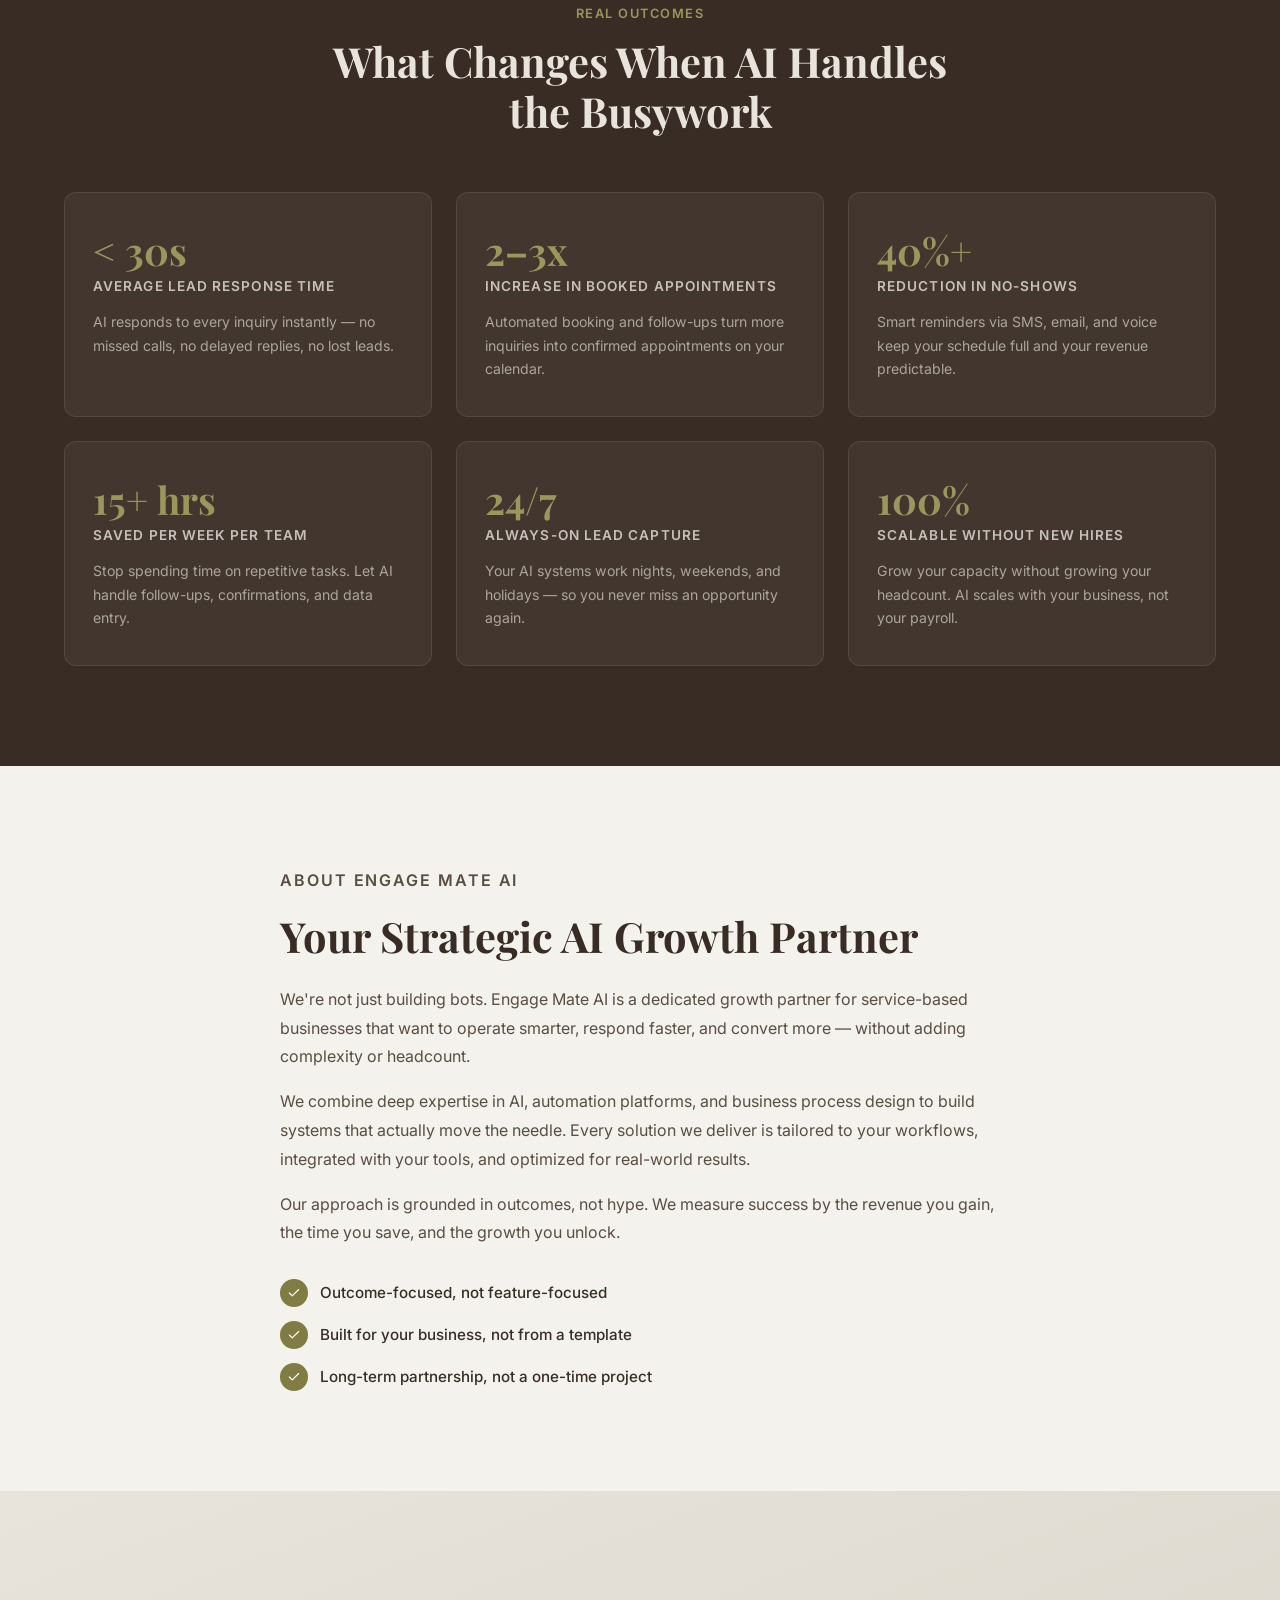
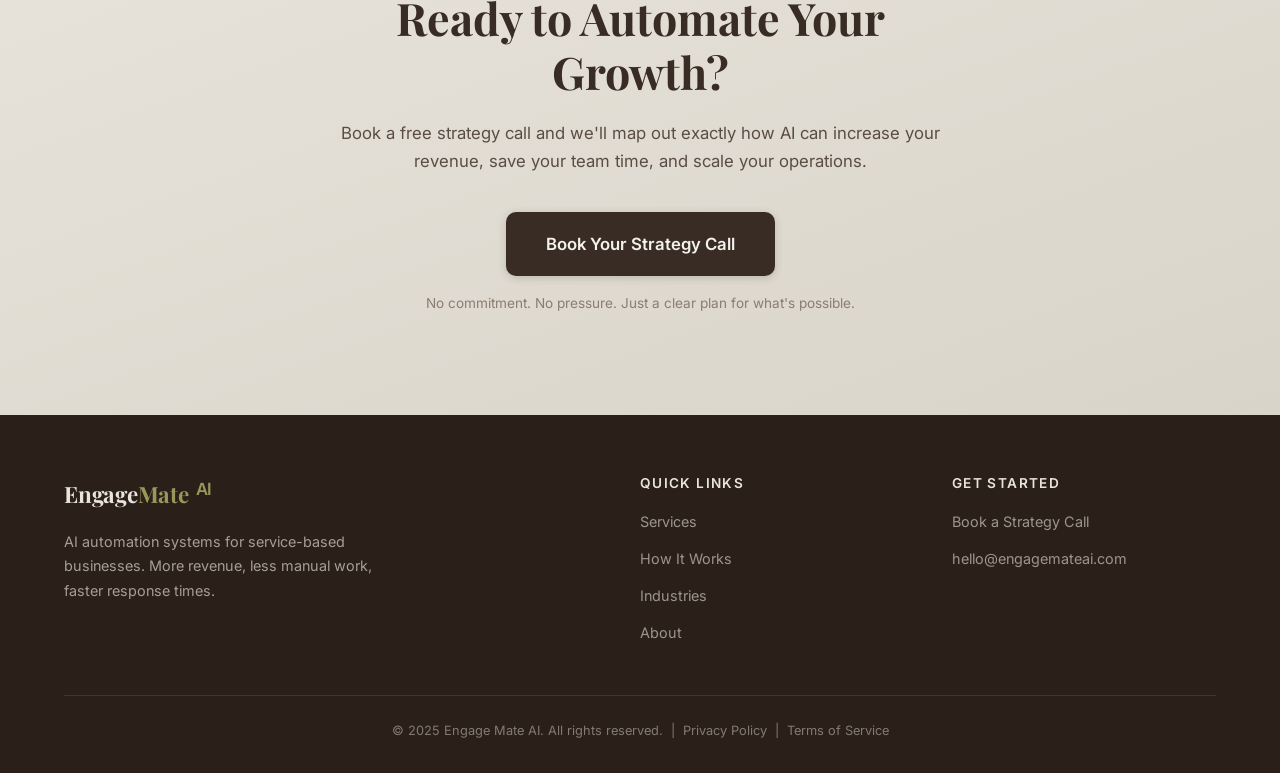
==== commit e843ab94: "Elevate hero: floating UI cards, grain texture, glow, larger headline" ====
--- a/engagemateai-website/index.html
+++ b/engagemateai-website/index.html
@@ -20,6 +20,16 @@
   <meta name="twitter:card" content="summary">
 </head>
 <body>
+  <svg style="position:absolute;width:0;height:0;overflow:hidden" aria-hidden="true">
+    <defs>
+      <filter id="grain">
+        <feTurbulence type="fractalNoise" baseFrequency="0.65" numOctaves="3" stitchTiles="stitch"/>
+        <feColorMatrix type="saturate" values="0"/>
+        <feBlend in="SourceGraphic" mode="overlay" result="blend"/>
+        <feComposite in="blend" in2="SourceGraphic"/>
+      </filter>
+    </defs>
+  </svg>
 
   <!-- NAVIGATION -->
   <nav class="navbar" id="navbar">
@@ -69,6 +79,30 @@
           <div class="orbit-dot dot-1"></div>
           <div class="orbit-dot dot-2"></div>
           <div class="orbit-dot dot-3"></div>
+          <div class="hero-card card-1">
+            <span class="card-dot"></span>
+            <div class="card-text">
+              <strong>Lead captured</strong>
+              <span>Inbound call &middot; just now</span>
+            </div>
+            <span class="card-check">&#10003;</span>
+          </div>
+          <div class="hero-card card-2">
+            <span class="card-dot"></span>
+            <div class="card-text">
+              <strong>Appointment booked</strong>
+              <span>Sarah M. &middot; Tomorrow 2pm</span>
+            </div>
+            <span class="card-check">&#10003;</span>
+          </div>
+          <div class="hero-card card-3">
+            <span class="card-dot"></span>
+            <div class="card-text">
+              <strong>Follow-up sent</strong>
+              <span>14 contacts &middot; automated</span>
+            </div>
+            <span class="card-check">&#10003;</span>
+          </div>
         </div>
       </div>
     </div>
--- a/engagemateai-website/style.css
+++ b/engagemateai-website/style.css
@@ -321,6 +321,16 @@
   pointer-events: none;
 }
 
+.hero::after {
+  content: '';
+  position: absolute;
+  inset: 0;
+  filter: url(#grain);
+  opacity: 0.035;
+  pointer-events: none;
+  z-index: 0;
+}
+
 .hero-container {
   display: grid;
   grid-template-columns: 1fr 1fr;
@@ -339,11 +349,11 @@
 
 .hero-headline {
   font-family: var(--font-heading);
-  font-size: clamp(2.2rem, 4.5vw, 3.4rem);
+  font-size: clamp(2.6rem, 5vw, 4rem);
   font-weight: 700;
   color: var(--brown);
   margin-bottom: 24px;
-  line-height: 1.15;
+  line-height: 1.05;
 }
 
 .headline-accent {
@@ -388,25 +398,35 @@
   display: flex;
   align-items: center;
   justify-content: center;
+  overflow: visible;
+}
+
+.hero-graphic::before {
+  content: '';
+  position: absolute;
+  width: 280px;
+  height: 280px;
+  background: radial-gradient(ellipse, rgba(128, 124, 68, 0.18) 0%, transparent 70%);
+  border-radius: 50%;
+  pointer-events: none;
+  z-index: 0;
 }
 
 .hero-icon-center {
-  width: 120px;
-  height: 120px;
-  background: var(--white);
-  border-radius: 28px;
+  width: 160px;
+  height: 160px;
+  background: none;
+  border: none;
+  box-shadow: none;
   display: flex;
   align-items: center;
   justify-content: center;
   z-index: 2;
-  box-shadow: var(--shadow-lg);
-  padding: 12px;
-  overflow: hidden;
 }
 
 .hero-icon-center img {
-  width: 100%;
-  height: 100%;
+  width: 160px;
+  height: 160px;
   object-fit: contain;
 }
 
@@ -1114,3 +1134,69 @@
     padding: 24px 20px;
   }
 }
+
+/* ---------- HERO FLOATING CARDS ---------- */
+@keyframes cardEnter {
+  from { opacity: 0; transform: translateY(14px); }
+  to   { opacity: 1; transform: translateY(0); }
+}
+
+@keyframes cardFloat {
+  0%, 100% { transform: translateY(0px); }
+  50%       { transform: translateY(-7px); }
+}
+
+.hero-card {
+  position: absolute;
+  display: flex;
+  align-items: center;
+  gap: 10px;
+  background: var(--white);
+  border: 1px solid rgba(56, 44, 36, 0.08);
+  border-radius: 12px;
+  padding: 10px 14px;
+  box-shadow: 0 8px 24px rgba(56, 44, 36, 0.1);
+  white-space: nowrap;
+  animation: cardEnter 0.6s cubic-bezier(0.4, 0, 0.2, 1) both,
+             cardFloat 4s ease-in-out infinite;
+  z-index: 10;
+}
+
+.hero-card.card-1 { top: -24px;  right: -100px; animation-delay: 0.8s,  1.4s; }
+.hero-card.card-2 { bottom: 20px; left: -110px; animation-delay: 1.1s, 1.7s; }
+.hero-card.card-3 { top: 60px;   left: -120px; animation-delay: 1.4s, 2.0s; }
+
+.card-dot {
+  width: 8px;
+  height: 8px;
+  border-radius: 50%;
+  background: var(--olive);
+  flex-shrink: 0;
+  box-shadow: 0 0 0 3px rgba(128, 124, 68, 0.15);
+}
+
+.card-text {
+  display: flex;
+  flex-direction: column;
+  gap: 1px;
+}
+
+.card-text strong {
+  font-size: 0.78rem;
+  font-weight: 600;
+  color: var(--brown);
+  line-height: 1.2;
+}
+
+.card-text span {
+  font-size: 0.7rem;
+  color: var(--text-muted);
+  line-height: 1.2;
+}
+
+.card-check {
+  font-size: 0.75rem;
+  font-weight: 700;
+  color: var(--olive);
+  margin-left: 4px;
+}
